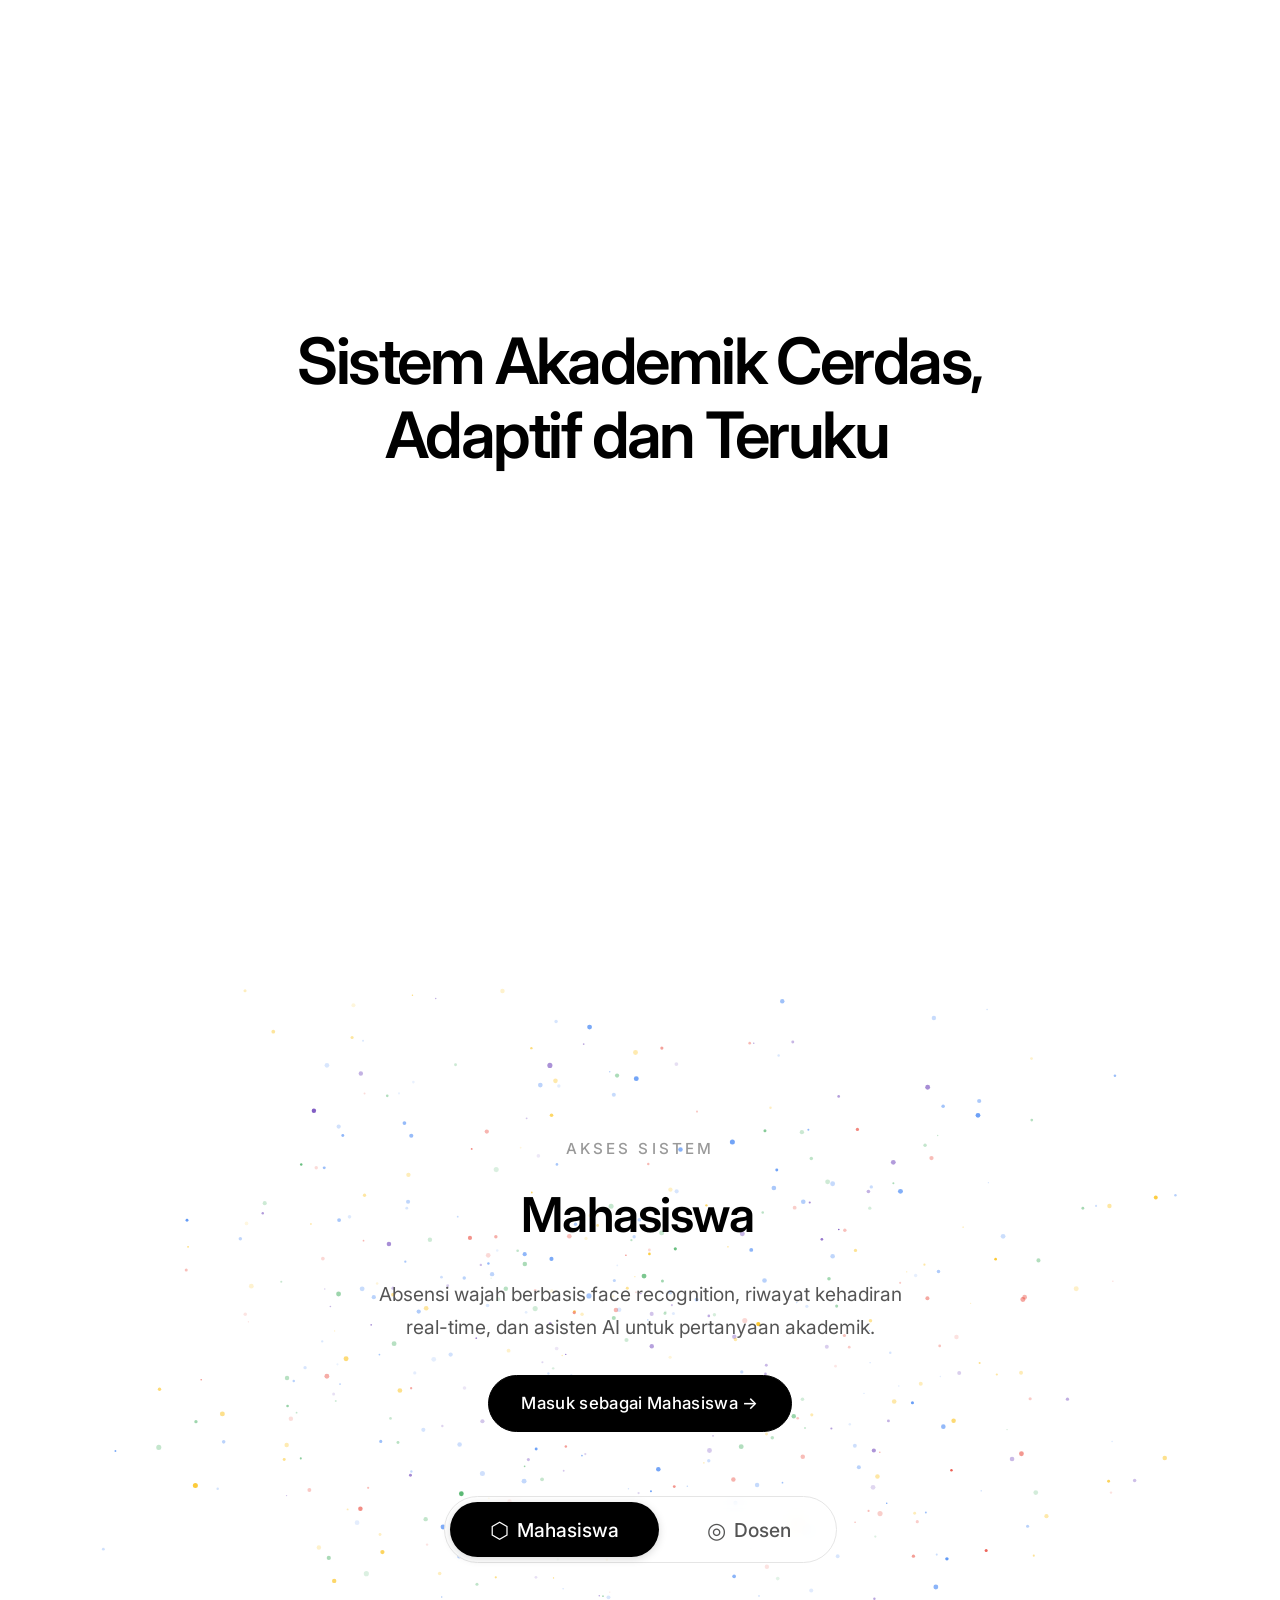
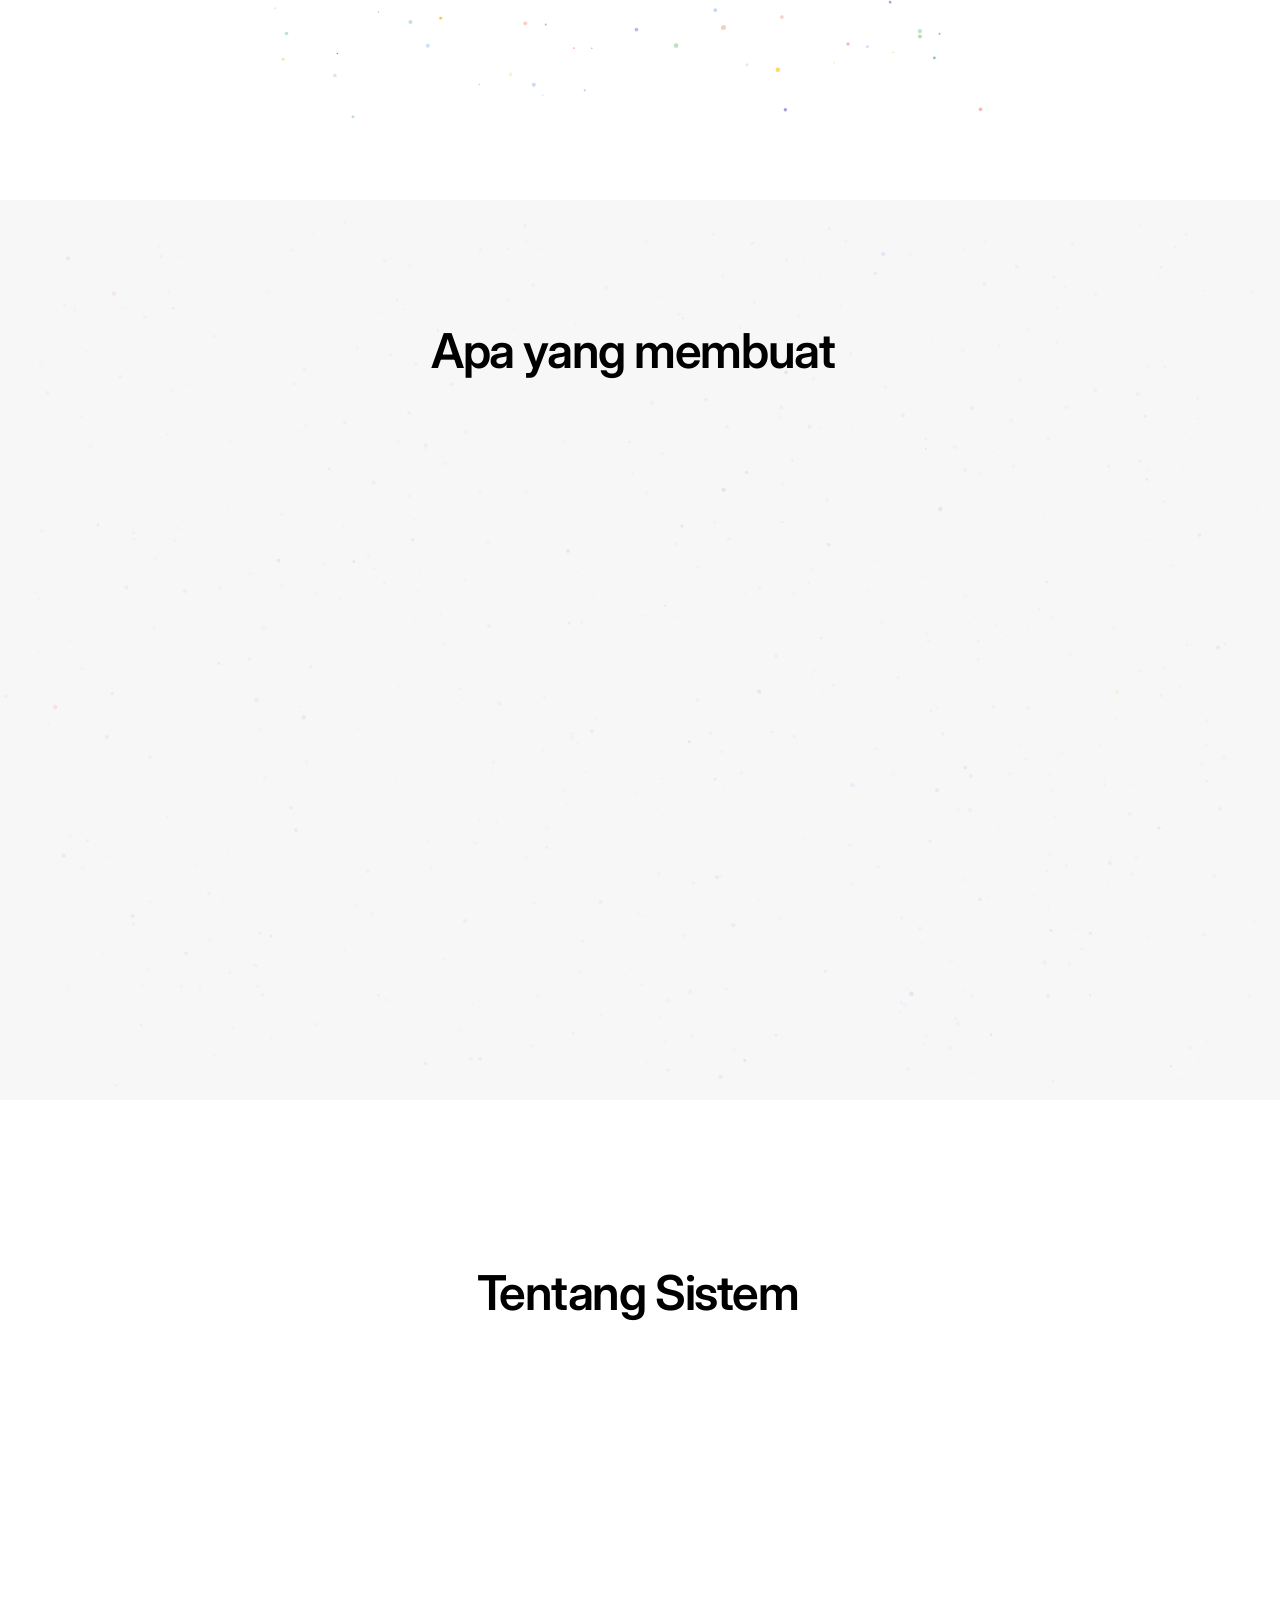
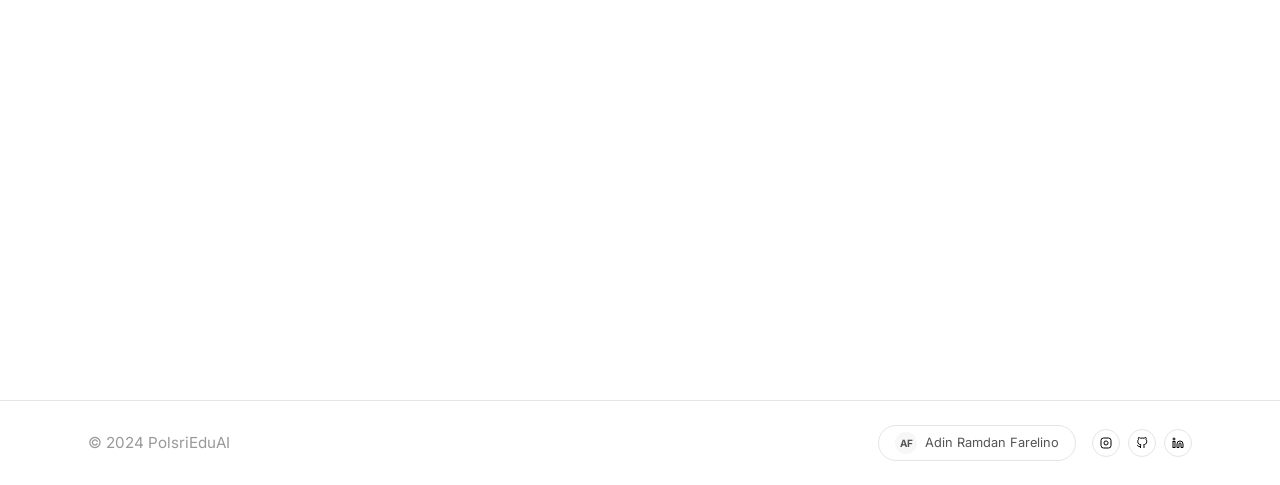
==== frontend/pages/index.html @ f80e90a0 "massive(frontend): add all design front-end" ====
<!DOCTYPE html>
<html lang="id">

<head>
  <meta charset="UTF-8">
  <meta name="viewport" content="width=device-width, initial-scale=1.0">
  <meta name="description" content="PolsriEduAI — Sistem Akademik Terintegrasi berbasis Computer Vision & AI Agent">
  <title>Sistem Akademik Cerdas</title>
  <link rel="stylesheet" href="../assets/css/base.css">
  <link rel="stylesheet" href="../assets/css/components.css">
  <link rel="stylesheet" href="../assets/css/layout.css">

  <style>
    /* ── SMOOTH SCROLL SNAP (proximity = soft magnet) ── */
    html {
      scroll-snap-type: y proximity;
      scroll-behavior: smooth;
    }

    .snap-section {
      scroll-snap-align: start;
      min-height: 100vh;
      position: relative;
      overflow: hidden;
      display: flex;
      flex-direction: column;
      align-items: center;
      justify-content: center;
    }

    .snap-section canvas {
      position: absolute;
      top: 0;
      left: 0;
      width: 100%;
      height: 100%;
      z-index: 0;
    }

    .snap-section .section-inner {
      position: relative;
      z-index: 2;
      text-align: center;
      max-width: 900px;
      padding: 0 var(--space-2xl);
      width: 100%;
    }

    /* ── Typing shared ── */
    .type-title {
      font-size: clamp(2.8rem, 6vw, var(--text-5xl));
      font-weight: 600;
      line-height: 1.15;
      letter-spacing: -0.04em;
      min-height: 2.5em;
      display: inline;
      white-space: pre-wrap;
    }

    .type-cursor {
      display: inline-block;
      width: 4px;
      height: 1em;
      margin-left: 3px;
      vertical-align: text-bottom;
      border-radius: 2px;
      animation: blink 0.75s step-end infinite, cursorColor 2s linear infinite;
    }

    .type-cursor.done {
      animation: none;
      background: transparent;
    }

    .section-type-title {
      font-size: clamp(2rem, 4.5vw, var(--text-4xl));
      font-weight: 600;
      letter-spacing: -0.03em;
      min-height: 1.2em;
      display: inline;
    }

    .section-type-cursor {
      display: inline-block;
      width: 3px;
      height: 1em;
      margin-left: 2px;
      vertical-align: text-bottom;
      border-radius: 2px;
      animation: blink 0.75s step-end infinite, cursorColor 2s linear infinite;
    }

    .section-type-cursor.done {
      animation: none;
      background: transparent;
    }

    /* ── Navbar ── */
    .navbar {
      position: fixed;
      top: 0;
      left: 0;
      right: 0;
      z-index: 100;
      padding: var(--space-md) var(--space-2xl);
      display: flex;
      align-items: center;
      justify-content: space-between;
      opacity: 0;
      transform: translateY(-20px);
      transition: all 0.8s cubic-bezier(0.16, 1, 0.3, 1);
    }

    .navbar.enter {
      opacity: 1;
      transform: translateY(0);
    }

    .navbar.scrolled {
      background: rgba(255, 255, 255, 0.92);
      backdrop-filter: blur(16px);
      border-bottom: 1px solid var(--border-color);
    }

    .navbar-brand {
      font-size: var(--text-xl);
      font-weight: 600;
      letter-spacing: -0.02em;
    }

    .navbar-center {
      display: flex;
      gap: var(--space-lg);
      align-items: center;
    }

    .navbar-link {
      font-size: var(--text-base);
      font-weight: 500;
      color: var(--fg-secondary);
      cursor: pointer;
      transition: color 0.2s;
    }

    .navbar-link:hover {
      color: var(--fg-primary);
      opacity: 1;
    }

    /* Navbar role pills (like Google reference) */
    .navbar-pills {
      display: flex;
      gap: var(--space-xs);
      background: var(--bg-secondary);
      border-radius: var(--radius-full);
      padding: 3px;
      border: 1px solid var(--border-color);
    }

    .navbar-pill {
      display: flex;
      align-items: center;
      gap: 6px;
      padding: 0.5rem 1.25rem;
      border-radius: var(--radius-full);
      font-size: var(--text-sm);
      font-weight: 500;
      color: var(--fg-secondary);
      text-decoration: none;
      transition: all 0.25s ease;
    }

    .navbar-pill:hover {
      color: var(--fg-primary);
      background: rgba(0, 0, 0, 0.04);
      opacity: 1;
    }

    .navbar-pill .pill-icon {
      font-size: var(--text-sm);
    }

    /* ── Hero ── */
    .hero-actions {
      margin-top: var(--space-2xl);
      display: flex;
      gap: var(--space-md);
      justify-content: center;
      opacity: 0;
      transform: translateY(20px);
      transition: all 0.8s cubic-bezier(0.16, 1, 0.3, 1);
    }

    .hero-actions.enter {
      opacity: 1;
      transform: translateY(0);
    }

    .hero-scroll {
      position: absolute;
      bottom: var(--space-2xl);
      left: 50%;
      transform: translateX(-50%);
      z-index: 2;
      font-size: var(--text-xs);
      color: var(--fg-muted);
      display: flex;
      flex-direction: column;
      align-items: center;
      gap: var(--space-sm);
      opacity: 0;
      transition: opacity 0.6s ease;
      letter-spacing: 0.2em;
      text-transform: uppercase;
      cursor: pointer;
    }

    .hero-scroll.enter {
      opacity: 1;
    }

    .hero-scroll .arrow {
      font-size: var(--text-lg);
      animation: bounceDown 2s infinite;
    }

    /* ── Role Section ── */
    .section-eyebrow {
      font-size: var(--text-sm);
      text-transform: uppercase;
      letter-spacing: 0.2em;
      color: var(--fg-muted);
      margin-bottom: var(--space-md);
      font-weight: 500;
    }

    .role-slide-desc {
      font-size: var(--text-lg);
      color: var(--fg-secondary);
      line-height: 1.7;
      max-width: 550px;
      margin: var(--space-lg) auto var(--space-xl);
      opacity: 0;
      transition: all 0.5s ease;
    }

    .role-slide-desc.show {
      opacity: 1;
    }

    .role-slide-btn {
      opacity: 0;
      transition: opacity 0.5s ease;
    }

    .role-slide-btn.show {
      opacity: 1;
    }

    /* Role tabs — big pills like Google Antigravity */
    .role-tabs-bar {
      position: relative;
      z-index: 3;
      display: flex;
      gap: var(--space-sm);
      justify-content: center;
      margin-top: var(--space-3xl);
      background: rgba(255, 255, 255, 0.6);
      backdrop-filter: blur(8px);
      border-radius: var(--radius-full);
      padding: 5px;
      border: 1px solid var(--border-color);
      display: inline-flex;
    }

    .role-tabs-wrap {
      display: flex;
      justify-content: center;
    }

    .role-tab {
      display: flex;
      align-items: center;
      gap: var(--space-sm);
      padding: 0.875rem 2.5rem;
      border-radius: var(--radius-full);
      font-size: var(--text-lg);
      font-weight: 500;
      color: var(--fg-secondary);
      cursor: pointer;
      transition: all 0.3s ease;
      background: transparent;
      border: none;
    }

    .role-tab:hover {
      color: var(--fg-primary);
    }

    .role-tab.active {
      background: var(--fg-primary);
      color: #fff;
      box-shadow: 0 2px 8px rgba(0, 0, 0, 0.15);
    }

    .role-tab .tab-icon {
      font-size: var(--text-xl);
    }

    /* ── Features ── */
    .features-grid {
      display: grid;
      grid-template-columns: repeat(3, 1fr);
      gap: var(--space-xl);
      margin-top: var(--space-2xl);
      text-align: left;
    }

    .feature-card {
      padding: var(--space-xl);
      border: 1px solid transparent;
      border-radius: var(--radius-lg);
      transition: all 0.4s ease;
      text-decoration: none;
      color: inherit;
      display: block;
      opacity: 0;
      transform: translateY(20px);
    }

    .feature-card.show {
      opacity: 1;
      transform: translateY(0);
    }

    .feature-card:hover {
      border-color: var(--border-color);
      background: rgba(255, 255, 255, 0.7);
      opacity: 1;
      transform: translateY(-2px);
      backdrop-filter: blur(4px);
    }

    .feature-num {
      font-size: var(--text-sm);
      color: var(--fg-muted);
      margin-bottom: var(--space-lg);
      letter-spacing: 0.08em;
      font-weight: 600;
    }

    .feature-title {
      font-size: var(--text-xl);
      font-weight: 600;
      margin-bottom: var(--space-md);
    }

    .feature-desc {
      font-size: var(--text-sm);
      color: var(--fg-secondary);
      line-height: 1.7;
    }

    .feature-link {
      font-size: var(--text-xs);
      color: var(--fg-muted);
      margin-top: var(--space-md);
      display: inline-flex;
      align-items: center;
      gap: 4px;
    }

    .feature-card:hover .feature-link {
      color: var(--fg-primary);
    }

    /* ── Docs ── */
    .docs-wrap {
      display: grid;
      grid-template-columns: 1fr 1fr;
      gap: var(--space-2xl);
      text-align: left;
      align-items: center;
      margin-top: var(--space-2xl);
    }

    .docs-wrap h3 {
      font-size: var(--text-2xl);
      font-weight: 600;
      margin-bottom: var(--space-md);
    }

    .docs-wrap p {
      font-size: var(--text-base);
      color: var(--fg-secondary);
      line-height: 1.8;
      margin-bottom: var(--space-md);
    }

    .docs-map {
      border-radius: var(--radius-xl);
      overflow: hidden;
      border: 1px solid var(--border-color);
      aspect-ratio: 4/3;
      opacity: 0;
      transform: translateX(30px);
      transition: all 0.8s cubic-bezier(0.16, 1, 0.3, 1);
    }

    .docs-map.show {
      opacity: 1;
      transform: translateX(0);
    }

    .docs-map iframe {
      width: 100%;
      height: 100%;
      border: 0;
    }

    .docs-text {
      opacity: 0;
      transform: translateX(-30px);
      transition: all 0.8s cubic-bezier(0.16, 1, 0.3, 1);
    }

    .docs-text.show {
      opacity: 1;
      transform: translateX(0);
    }

    /* ── Footer ── */
    .footer {
      border-top: 1px solid var(--border-color);
      padding: var(--space-lg) 0;
      position: relative;
      z-index: 2;
      background: #fff;
    }

    .footer-inner {
      max-width: 1200px;
      margin: 0 auto;
      padding: 0 var(--space-2xl);
      display: flex;
      align-items: center;
      justify-content: space-between;
      flex-wrap: wrap;
      gap: var(--space-md);
    }

    .footer-copy {
      font-size: var(--text-sm);
      color: var(--fg-muted);
    }

    .footer-author-pill {
      display: inline-flex;
      align-items: center;
      gap: var(--space-sm);
      padding: 0.375rem 1rem;
      border: 1px solid var(--border-color);
      border-radius: var(--radius-full);
      font-size: var(--text-xs);
      color: var(--fg-secondary);
      transition: all 0.3s ease;
      text-decoration: none;
    }

    .footer-author-pill:hover {
      border-color: var(--fg-primary);
      color: var(--fg-primary);
      opacity: 1;
    }

    .footer-author-pill .pill-avatar {
      width: 22px;
      height: 22px;
      border-radius: 50%;
      background: var(--bg-secondary);
      display: flex;
      align-items: center;
      justify-content: center;
      font-size: 10px;
      font-weight: 700;
    }

    .footer-socials {
      display: flex;
      gap: var(--space-sm);
    }

    .footer-social-link {
      width: 28px;
      height: 28px;
      border-radius: 50%;
      border: 1px solid var(--border-color);
      display: flex;
      align-items: center;
      justify-content: center;
      transition: all 0.2s;
    }

    .footer-social-link:hover {
      border-color: #000;
      background: #000;
      color: #fff;
      opacity: 1;
    }

    @media (max-width: 768px) {
      .features-grid {
        grid-template-columns: 1fr;
      }

      .docs-wrap {
        grid-template-columns: 1fr;
      }

      .navbar-center {
        display: none;
      }

      .navbar-pills {
        display: none;
      }

      .footer-inner {
        justify-content: center;
        text-align: center;
      }
    }
  </style>
</head>

<body>

  <!-- ═══ NAVBAR with pills like Google reference ═══ -->
  <nav class="navbar" id="navbar">
    <a href="#hero" class="navbar-brand">Adin Good Game >.<</a>
    <div class="navbar-center">
      <a class="navbar-link" onclick="goTo('roles')">Akses</a>
      <a class="navbar-link" onclick="goTo('features')">Fitur</a>
      <a class="navbar-link" onclick="goTo('docs')">Docs</a>
    </div>
    <!-- Pills like Google Professional/Frontend/Fullstack -->
    <div class="navbar-pills">
      <a href="login.html?role=mahasiswa" class="navbar-pill">
        <span class="pill-icon">⬡</span> Mahasiswa
      </a>
      <a href="login.html?role=dosen" class="navbar-pill">
        <span class="pill-icon">◎</span> Dosen
      </a>
    </div>
  </nav>

  <!-- ═══ 1. HERO ═══ -->
  <section class="snap-section" id="hero">
    <canvas id="c-hero"></canvas>
    <canvas id="c-hero-dna" style="position:absolute;top:0;left:0;width:18%;height:100%;z-index:1;"></canvas>
    <div class="section-inner">
      <div>
        <span class="type-title" id="hero-type"></span><span class="type-cursor" id="hero-cursor"></span>
      </div>
      <div class="hero-actions" id="hero-actions">
        <a href="#roles" class="btn btn-primary btn-lg" onclick="goTo('roles')">Mulai →</a>
        <a class="btn btn-lg" onclick="goTo('docs')">Pelajari</a>
      </div>
    </div>
    <div class="hero-scroll" id="hero-scroll" onclick="goTo('roles')">
      <span>scroll</span>
      <span class="arrow">↓</span>
    </div>
  </section>

  <!-- ═══ 2. ROLES (tab system) ═══ -->
  <section class="snap-section" id="roles">
    <canvas id="c-roles"></canvas>
    <div class="section-inner">
      <p class="section-eyebrow" style="opacity:0" id="roles-eyebrow">Akses Sistem</p>
      <div>
        <span class="section-type-title" id="roles-type"></span><span class="section-type-cursor"
          id="roles-cursor"></span>
      </div>
      <p class="role-slide-desc" id="role-desc">Absensi wajah berbasis face recognition, riwayat kehadiran real-time,
        dan asisten AI untuk pertanyaan akademik.</p>
      <a href="login.html?role=mahasiswa" class="btn btn-primary btn-lg role-slide-btn" id="role-btn">Masuk sebagai
        Mahasiswa →</a>
      <div class="role-tabs-wrap">
        <div class="role-tabs-bar">
          <button class="role-tab active" data-role="mahasiswa">
            <span class="tab-icon">⬡</span> Mahasiswa
          </button>
          <button class="role-tab" data-role="dosen">
            <span class="tab-icon">◎</span> Dosen
          </button>
        </div>
      </div>
    </div>
  </section>

  <!-- ═══ 3. FEATURES ═══ -->
  <section class="snap-section" id="features" style="background: var(--bg-secondary);">
    <canvas id="c-features"></canvas>
    <div class="section-inner" style="max-width: 1100px;">
      <div>
        <span class="section-type-title" id="feat-type"></span><span class="section-type-cursor"
          id="feat-cursor"></span>
      </div>
      <div class="features-grid" id="feat-grid">
        <a href="https://id.wikipedia.org/wiki/Pengenalan_wajah" target="_blank" class="feature-card"
          style="transition-delay:0.1s">
          <div class="feature-num">01</div>
          <h4 class="feature-title">Face Recognition</h4>
          <p class="feature-desc">Absensi otomatis menggunakan pengenalan wajah berbasis ArcFace dalam hitungan detik.
          </p>
          <span class="feature-link">Wikipedia →</span>
        </a>
        <a href="https://en.wikipedia.org/wiki/Presentation_attack_detection" target="_blank" class="feature-card"
          style="transition-delay:0.2s">
          <div class="feature-num">02</div>
          <h4 class="feature-title">Liveness Detection</h4>
          <p class="feature-desc">Anti-spoofing memastikan wajah asli — bukan foto atau video.</p>
          <span class="feature-link">Wikipedia →</span>
        </a>
        <a href="https://en.wikipedia.org/wiki/Retrieval-augmented_generation" target="_blank" class="feature-card"
          style="transition-delay:0.3s">
          <div class="feature-num">03</div>
          <h4 class="feature-title">AI Academic Agent</h4>
          <p class="feature-desc">Asisten cerdas berbasis RAG untuk menjawab pertanyaan akademik.</p>
          <span class="feature-link">Wikipedia →</span>
        </a>
        <a href="https://id.wikipedia.org/wiki/Sistem_Pemosisian_Global" target="_blank" class="feature-card"
          style="transition-delay:0.4s">
          <div class="feature-num">04</div>
          <h4 class="feature-title">GPS Validation</h4>
          <p class="feature-desc">Validasi radius kampus saat absensi lewat koordinat GPS.</p>
          <span class="feature-link">Wikipedia →</span>
        </a>
        <a href="https://en.wikipedia.org/wiki/Role-based_access_control" target="_blank" class="feature-card"
          style="transition-delay:0.5s">
          <div class="feature-num">05</div>
          <h4 class="feature-title">Role-based Dashboard</h4>
          <p class="feature-desc">Satu platform untuk mahasiswa, dosen, dan admin.</p>
          <span class="feature-link">Wikipedia →</span>
        </a>
        <a href="https://en.wikipedia.org/wiki/JSON_Web_Token" target="_blank" class="feature-card"
          style="transition-delay:0.6s">
          <div class="feature-num">06</div>
          <h4 class="feature-title">JWT Authentication</h4>
          <p class="feature-desc">Autentikasi token dengan role-based access control.</p>
          <span class="feature-link">Wikipedia →</span>
        </a>
      </div>
    </div>
  </section>

  <!-- ═══ 4. DOCS ═══ -->
  <section class="snap-section" id="docs">
    <canvas id="c-docs"></canvas>
    <div class="section-inner" style="max-width: 1100px;">
      <div>
        <span class="section-type-title" id="docs-type"></span><span class="section-type-cursor"
          id="docs-cursor"></span>
      </div>
      <div class="docs-wrap">
        <div class="docs-text" id="docs-text">
          <h3>Platform Akademik Generasi Baru</h3>
          <p>PolsriEduAI adalah sistem akademik terintegrasi untuk Politeknik Negeri Sriwijaya. Menggabungkan computer
            vision untuk absensi otomatis, AI agent berbasis RAG, dan dashboard role-based untuk mahasiswa, dosen, dan
            administrator.</p>
          <p>Dibangun dengan FastAPI, ArcFace, dan teknologi NLP terkini — dirancang mendigitalisasi proses akademik
            secara menyeluruh dengan fokus pada keamanan, kecepatan, dan kemudahan penggunaan.</p>
          <div style="display:flex; gap:var(--space-sm); flex-wrap:wrap; margin: var(--space-lg) 0;">
            <a href="https://www.polsri.ac.id" target="_blank" class="btn btn-sm">🌐 Website Polsri</a>
            <a href="https://www.instagram.com/polsri_official/" target="_blank" class="btn btn-sm">📸 Instagram
              Polsri</a>
            <a href="https://maps.app.goo.gl/1ucZ8hzvk6rn5vR67" target="_blank" class="btn btn-sm">📍 Lokasi Kampus</a>
          </div>
          <a href="#roles" class="btn btn-primary" onclick="goTo('roles')">Mulai Sekarang →</a>
        </div>
        <div class="docs-map" id="docs-map">
          <iframe
            src="https://www.google.com/maps/embed?pb=!1m18!1m12!1m3!1d3984.358!2d104.7278!3d-2.9839!2m3!1f0!2f0!3f0!3m2!1i1024!2i768!4f13.1!3m3!1m2!1s0x2e3b75e8e8075091%3A0x3039d80b220d0c0!2sPoliteknik%20Negeri%20Sriwijaya!5e0!3m2!1sid!2sid!4v1700000000000!5m2!1sid!2sid"
            allowfullscreen loading="lazy" referrerpolicy="no-referrer-when-downgrade"></iframe>
        </div>
      </div>
    </div>
  </section>

  <!-- ═══ FOOTER ═══ -->
  <footer class="footer">
    <div class="footer-inner">
      <span class="footer-copy">© 2024 PolsriEduAI</span>
      <div style="display:flex;align-items:center;gap:var(--space-md);">
        <a href="https://github.com/adinfarel" target="_blank" class="footer-author-pill">
          <span class="pill-avatar">AF</span> Adin Ramdan Farelino
        </a>
        <div class="footer-socials">
          <a href="https://instagram.com/adinfarel" target="_blank" class="footer-social-link" title="IG"><svg
              width="12" height="12" viewBox="0 0 24 24" fill="none" stroke="currentColor" stroke-width="2">
              <rect x="2" y="2" width="20" height="20" rx="5" />
              <path d="M16 11.37A4 4 0 1 1 12.63 8 4 4 0 0 1 16 11.37z" />
            </svg></a>
          <a href="https://github.com/adinfarel" target="_blank" class="footer-social-link" title="GH"><svg width="12"
              height="12" viewBox="0 0 24 24" fill="none" stroke="currentColor" stroke-width="2">
              <path
                d="M9 19c-5 1.5-5-2.5-7-3m14 6v-3.87a3.37 3.37 0 0 0-.94-2.61c3.14-.35 6.44-1.54 6.44-7A5.44 5.44 0 0 0 20 4.77 5.07 5.07 0 0 0 19.91 1S18.73.65 16 2.48a13.38 13.38 0 0 0-7 0C6.27.65 5.09 1 5.09 1A5.07 5.07 0 0 0 5 4.77a5.44 5.44 0 0 0-1.5 3.78c0 5.42 3.3 6.61 6.44 7A3.37 3.37 0 0 0 9 18.13V22" />
            </svg></a>
          <a href="https://linkedin.com/in/adinfarel" target="_blank" class="footer-social-link" title="LI"><svg
              width="12" height="12" viewBox="0 0 24 24" fill="none" stroke="currentColor" stroke-width="2">
              <path d="M16 8a6 6 0 0 1 6 6v7h-4v-7a2 2 0 0 0-4 0v7h-4v-7a6 6 0 0 1 6-6z" />
              <rect x="2" y="9" width="4" height="12" />
              <circle cx="4" cy="4" r="2" />
            </svg></a>
        </div>
      </div>
    </div>
  </footer>

  <script src="../assets/js/particles.js"></script>
  <script src="../assets/js/utils.js"></script>
  <script src="../assets/js/api.js"></script>
  <script src="../assets/js/auth.js"></script>
  <script>
    const GC = [
      'rgba(66, 133, 244, 0.7)',
      'rgba(234, 67, 53, 0.45)',
      'rgba(251, 188, 4, 0.45)',
      'rgba(52, 168, 83, 0.45)',
      'rgba(103, 58, 183, 0.35)',
      'rgba(66, 133, 244, 0.5)',
    ];

    function goTo(id) {
      document.getElementById(id).scrollIntoView({ behavior: 'smooth' });
    }

    // Reusable typing function with pipe cursor
    function typeText(targetId, cursorId, text, onDone) {
      const el = document.getElementById(targetId);
      const cur = document.getElementById(cursorId);
      if (!el || !cur) return;
      el.textContent = '';
      cur.classList.remove('done');
      let i = 0;
      function next() {
        if (i < text.length) {
          el.textContent += text[i]; i++;
          setTimeout(next, 35 + Math.random() * 20);
        } else {
          setTimeout(() => { cur.classList.add('done'); if (onDone) onDone(); }, 200);
        }
      }
      next();
    }

    // Role data
    const ROLES = {
      mahasiswa: { title: 'Mahasiswa', desc: 'Absensi wajah berbasis face recognition, riwayat kehadiran real-time, dan asisten AI untuk pertanyaan akademik.', btn: 'Masuk sebagai Mahasiswa →', href: 'login.html?role=mahasiswa', shape: 'circles-double' },
      dosen: { title: 'Dosen', desc: 'Kelola rekap kehadiran kelas, pantau sesi pertemuan, dan lihat statistik akademik mahasiswa Anda.', btn: 'Masuk sebagai Dosen →', href: 'login.html?role=dosen', shape: 'infinity' },
    };

    document.addEventListener('DOMContentLoaded', () => {
      // ══════════ 1. HERO TYPING (2 lines phrase) ══════════
      typeText('hero-type', 'hero-cursor', 'Sistem Akademik Cerdas,\nAdaptif dan Terukur.', () => {
        setTimeout(() => document.getElementById('navbar').classList.add('enter'), 200);
        setTimeout(() => document.getElementById('hero-actions').classList.add('enter'), 500);
        setTimeout(() => document.getElementById('hero-scroll').classList.add('enter'), 800);
        // Hero particles — form the creator's name diagonally!
        setTimeout(() => initParticles('c-hero', {
          count: 2000, size: 3, speed: 0.02,
          shape: 'text', shapeText: 'ADIN\nRAMDAN\nFARELINO',
          shapeRotation: -25, shapeOffsetY: -35,
          mouseRadius: 200, mouseRepelForce: 0.06, mouseMode: 'attract',
          colors: GC, returnSpeed: 0.025, drift: false,
        }), 100);

        // Left-side DNA helix decoration
        setTimeout(() => initParticles('c-hero-dna', {
          count: 500, size: 2.5, speed: 0.008,
          shape: 'dna', shapeScale: 0.45,
          mouseRadius: 120, mouseRepelForce: 0.04, mouseMode: 'attract',
          colors: GC, returnSpeed: 0.012,
        }), 200);
      });

      // ══════════ PARTICLES ON ALL SECTIONS (big, dense, fill page) ══════════
      // Roles — circles-double, spring-back
      setTimeout(() => {
        initParticles('c-roles', {
          count: 500, size: 1.6, speed: 0.02,
          shape: 'circles-double', shapeScale: 0.42,
          colors: GC, mouseRadius: 200, mouseRepelForce: 0.07, mouseMode: 'attract',
          opacity: 0.85, returnSpeed: 0.02,
        });
      }, 1500);

      // Features — DNA double helix
      setTimeout(() => {
        initParticles('c-features', {
          count: 800, size: 1.4, speed: 0.02,
          shape: 'dna', shapeScale: 0.4,
          colors: GC, mouseRadius: 180, mouseRepelForce: 0.06, mouseMode: 'attract',
          opacity: 0.7, returnSpeed: 0.015,
        });
      }, 2000);

      // Docs — shield shape
      setTimeout(() => {
        initParticles('c-docs', {
          count: 500, size: 1.5, speed: 0.02,
          shape: 'shield', shapeScale: 0.38,
          colors: GC, mouseRadius: 180, mouseRepelForce: 0.07, mouseMode: 'attract',
          opacity: 0.75, returnSpeed: 0.02,
        });
      }, 2500);

      // ══════════ SECTION TYPING ON SCROLL ══════════
      const sectionTypes = [
        {
          id: 'roles', target: 'roles-type', cursor: 'roles-cursor', text: 'Mahasiswa', extra: () => {
            document.getElementById('roles-eyebrow').style.opacity = '1';
            document.getElementById('role-desc').classList.add('show');
            document.getElementById('role-btn').classList.add('show');
          }
        },
        {
          id: 'features', target: 'feat-type', cursor: 'feat-cursor', text: 'Apa yang membuat ini berbeda', extra: () => {
            document.querySelectorAll('.feature-card').forEach(c => c.classList.add('show'));
          }
        },
        {
          id: 'docs', target: 'docs-type', cursor: 'docs-cursor', text: 'Tentang Sistem Ini', extra: () => {
            document.getElementById('docs-text').classList.add('show');
            document.getElementById('docs-map').classList.add('show');
          }
        },
      ];

      const typed = {};
      const obs = new IntersectionObserver((entries) => {
        entries.forEach(e => {
          if (e.isIntersecting && !typed[e.target.id]) {
            typed[e.target.id] = true;
            const cfg = sectionTypes.find(s => s.id === e.target.id);
            if (cfg) typeText(cfg.target, cfg.cursor, cfg.text, () => { if (cfg.extra) setTimeout(cfg.extra, 150); });
          }
        });
      }, { threshold: 0.3 });
      sectionTypes.forEach(s => { const el = document.getElementById(s.id); if (el) obs.observe(el); });

      // ══════════ TAB SYSTEM ══════════
      document.querySelectorAll('.role-tab').forEach(tab => {
        tab.addEventListener('click', () => {
          const role = tab.dataset.role;
          const data = ROLES[role];
          document.querySelectorAll('.role-tab').forEach(t => t.classList.remove('active'));
          tab.classList.add('active');

          const descEl = document.getElementById('role-desc');
          const btnEl = document.getElementById('role-btn');
          descEl.classList.remove('show');
          btnEl.classList.remove('show');

          // Re-type the role title
          typeText('roles-type', 'roles-cursor', data.title, () => {
            descEl.textContent = data.desc;
            descEl.classList.add('show');
            btnEl.textContent = data.btn;
            btnEl.href = data.href;
            btnEl.classList.add('show');
          });

          // Change particle formation
          initParticles('c-roles', {
            count: 500, size: 1.6, speed: 0.02,
            shape: data.shape, shapeScale: 0.42,
            colors: GC, mouseRadius: 200, mouseRepelForce: 0.07, mouseMode: 'attract',
            opacity: 0.85, returnSpeed: 0.02,
          });
        });
      });

      // Navbar scroll effect
      initNavbarScroll();
    });
  </script>
</body>

</html>
---- frontend/assets/css/base.css ----
/* ============================================================
   base.css — Design System PolsriEduAI
   Google Antigravity-Inspired | Font: Inter | LIGHT MODE ONLY
   ============================================================ */
@import url('https://fonts.googleapis.com/css2?family=Inter:wght@300;400;500;600;700&display=swap');

*, *::before, *::after { margin: 0; padding: 0; box-sizing: border-box; }
html { scroll-behavior: smooth; font-size: 16px; }

body {
  font-family: 'Inter', -apple-system, BlinkMacSystemFont, 'Segoe UI', sans-serif;
  line-height: 1.6;
  -webkit-font-smoothing: antialiased;
  -moz-osx-font-smoothing: grayscale;
  background: #ffffff;
  color: #000000;
}

/* ── Design Tokens (Light Only) ────────────────────────────── */
:root {
  --bg-primary: #ffffff;
  --bg-secondary: #f7f7f8;
  --bg-card: #ffffff;
  --bg-card-hover: #f5f5f5;
  --bg-input: #f5f5f5;
  --bg-sidebar: #fafafa;

  --fg-primary: #000000;
  --fg-secondary: #555555;
  --fg-muted: #999999;
  --fg-accent: #333333;

  --border-color: #e5e5e5;
  --border-hover: #ccc;
  --border-focus: #000000;

  --particle-color: 0, 0, 0;

  --success: #22c55e;
  --warning: #eab308;
  --danger: #ef4444;
  --info: #3b82f6;

  --space-xs: 0.25rem;
  --space-sm: 0.5rem;
  --space-md: 1rem;
  --space-lg: 1.5rem;
  --space-xl: 2rem;
  --space-2xl: 3rem;
  --space-3xl: 4rem;

  --radius-sm: 4px;
  --radius-md: 8px;
  --radius-lg: 12px;
  --radius-xl: 16px;
  --radius-full: 9999px;

  --shadow-sm: 0 1px 2px rgba(0,0,0,0.06);
  --shadow-md: 0 4px 12px rgba(0,0,0,0.08);
  --shadow-lg: 0 8px 32px rgba(0,0,0,0.1);

  --font-primary: 'Inter', -apple-system, BlinkMacSystemFont, sans-serif;

  --text-xs: 0.8rem;
  --text-sm: 0.95rem;
  --text-base: 1.05rem;
  --text-lg: 1.2rem;
  --text-xl: 1.4rem;
  --text-2xl: 1.75rem;
  --text-3xl: 2.25rem;
  --text-4xl: 3rem;
  --text-5xl: 4rem;
  --text-6xl: 5rem;
  --text-hero: clamp(3rem, 7vw, 5.5rem);

  --transition-fast: 150ms ease;
  --transition-base: 300ms ease;
  --transition-slow: 500ms ease;
  --transition-slower: 800ms cubic-bezier(0.16, 1, 0.3, 1);

  --z-sidebar: 100;
  --z-topbar: 90;
  --z-modal: 200;
  --z-toast: 300;
}

a { color: var(--fg-primary); text-decoration: none; transition: opacity var(--transition-fast); }
a:hover { opacity: 0.7; }
img { max-width: 100%; height: auto; display: block; }
ul, ol { list-style: none; }
button { cursor: pointer; font-family: inherit; border: none; background: none; color: inherit; }
input, textarea, select { font-family: inherit; font-size: inherit; color: inherit; }

h1, h2, h3, h4, h5, h6 {
  font-family: var(--font-primary);
  font-weight: 500;
  line-height: 1.15;
  letter-spacing: -0.025em;
}
h1 { font-size: var(--text-5xl); font-weight: 600; }
h2 { font-size: var(--text-4xl); font-weight: 600; }
h3 { font-size: var(--text-2xl); font-weight: 500; }
h4 { font-size: var(--text-xl); font-weight: 500; }

.text-muted { color: var(--fg-muted); }
.text-secondary { color: var(--fg-secondary); }
.text-center { text-align: center; }
.text-sm { font-size: var(--text-sm); }
.text-xs { font-size: var(--text-xs); }

::-webkit-scrollbar { width: 6px; height: 6px; }
::-webkit-scrollbar-track { background: #fff; }
::-webkit-scrollbar-thumb { background: #ddd; border-radius: var(--radius-full); }
::-webkit-scrollbar-thumb:hover { background: #bbb; }
::selection { background: #000; color: #fff; }

/* ── Keyframes ─────────────────────────────────────────────── */
@keyframes fadeIn { from { opacity: 0; } to { opacity: 1; } }
@keyframes fadeInUp { from { opacity: 0; transform: translateY(30px); } to { opacity: 1; transform: translateY(0); } }
@keyframes fadeInDown { from { opacity: 0; transform: translateY(-20px); } to { opacity: 1; transform: translateY(0); } }
@keyframes revealUp { from { opacity: 0; transform: translateY(40px); } to { opacity: 1; transform: translateY(0); } }
@keyframes scaleIn { from { opacity: 0; transform: scale(0.92); } to { opacity: 1; transform: scale(1); } }
@keyframes blink { 0%, 100% { opacity: 1; } 50% { opacity: 0; } }
@keyframes bounceDown { 0%, 100% { transform: translateY(0); } 50% { transform: translateY(8px); } }
@keyframes shake { 0%, 100% { transform: translateX(0); } 20%, 60% { transform: translateX(-6px); } 40%, 80% { transform: translateX(6px); } }
@keyframes spin { from { transform: rotate(0deg); } to { transform: rotate(360deg); } }
@keyframes pulse { 0%, 100% { opacity: 1; } 50% { opacity: 0.5; } }
@keyframes cursorColor {
  0%   { background: #4285f4; }
  25%  { background: #ea4335; }
  50%  { background: #fbbc04; }
  75%  { background: #34a853; }
  100% { background: #4285f4; }
}

.reveal {
  opacity: 0;
  transform: translateY(40px);
  transition: opacity 0.8s cubic-bezier(0.16, 1, 0.3, 1),
              transform 0.8s cubic-bezier(0.16, 1, 0.3, 1);
}
.reveal.visible { opacity: 1; transform: translateY(0); }
.reveal-delay-1 { transition-delay: 0.1s; }
.reveal-delay-2 { transition-delay: 0.2s; }
.reveal-delay-3 { transition-delay: 0.3s; }
.reveal-delay-4 { transition-delay: 0.4s; }
.reveal-delay-5 { transition-delay: 0.5s; }
.reveal-delay-6 { transition-delay: 0.6s; }

.hidden { display: none !important; }
.w-full { width: 100%; }
.h-screen { min-height: 100vh; }
.relative { position: relative; }
.mt-sm { margin-top: var(--space-sm); }
.mt-md { margin-top: var(--space-md); }
.mt-lg { margin-top: var(--space-lg); }
.mb-md { margin-bottom: var(--space-md); }
.mb-lg { margin-bottom: var(--space-lg); }

.animate-fadeIn { animation: fadeIn 0.6s ease both; }
.animate-fadeInUp { animation: fadeInUp 0.6s ease both; }
.animate-shake { animation: shake 0.4s ease; }
.animate-spin { animation: spin 1s linear infinite; }
---- frontend/assets/css/components.css ----
/* ============================================================
   components.css — Reusable UI Components
   PolsriEduAI — Futuristic B&W
   ============================================================ */

/* ── Buttons ───────────────────────────────────────────────── */
.btn {
  display: inline-flex;
  align-items: center;
  justify-content: center;
  gap: var(--space-sm);
  padding: 0.625rem 1.25rem;
  font-size: var(--text-sm);
  font-weight: 500;
  letter-spacing: 0.02em;
  border: 1px solid var(--border-color);
  border-radius: var(--radius-full);
  background: transparent;
  color: var(--fg-primary);
  cursor: pointer;
  transition: all var(--transition-base);
  white-space: nowrap;
  user-select: none;
}

.btn:hover {
  border-color: var(--fg-primary);
  background: var(--fg-primary);
  color: var(--bg-primary);
}

.btn:active {
  transform: scale(0.97);
}

.btn:disabled {
  opacity: 0.4;
  cursor: not-allowed;
  pointer-events: none;
}

.btn-primary {
  background: var(--fg-primary);
  color: var(--bg-primary);
  border-color: var(--fg-primary);
}

.btn-primary:hover {
  background: transparent;
  color: var(--fg-primary);
}

.btn-danger {
  border-color: var(--danger);
  color: var(--danger);
}

.btn-danger:hover {
  background: var(--danger);
  color: #fff;
  border-color: var(--danger);
}

.btn-ghost {
  border-color: transparent;
}

.btn-ghost:hover {
  border-color: var(--border-color);
  background: var(--bg-card);
  color: var(--fg-primary);
}

.btn-sm {
  padding: 0.375rem 0.75rem;
  font-size: var(--text-xs);
}

.btn-lg {
  padding: 0.875rem 2rem;
  font-size: var(--text-base);
}

.btn-icon {
  width: 36px;
  height: 36px;
  padding: 0;
  border-radius: var(--radius-full);
}

/* ── Cards ─────────────────────────────────────────────────── */
.card {
  background: var(--bg-card);
  border: 1px solid var(--border-color);
  border-radius: var(--radius-lg);
  padding: var(--space-xl);
  transition: all var(--transition-base);
}

.card:hover {
  border-color: var(--border-hover);
  box-shadow: var(--shadow-glow);
}

.card-interactive {
  cursor: pointer;
}

.card-interactive:hover {
  transform: translateY(-2px);
  border-color: var(--fg-primary);
}

.card-particle {
  position: relative;
  overflow: hidden;
  background: var(--bg-secondary);
  border: 1px solid var(--border-color);
  border-radius: var(--radius-xl);
  padding: var(--space-3xl) var(--space-xl);
  cursor: pointer;
  transition: all var(--transition-slow);
}

.card-particle:hover {
  border-color: var(--fg-primary);
  box-shadow: 0 0 40px rgba(var(--particle-color), 0.08);
}

.card-particle canvas {
  position: absolute;
  top: 0;
  left: 0;
  width: 100%;
  height: 100%;
  pointer-events: none;
}

.card-particle .card-content {
  position: relative;
  z-index: 2;
  text-align: center;
}

.card-particle .card-icon {
  font-size: var(--text-4xl);
  margin-bottom: var(--space-md);
  font-family: var(--font-primary);
}

.card-particle .card-title {
  font-size: var(--text-xl);
  font-weight: 600;
  margin-bottom: var(--space-sm);
}

.card-particle .card-desc {
  font-size: var(--text-sm);
  color: var(--fg-secondary);
}

/* ── Stat Cards ────────────────────────────────────────────── */
.stat-card {
  background: var(--bg-card);
  border: 1px solid var(--border-color);
  border-radius: var(--radius-lg);
  padding: var(--space-lg);
  transition: all var(--transition-base);
}

.stat-card:hover {
  border-color: var(--border-hover);
}

.stat-card .stat-label {
  font-size: var(--text-xs);
  color: var(--fg-muted);
  text-transform: uppercase;
  letter-spacing: 0.08em;
  font-weight: 500;
}

.stat-card .stat-value {
  font-size: var(--text-2xl);
  font-weight: 700;
  font-family: var(--font-primary);
  margin-top: var(--space-xs);
}

.stat-card .stat-sub {
  font-size: var(--text-xs);
  color: var(--fg-secondary);
  margin-top: var(--space-xs);
}

/* ── Forms ──────────────────────────────────────────────────── */
.form-group {
  margin-bottom: var(--space-lg);
}

.form-label {
  display: block;
  font-size: var(--text-sm);
  font-weight: 500;
  color: var(--fg-secondary);
  margin-bottom: var(--space-sm);
  letter-spacing: 0.01em;
}

.form-input {
  width: 100%;
  padding: 0.75rem 1rem;
  font-size: var(--text-sm);
  background: var(--bg-input);
  border: 1px solid var(--border-color);
  border-radius: var(--radius-md);
  color: var(--fg-primary);
  transition: all var(--transition-fast);
  outline: none;
}

.form-input::placeholder {
  color: var(--fg-muted);
}

.form-input:focus {
  border-color: var(--border-focus);
  box-shadow: 0 0 0 2px rgba(var(--particle-color), 0.1);
}

.form-input:disabled {
  opacity: 0.5;
  cursor: not-allowed;
}

.form-input-error {
  border-color: var(--danger);
}

.form-error {
  font-size: var(--text-xs);
  color: var(--danger);
  margin-top: var(--space-xs);
}

.form-select {
  appearance: none;
  background-image: url("data:image/svg+xml,%3Csvg xmlns='http://www.w3.org/2000/svg' width='12' height='12' fill='%23999' viewBox='0 0 16 16'%3E%3Cpath d='M8 11L3 6h10z'/%3E%3C/svg%3E");
  background-repeat: no-repeat;
  background-position: right 1rem center;
  padding-right: 2.5rem;
}

/* ── Tables ─────────────────────────────────────────────────── */
.table-wrapper {
  overflow-x: auto;
  border: 1px solid var(--border-color);
  border-radius: var(--radius-lg);
}

.table {
  width: 100%;
  border-collapse: collapse;
  font-size: var(--text-sm);
}

.table th {
  text-align: left;
  padding: 0.875rem 1rem;
  font-weight: 600;
  font-size: var(--text-xs);
  text-transform: uppercase;
  letter-spacing: 0.06em;
  color: var(--fg-muted);
  background: var(--bg-secondary);
  border-bottom: 1px solid var(--border-color);
}

.table td {
  padding: 0.875rem 1rem;
  border-bottom: 1px solid var(--border-color);
  color: var(--fg-secondary);
}

.table tr:last-child td {
  border-bottom: none;
}

.table tr:hover td {
  background: var(--bg-card-hover);
}

.table-clickable tr {
  cursor: pointer;
}

/* ── Badges ────────────────────────────────────────────────── */
.badge {
  display: inline-flex;
  align-items: center;
  gap: 4px;
  padding: 0.2rem 0.6rem;
  font-size: var(--text-xs);
  font-weight: 600;
  border-radius: var(--radius-full);
  letter-spacing: 0.02em;
}

.badge-success {
  background: rgba(34, 197, 94, 0.15);
  color: var(--success);
}

.badge-warning {
  background: rgba(234, 179, 8, 0.15);
  color: var(--warning);
}

.badge-danger {
  background: rgba(239, 68, 68, 0.15);
  color: var(--danger);
}

.badge-info {
  background: rgba(59, 130, 246, 0.15);
  color: var(--info);
}

.badge-neutral {
  background: var(--bg-secondary);
  color: var(--fg-secondary);
  border: 1px solid var(--border-color);
}

/* ── Modal ──────────────────────────────────────────────────── */
.modal-overlay {
  position: fixed;
  top: 0;
  left: 0;
  width: 100%;
  height: 100%;
  background: rgba(0, 0, 0, 0.7);
  backdrop-filter: blur(4px);
  display: flex;
  align-items: center;
  justify-content: center;
  z-index: var(--z-modal);
  opacity: 0;
  visibility: hidden;
  transition: all var(--transition-base);
}

.modal-overlay.active {
  opacity: 1;
  visibility: visible;
}

.modal {
  background: var(--bg-card);
  border: 1px solid var(--border-color);
  border-radius: var(--radius-xl);
  padding: var(--space-xl);
  width: 90%;
  max-width: 540px;
  max-height: 85vh;
  overflow-y: auto;
  transform: translateY(20px) scale(0.95);
  transition: transform var(--transition-base);
}

.modal-overlay.active .modal {
  transform: translateY(0) scale(1);
}

.modal-header {
  display: flex;
  align-items: center;
  justify-content: space-between;
  margin-bottom: var(--space-lg);
}

.modal-header h3 {
  font-size: var(--text-lg);
}

.modal-close {
  font-size: var(--text-xl);
  cursor: pointer;
  color: var(--fg-muted);
  transition: color var(--transition-fast);
  background: none;
  border: none;
}

.modal-close:hover {
  color: var(--fg-primary);
}

/* ── Toast Notifications ───────────────────────────────────── */
.toast-container {
  position: fixed;
  top: var(--space-xl);
  right: var(--space-xl);
  z-index: var(--z-toast);
  display: flex;
  flex-direction: column;
  gap: var(--space-sm);
}

.toast {
  display: flex;
  align-items: center;
  gap: var(--space-sm);
  padding: 0.875rem 1.25rem;
  background: var(--bg-card);
  border: 1px solid var(--border-color);
  border-radius: var(--radius-md);
  font-size: var(--text-sm);
  min-width: 280px;
  max-width: 420px;
  animation: slideInRight 0.3s ease, fadeIn 0.3s ease;
  box-shadow: var(--shadow-lg);
}

.toast-success {
  border-left: 3px solid var(--success);
}

.toast-error {
  border-left: 3px solid var(--danger);
}

.toast-warning {
  border-left: 3px solid var(--warning);
}

.toast-info {
  border-left: 3px solid var(--info);
}

.toast-exit {
  animation: fadeOut 0.3s ease forwards;
}

@keyframes fadeOut {
  to { opacity: 0; transform: translateX(30px); }
}

/* ── Chat Bubbles ──────────────────────────────────────────── */
.chat-container {
  display: flex;
  flex-direction: column;
  gap: var(--space-md);
  padding: var(--space-lg);
  overflow-y: auto;
  flex: 1;
}

.chat-bubble {
  max-width: 75%;
  padding: 0.875rem 1.125rem;
  border-radius: var(--radius-lg);
  font-size: var(--text-sm);
  line-height: 1.6;
  animation: fadeInUp 0.3s ease;
}

.chat-bubble-ai {
  align-self: flex-start;
  background: var(--bg-card);
  border: 1px solid var(--border-color);
  border-bottom-left-radius: var(--radius-sm);
}

.chat-bubble-user {
  align-self: flex-end;
  background: var(--fg-primary);
  color: var(--bg-primary);
  border-bottom-right-radius: var(--radius-sm);
}

.chat-meta {
  display: flex;
  align-items: center;
  gap: var(--space-sm);
  margin-top: var(--space-xs);
  font-size: var(--text-xs);
  color: var(--fg-muted);
}

.chat-input-bar {
  display: flex;
  gap: var(--space-sm);
  padding: var(--space-lg);
  border-top: 1px solid var(--border-color);
  background: var(--bg-secondary);
}

.chat-input-bar input {
  flex: 1;
}

.typing-indicator {
  display: flex;
  gap: 4px;
  padding: 0.875rem 1.125rem;
  align-self: flex-start;
}

.typing-dot {
  width: 6px;
  height: 6px;
  border-radius: 50%;
  background: var(--fg-muted);
  animation: pulse 1.2s infinite;
}

.typing-dot:nth-child(2) { animation-delay: 0.2s; }
.typing-dot:nth-child(3) { animation-delay: 0.4s; }

/* ── Chips / Quick Actions ─────────────────────────────────── */
.chip {
  display: inline-flex;
  align-items: center;
  padding: 0.375rem 0.875rem;
  font-size: var(--text-xs);
  border: 1px solid var(--border-color);
  border-radius: var(--radius-full);
  color: var(--fg-secondary);
  cursor: pointer;
  transition: all var(--transition-fast);
}

.chip:hover {
  border-color: var(--fg-primary);
  color: var(--fg-primary);
}

/* ── Spinner ───────────────────────────────────────────────── */
.spinner {
  width: 24px;
  height: 24px;
  border: 2px solid var(--border-color);
  border-top-color: var(--fg-primary);
  border-radius: 50%;
  animation: spin 0.8s linear infinite;
}

.spinner-lg {
  width: 40px;
  height: 40px;
  border-width: 3px;
}

.loading-overlay {
  position: fixed;
  top: 0;
  left: 0;
  width: 100%;
  height: 100%;
  display: flex;
  align-items: center;
  justify-content: center;
  background: rgba(0, 0, 0, 0.5);
  backdrop-filter: blur(2px);
  z-index: var(--z-modal);
}

/* ── Author Card ───────────────────────────────────────────── */
.author-card {
  position: relative;
  border: 1px solid var(--border-color);
  border-radius: var(--radius-xl);
  padding: var(--space-xl);
  text-align: center;
  overflow: hidden;
  transition: all var(--transition-slow);
  max-width: 360px;
  margin: 0 auto;
}

.author-card:hover {
  border-color: var(--fg-primary);
}

.author-avatar {
  width: 80px;
  height: 80px;
  border-radius: 50%;
  border: 2px solid var(--border-color);
  margin: 0 auto var(--space-md);
  display: flex;
  align-items: center;
  justify-content: center;
  font-size: var(--text-2xl);
  font-weight: 700;
  font-family: var(--font-primary);
  background: var(--bg-secondary);
}

.author-name {
  font-size: var(--text-lg);
  font-weight: 600;
  margin-bottom: var(--space-xs);
}

.author-title {
  font-size: var(--text-sm);
  color: var(--fg-muted);
  margin-bottom: var(--space-lg);
}

.author-socials {
  display: flex;
  justify-content: center;
  gap: var(--space-md);
  max-height: 0;
  overflow: hidden;
  opacity: 0;
  transition: all var(--transition-slow);
}

.author-card:hover .author-socials {
  max-height: 60px;
  opacity: 1;
  margin-top: var(--space-md);
}

.author-social-link {
  display: flex;
  align-items: center;
  justify-content: center;
  width: 40px;
  height: 40px;
  border: 1px solid var(--border-color);
  border-radius: 50%;
  font-size: var(--text-sm);
  transition: all var(--transition-fast);
}

.author-social-link:hover {
  border-color: var(--fg-primary);
  background: var(--fg-primary);
  color: var(--bg-primary);
  transform: translateY(-2px);
}

/* ── Theme Toggle ──────────────────────────────────────────── */
.theme-toggle {
  width: 36px;
  height: 36px;
  border-radius: 50%;
  border: 1px solid var(--border-color);
  display: flex;
  align-items: center;
  justify-content: center;
  cursor: pointer;
  font-size: var(--text-base);
  transition: all var(--transition-fast);
  background: transparent;
  color: var(--fg-primary);
}

.theme-toggle:hover {
  border-color: var(--fg-primary);
  background: var(--fg-primary);
  color: var(--bg-primary);
}

/* ── Tabs ───────────────────────────────────────────────────── */
.tabs {
  display: flex;
  border-bottom: 1px solid var(--border-color);
  margin-bottom: var(--space-xl);
}

.tab {
  padding: var(--space-md) var(--space-lg);
  font-size: var(--text-sm);
  font-weight: 500;
  color: var(--fg-muted);
  cursor: pointer;
  border-bottom: 2px solid transparent;
  transition: all var(--transition-fast);
  background: none;
  border-top: none;
  border-left: none;
  border-right: none;
}

.tab:hover {
  color: var(--fg-primary);
}

.tab.active {
  color: var(--fg-primary);
  border-bottom-color: var(--fg-primary);
}

/* ── Camera Preview ────────────────────────────────────────── */
.camera-container {
  position: relative;
  width: 100%;
  max-width: 480px;
  aspect-ratio: 4/3;
  border: 1px solid var(--border-color);
  border-radius: var(--radius-lg);
  overflow: hidden;
  background: var(--bg-secondary);
}

.camera-container video {
  width: 100%;
  height: 100%;
  object-fit: cover;
}

.camera-controls {
  position: absolute;
  bottom: var(--space-md);
  left: 50%;
  transform: translateX(-50%);
  display: flex;
  gap: var(--space-md);
}

.camera-btn {
  width: 56px;
  height: 56px;
  border-radius: 50%;
  border: 3px solid var(--fg-primary);
  background: transparent;
  cursor: pointer;
  transition: all var(--transition-fast);
  position: relative;
}

.camera-btn::after {
  content: '';
  position: absolute;
  top: 50%;
  left: 50%;
  transform: translate(-50%, -50%);
  width: 42px;
  height: 42px;
  border-radius: 50%;
  background: var(--fg-primary);
  transition: all var(--transition-fast);
}

.camera-btn:hover::after {
  background: var(--fg-secondary);
}

/* ── Empty State ───────────────────────────────────────────── */
.empty-state {
  text-align: center;
  padding: var(--space-3xl);
  color: var(--fg-muted);
}

.empty-state .empty-icon {
  font-size: var(--text-4xl);
  margin-bottom: var(--space-md);
  opacity: 0.3;
}

.empty-state p {
  font-size: var(--text-sm);
}

/* ── Pagination ────────────────────────────────────────────── */
.pagination {
  display: flex;
  align-items: center;
  justify-content: center;
  gap: var(--space-sm);
  padding: var(--space-lg) 0;
}

.pagination .btn {
  min-width: 36px;
}

.pagination .page-info {
  font-size: var(--text-sm);
  color: var(--fg-muted);
  padding: 0 var(--space-md);
}
---- frontend/assets/css/layout.css ----
/* ============================================================
   layout.css — Layout System
   Sidebar, Grid, Responsive Breakpoints
   ============================================================ */

/* ── Container ─────────────────────────────────────────────── */
.container {
  width: 100%;
  max-width: 1200px;
  margin: 0 auto;
  padding: 0 var(--space-xl);
}

.container-sm {
  max-width: 480px;
}

.container-md {
  max-width: 720px;
}

/* ── Navbar (Landing Page) ─────────────────────────────────── */
.navbar {
  position: fixed;
  top: 0;
  left: 0;
  right: 0;
  z-index: var(--z-topbar);
  padding: var(--space-lg) var(--space-xl);
  display: flex;
  align-items: center;
  justify-content: space-between;
  transition: background var(--transition-base);
}

.navbar.scrolled {
  background: rgba(var(--particle-color), 0.03);
  backdrop-filter: blur(12px);
  border-bottom: 1px solid var(--border-color);
}

.navbar-brand {
  font-family: var(--font-primary);
  font-size: var(--text-xl);
  font-weight: 600;
  letter-spacing: -0.03em;
}

.navbar-menu {
  display: flex;
  align-items: center;
  gap: var(--space-xl);
}

.navbar-link {
  font-size: var(--text-lg);
  font-weight: 500;
  color: var(--fg-secondary);
  transition: color var(--transition-fast);
  position: relative;
}

.navbar-link:hover {
  color: var(--fg-primary);
  opacity: 1;
}

.navbar-link::after {
  content: '';
  position: absolute;
  bottom: -4px;
  left: 0;
  width: 0;
  height: 1px;
  background: var(--fg-primary);
  transition: width var(--transition-base);
}

.navbar-link:hover::after {
  width: 100%;
}

.navbar-actions {
  display: flex;
  align-items: center;
  gap: var(--space-md);
}

/* ── Dashboard Layout ──────────────────────────────────────── */
.dashboard-layout {
  display: flex;
  min-height: 100vh;
}

/* ── Sidebar ───────────────────────────────────────────────── */
.sidebar {
  position: fixed;
  top: 0;
  left: 0;
  bottom: 0;
  width: 240px;
  background: var(--bg-sidebar);
  border-right: 1px solid var(--border-color);
  display: flex;
  flex-direction: column;
  z-index: var(--z-sidebar);
  transition: transform var(--transition-base);
}

.sidebar-header {
  padding: var(--space-xl);
  border-bottom: 1px solid var(--border-color);
}

.sidebar-logo {
  font-family: var(--font-primary);
  font-size: var(--text-lg);
  font-weight: 600;
  letter-spacing: -0.03em;
}

.sidebar-role {
  font-size: var(--text-xs);
  color: var(--fg-muted);
  margin-top: var(--space-xs);
  text-transform: uppercase;
  letter-spacing: 0.1em;
}

.sidebar-nav {
  flex: 1;
  padding: var(--space-md);
  display: flex;
  flex-direction: column;
  gap: 2px;
}

.sidebar-link {
  display: flex;
  align-items: center;
  gap: var(--space-md);
  padding: 0.625rem var(--space-md);
  font-size: var(--text-sm);
  color: var(--fg-secondary);
  border-radius: var(--radius-md);
  transition: all var(--transition-fast);
  text-decoration: none;
}

.sidebar-link:hover {
  color: var(--fg-primary);
  background: var(--bg-card);
  opacity: 1;
}

.sidebar-link.active {
  color: var(--fg-primary);
  background: var(--bg-card-hover);
  font-weight: 500;
}

.sidebar-link .link-icon {
  width: 18px;
  text-align: center;
  font-style: normal;
  font-family: var(--font-primary);
  font-size: var(--text-sm);
}

.sidebar-footer {
  padding: var(--space-md);
  border-top: 1px solid var(--border-color);
}

.sidebar-user {
  display: flex;
  align-items: center;
  gap: var(--space-md);
  padding: var(--space-sm) var(--space-md);
}

.sidebar-user-avatar {
  width: 32px;
  height: 32px;
  border-radius: 50%;
  background: var(--bg-card);
  border: 1px solid var(--border-color);
  display: flex;
  align-items: center;
  justify-content: center;
  font-size: var(--text-xs);
  font-weight: 600;
  font-family: var(--font-primary);
}

.sidebar-user-info {
  flex: 1;
  min-width: 0;
}

.sidebar-user-name {
  font-size: var(--text-sm);
  font-weight: 500;
  white-space: nowrap;
  overflow: hidden;
  text-overflow: ellipsis;
}

.sidebar-user-role {
  font-size: var(--text-xs);
  color: var(--fg-muted);
}

/* ── Main Content ──────────────────────────────────────────── */
.main-content {
  flex: 1;
  margin-left: 240px;
  min-height: 100vh;
}

.topbar {
  position: sticky;
  top: 0;
  z-index: var(--z-topbar);
  display: flex;
  align-items: center;
  justify-content: space-between;
  padding: var(--space-lg) var(--space-xl);
  border-bottom: 1px solid var(--border-color);
  background: var(--bg-primary);
  backdrop-filter: blur(8px);
}

.topbar-title {
  font-size: var(--text-lg);
  font-weight: 600;
}

.topbar-subtitle {
  font-size: var(--text-sm);
  color: var(--fg-muted);
}

.topbar-actions {
  display: flex;
  align-items: center;
  gap: var(--space-md);
}

.page-content {
  padding: var(--space-xl);
}

/* ── Page Grids ────────────────────────────────────────────── */
.stats-grid {
  display: grid;
  grid-template-columns: repeat(auto-fit, minmax(200px, 1fr));
  gap: var(--space-md);
  margin-bottom: var(--space-xl);
}

.grid-2 {
  display: grid;
  grid-template-columns: repeat(2, 1fr);
  gap: var(--space-xl);
}

.grid-3 {
  display: grid;
  grid-template-columns: repeat(3, 1fr);
  gap: var(--space-xl);
}

/* ── Section (Landing Page) ────────────────────────────────── */
.section {
  padding: var(--space-3xl) 0;
}

.section-title {
  font-size: var(--text-3xl);
  font-weight: 700;
  margin-bottom: var(--space-md);
  letter-spacing: -0.03em;
}

.section-subtitle {
  font-size: var(--text-base);
  color: var(--fg-secondary);
  max-width: 560px;
}

/* ── Hero Section ──────────────────────────────────────────── */
.hero {
  position: relative;
  height: 100vh;
  display: flex;
  align-items: center;
  justify-content: center;
  overflow: hidden;
}

.hero-canvas {
  position: absolute;
  top: 0;
  left: 0;
  width: 100%;
  height: 100%;
  z-index: 0;
}

.hero-content {
  position: relative;
  z-index: 2;
  text-align: center;
  padding: var(--space-xl);
}

.hero-title {
  font-size: clamp(2.5rem, 7vw, var(--text-6xl));
  font-weight: 700;
  font-family: var(--font-primary);
  letter-spacing: -0.04em;
  line-height: 1.1;
  margin-bottom: var(--space-lg);
}

.hero-subtitle {
  font-size: clamp(1rem, 2vw, var(--text-lg));
  color: var(--fg-secondary);
  max-width: 540px;
  margin: 0 auto var(--space-xl);
  line-height: 1.6;
}

.hero-scroll {
  position: absolute;
  bottom: var(--space-2xl);
  left: 50%;
  transform: translateX(-50%);
  z-index: 2;
  font-size: var(--text-sm);
  color: var(--fg-muted);
  display: flex;
  flex-direction: column;
  align-items: center;
  gap: var(--space-sm);
  animation: bounceDown 2s infinite;
  cursor: pointer;
}

.hero-scroll-icon {
  font-size: var(--text-xl);
}

/* ── Login Cards Section ───────────────────────────────────── */
.login-section {
  padding: var(--space-3xl) 0;
}

.login-cards {
  display: grid;
  grid-template-columns: repeat(2, 1fr);
  gap: var(--space-xl);
  max-width: 800px;
  margin: 0 auto;
}

/* ── Features Grid ─────────────────────────────────────────── */
.features-grid {
  display: grid;
  grid-template-columns: repeat(auto-fit, minmax(280px, 1fr));
  gap: var(--space-xl);
  margin-top: var(--space-2xl);
}

.feature-card {
  padding: var(--space-xl);
  border: 1px solid var(--border-color);
  border-radius: var(--radius-lg);
  transition: all var(--transition-base);
}

.feature-card:hover {
  border-color: var(--border-hover);
  transform: translateY(-2px);
}

.feature-icon {
  font-size: var(--text-2xl);
  margin-bottom: var(--space-md);
  font-family: var(--font-primary);
}

.feature-title {
  font-size: var(--text-base);
  font-weight: 600;
  margin-bottom: var(--space-sm);
}

.feature-desc {
  font-size: var(--text-sm);
  color: var(--fg-secondary);
  line-height: 1.6;
}

/* ── Footer ────────────────────────────────────────────────── */
.footer {
  border-top: 1px solid var(--border-color);
  padding: var(--space-xl) 0;
  text-align: center;
}

.footer p {
  font-size: var(--text-sm);
  color: var(--fg-muted);
}

/* ── Mobile Sidebar Toggle ─────────────────────────────────── */
.sidebar-toggle {
  display: none;
  position: fixed;
  top: var(--space-md);
  left: var(--space-md);
  z-index: calc(var(--z-sidebar) + 1);
  width: 40px;
  height: 40px;
  border-radius: var(--radius-md);
  border: 1px solid var(--border-color);
  background: var(--bg-primary);
  align-items: center;
  justify-content: center;
  cursor: pointer;
  font-size: var(--text-lg);
}

.mobile-overlay {
  display: none;
  position: fixed;
  top: 0;
  left: 0;
  right: 0;
  bottom: 0;
  background: rgba(0, 0, 0, 0.5);
  z-index: calc(var(--z-sidebar) - 1);
}

.mobile-overlay.active {
  display: block;
}

/* ── Chat Layout ───────────────────────────────────────────── */
.chat-layout {
  display: flex;
  flex-direction: column;
  height: calc(100vh - 65px);
}

.chat-suggestions {
  display: flex;
  flex-wrap: wrap;
  gap: var(--space-sm);
  padding: var(--space-md) var(--space-lg);
  border-bottom: 1px solid var(--border-color);
}

/* ── Responsive ────────────────────────────────────────────── */
@media (max-width: 1024px) {
  .grid-3 {
    grid-template-columns: repeat(2, 1fr);
  }
}

@media (max-width: 768px) {
  .sidebar {
    transform: translateX(-100%);
  }

  .sidebar.open {
    transform: translateX(0);
  }

  .sidebar-toggle {
    display: flex;
  }

  .main-content {
    margin-left: 0;
  }

  .topbar {
    padding-left: 60px;
  }

  .login-cards {
    grid-template-columns: 1fr;
  }

  .grid-2,
  .grid-3 {
    grid-template-columns: 1fr;
  }

  .stats-grid {
    grid-template-columns: repeat(2, 1fr);
  }

  .hero-title {
    font-size: 2rem;
  }

  .navbar-menu {
    display: none;
  }

  .container {
    padding: 0 var(--space-md);
  }

  .page-content {
    padding: var(--space-md);
  }
}

@media (max-width: 480px) {
  .stats-grid {
    grid-template-columns: 1fr;
  }

  .features-grid {
    grid-template-columns: 1fr;
  }
}
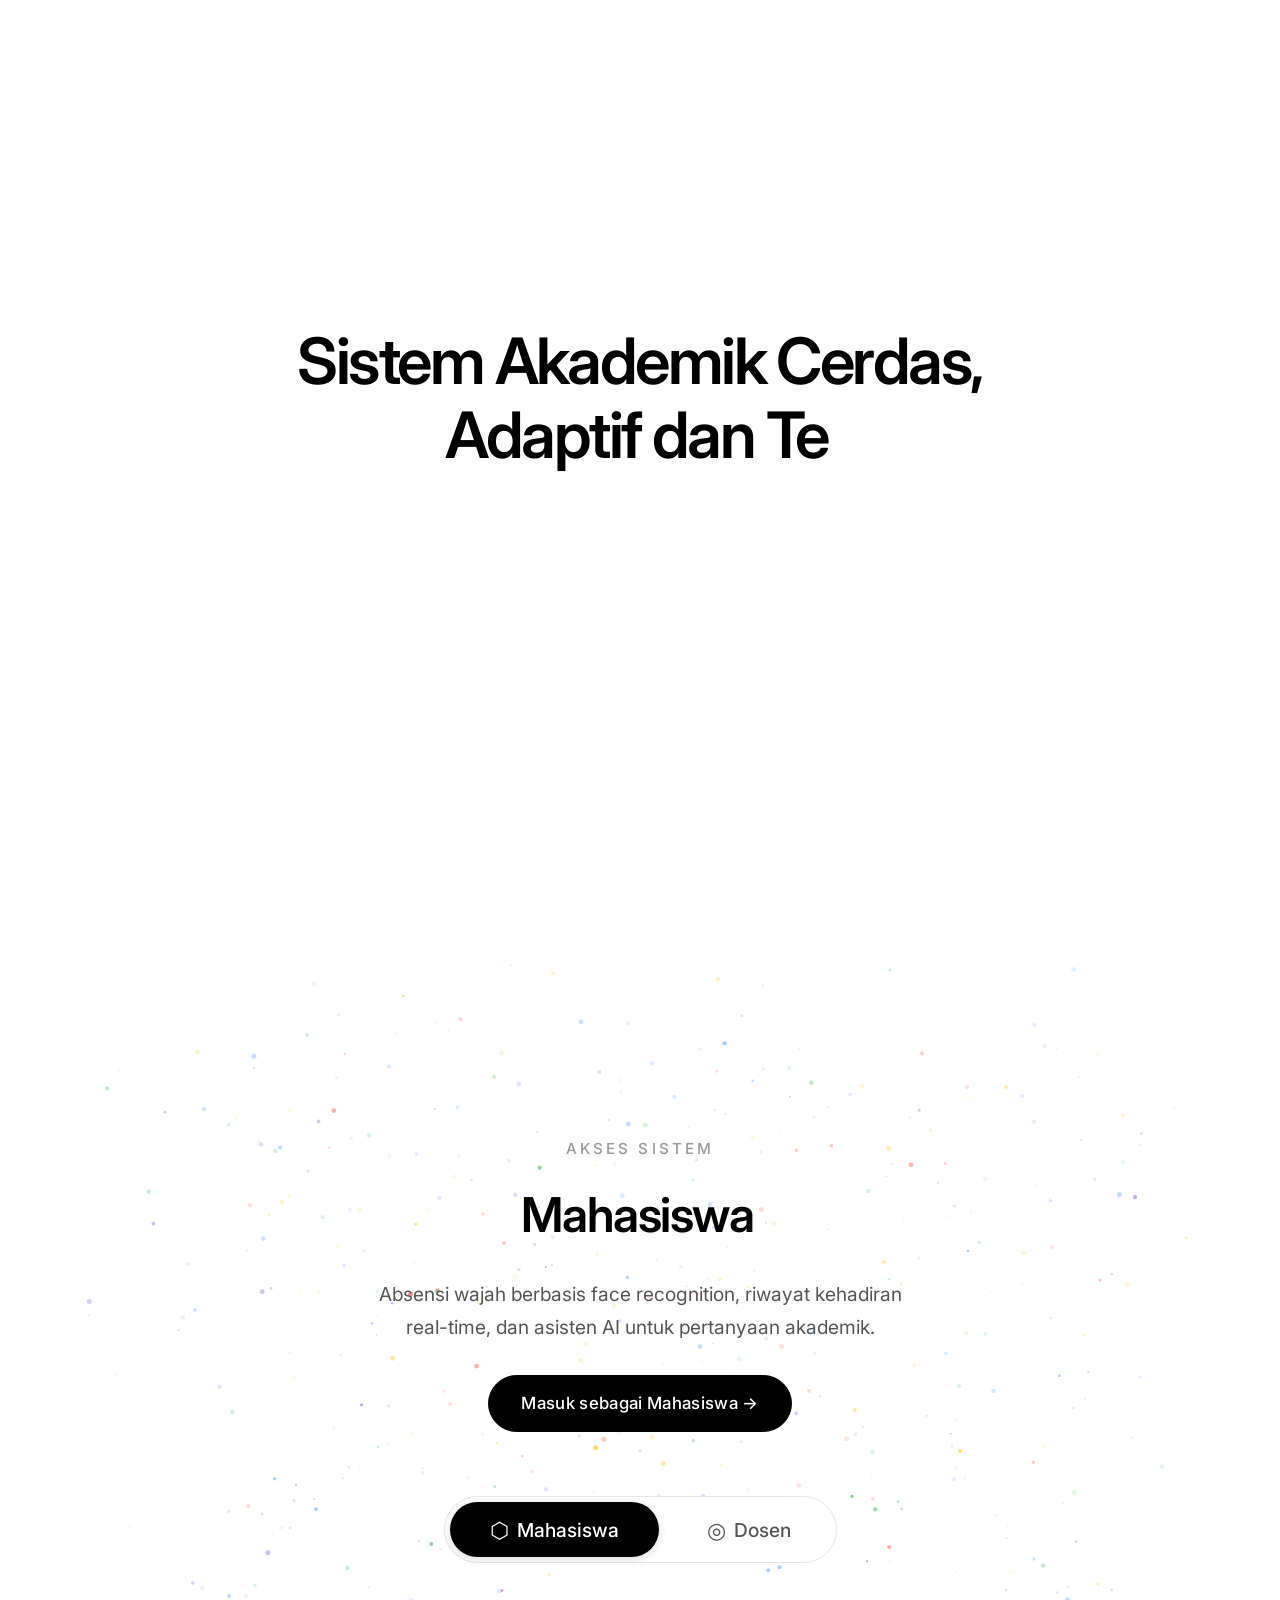
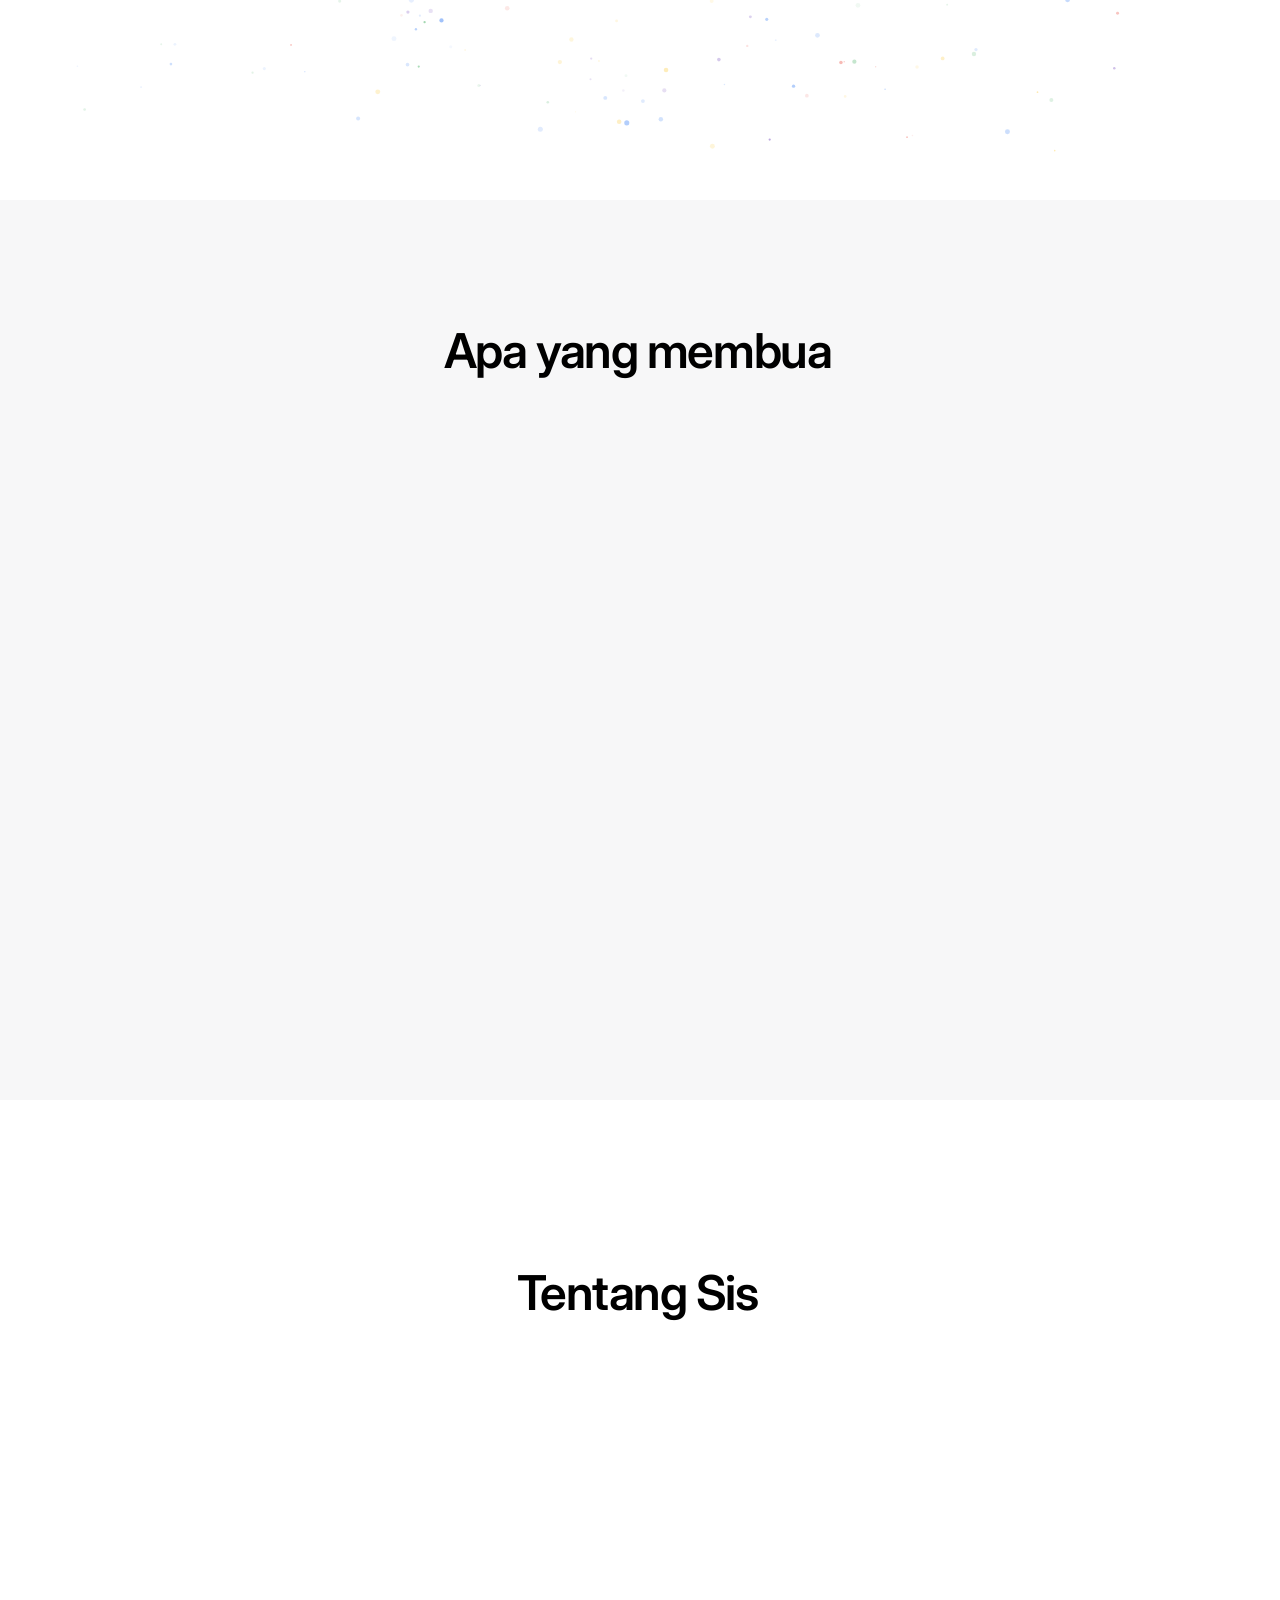
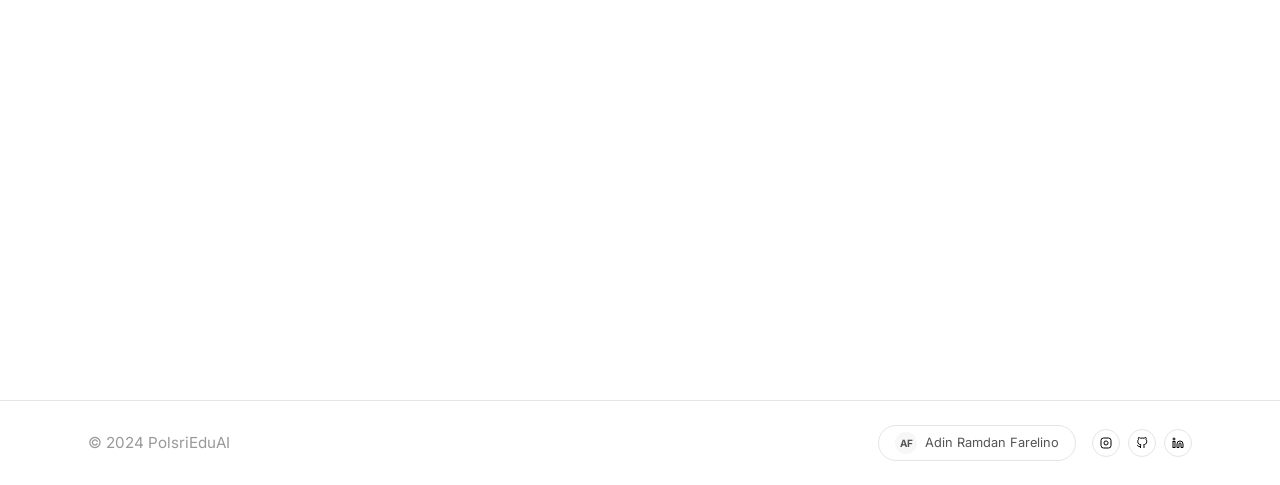
==== commit 02fd3337: "massive: add all update file, add new file, and some fix bug" ====
--- a/frontend/pages/index.html
+++ b/frontend/pages/index.html
@@ -537,21 +537,21 @@
 
   <!-- ═══ NAVBAR with pills like Google reference ═══ -->
   <nav class="navbar" id="navbar">
-    <a href="#hero" class="navbar-brand">Adin Good Game >.<</a>
-    <div class="navbar-center">
-      <a class="navbar-link" onclick="goTo('roles')">Akses</a>
-      <a class="navbar-link" onclick="goTo('features')">Fitur</a>
-      <a class="navbar-link" onclick="goTo('docs')">Docs</a>
-    </div>
-    <!-- Pills like Google Professional/Frontend/Fullstack -->
-    <div class="navbar-pills">
-      <a href="login.html?role=mahasiswa" class="navbar-pill">
-        <span class="pill-icon">⬡</span> Mahasiswa
-      </a>
-      <a href="login.html?role=dosen" class="navbar-pill">
-        <span class="pill-icon">◎</span> Dosen
-      </a>
-    </div>
+    <a href="#hero" class="navbar-brand">Adin Good Game >.<
+        <div class="navbar-center">
+          <a class="navbar-link" onclick="goTo('roles')">Akses</a>
+          <a class="navbar-link" onclick="goTo('features')">Fitur</a>
+          <a class="navbar-link" onclick="goTo('docs')">Docs</a>
+        </div>
+        <!-- Pills like Google Professional/Frontend/Fullstack -->
+        <div class="navbar-pills">
+          <a href="login.html?role=mahasiswa" class="navbar-pill">
+            <span class="pill-icon">⬡</span> Mahasiswa
+          </a>
+          <a href="login.html?role=dosen" class="navbar-pill">
+            <span class="pill-icon">◎</span> Dosen
+          </a>
+        </div>
   </nav>
 
   <!-- ═══ 1. HERO ═══ -->
@@ -672,10 +672,10 @@
           <p>Dibangun dengan FastAPI, ArcFace, dan teknologi NLP terkini — dirancang mendigitalisasi proses akademik
             secara menyeluruh dengan fokus pada keamanan, kecepatan, dan kemudahan penggunaan.</p>
           <div style="display:flex; gap:var(--space-sm); flex-wrap:wrap; margin: var(--space-lg) 0;">
-            <a href="https://www.polsri.ac.id" target="_blank" class="btn btn-sm">🌐 Website Polsri</a>
-            <a href="https://www.instagram.com/polsri_official/" target="_blank" class="btn btn-sm">📸 Instagram
+            <a href="https://www.polsri.ac.id" target="_blank" class="btn btn-sm">Website Polsri</a>
+            <a href="https://www.instagram.com/polsri_official/" target="_blank" class="btn btn-sm">Instagram
               Polsri</a>
-            <a href="https://maps.app.goo.gl/1ucZ8hzvk6rn5vR67" target="_blank" class="btn btn-sm">📍 Lokasi Kampus</a>
+            <a href="https://maps.app.goo.gl/1ucZ8hzvk6rn5vR67" target="_blank" class="btn btn-sm">Lokasi Kampus</a>
           </div>
           <a href="#roles" class="btn btn-primary" onclick="goTo('roles')">Mulai Sekarang →</a>
         </div>
@@ -826,7 +826,7 @@
           }
         },
         {
-          id: 'features', target: 'feat-type', cursor: 'feat-cursor', text: 'Apa yang membuat ini berbeda', extra: () => {
+          id: 'features', target: 'feat-type', cursor: 'feat-cursor', text: 'Apa yang membuat ini berbeda?', extra: () => {
             document.querySelectorAll('.feature-card').forEach(c => c.classList.add('show'));
           }
         },
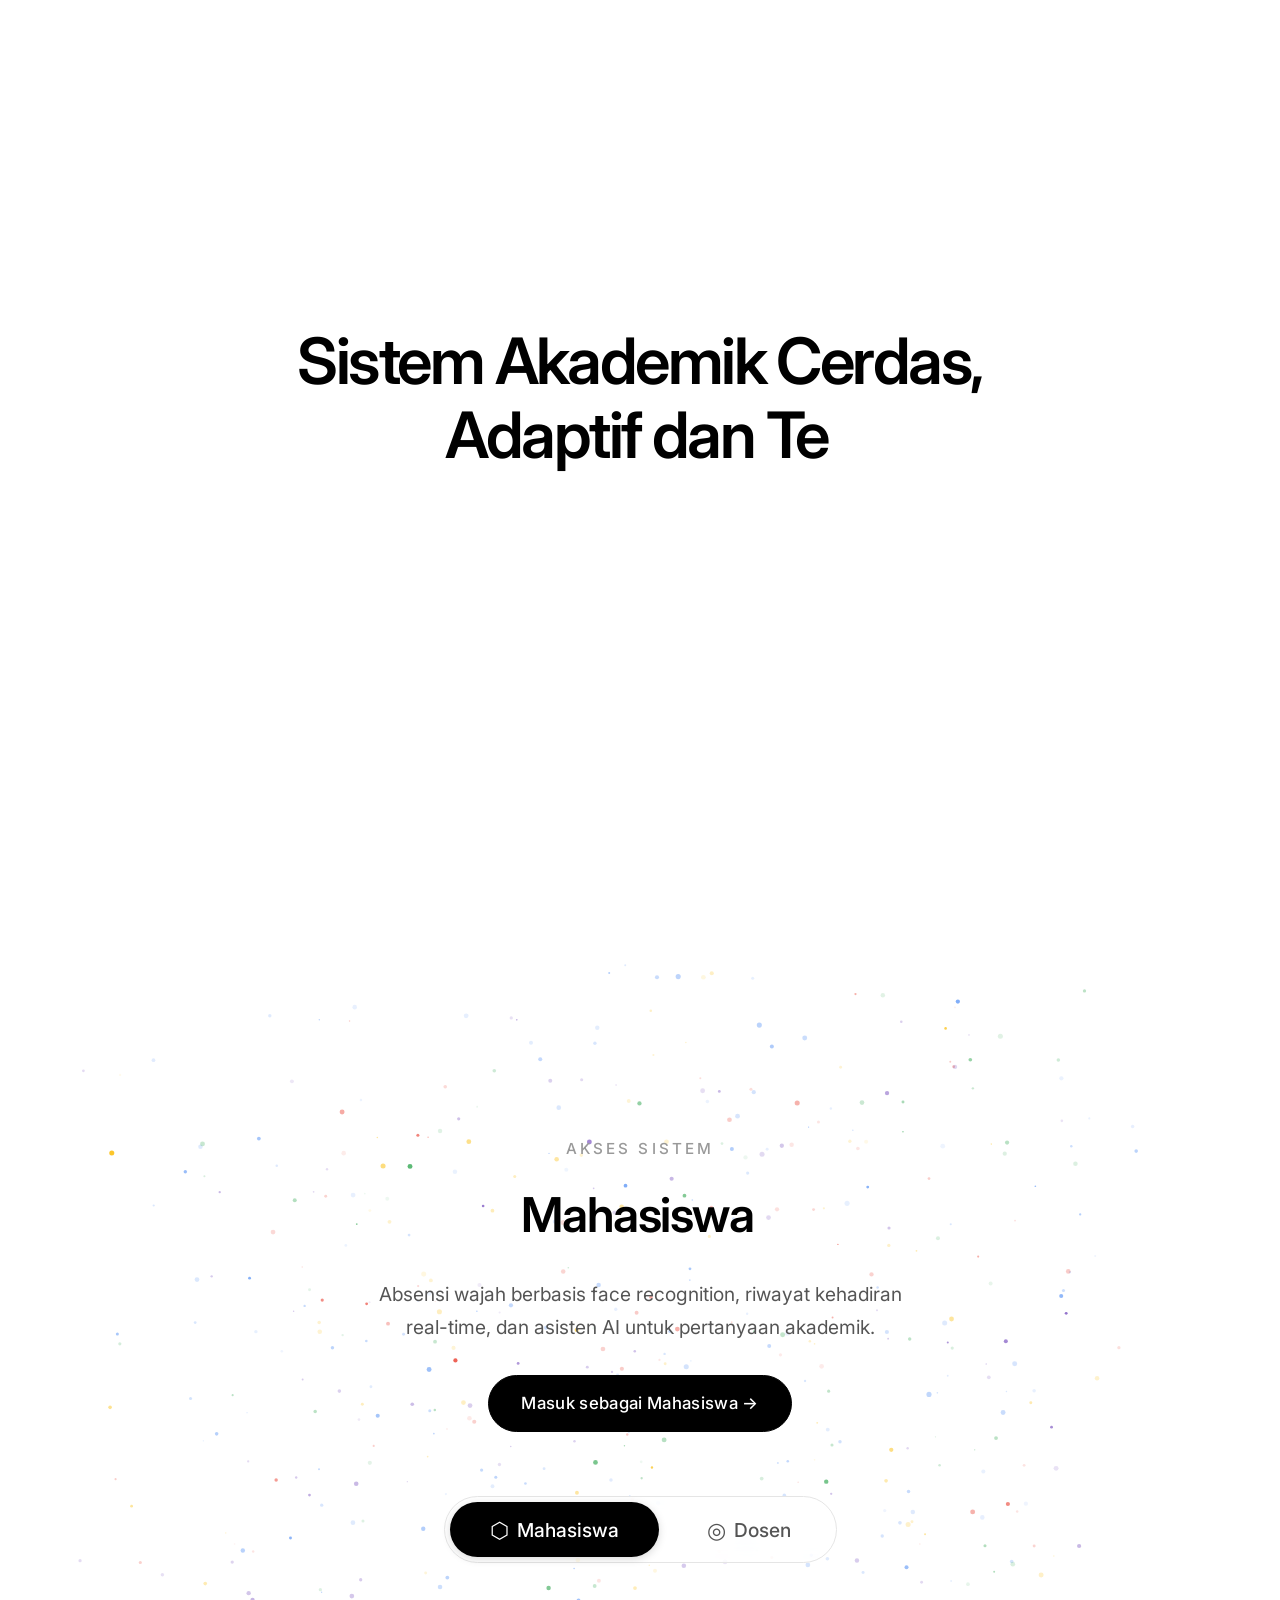
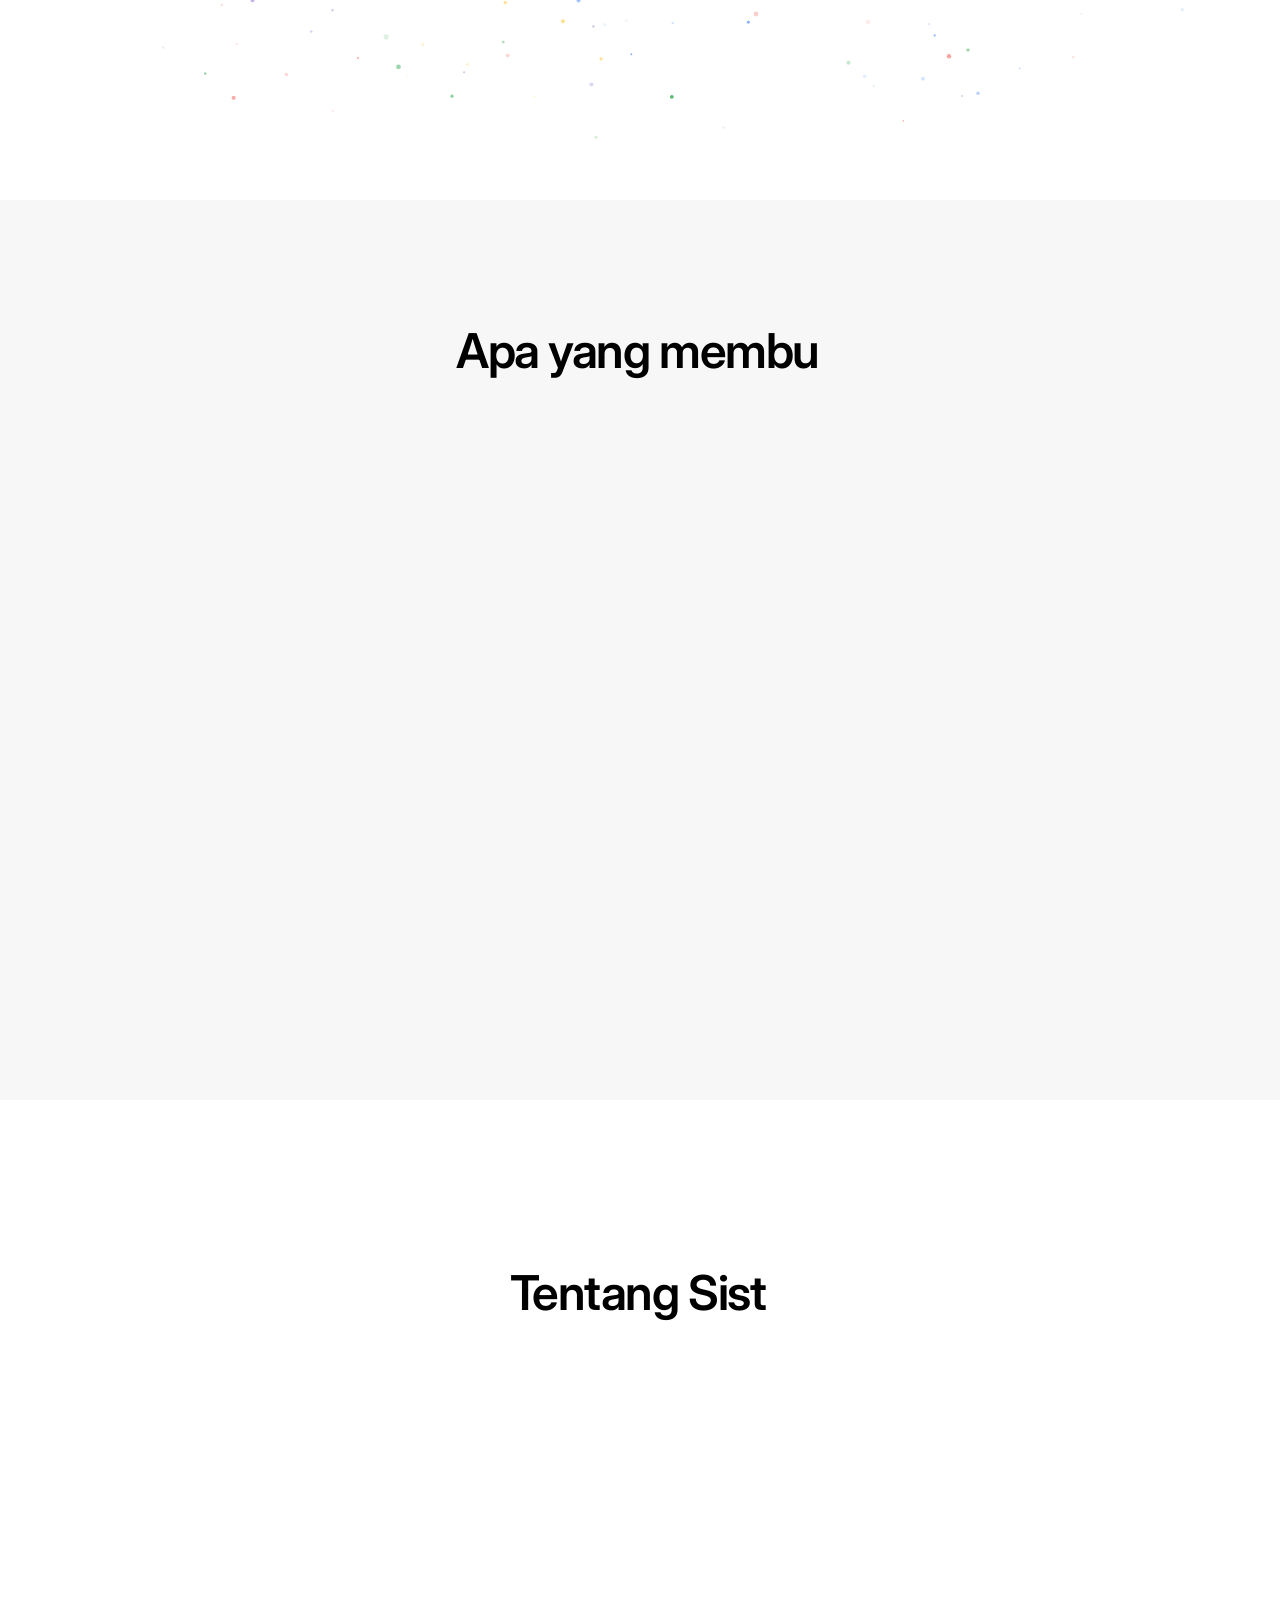
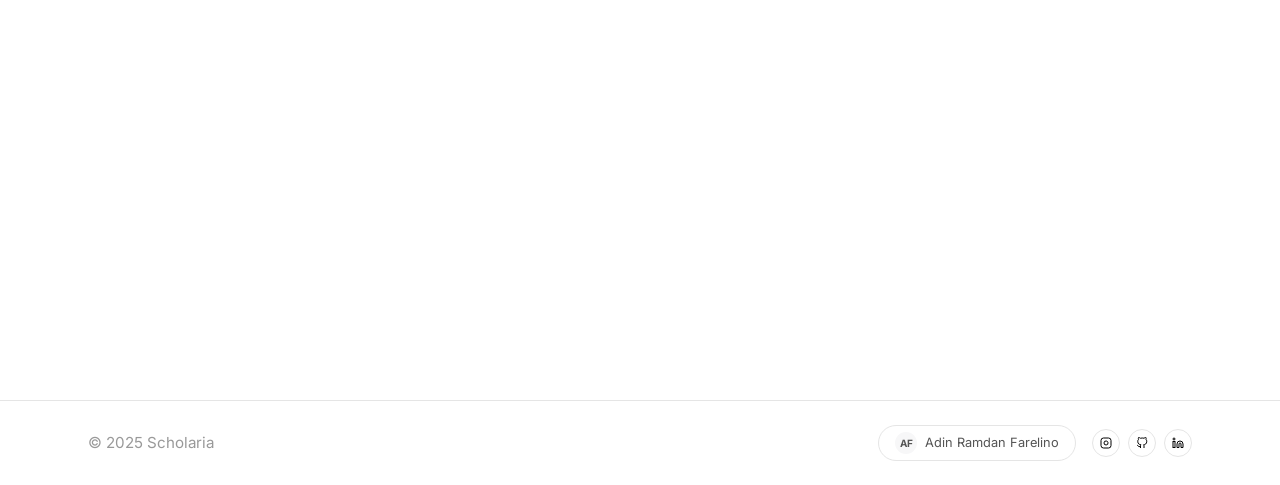
==== commit 9448e3bd: "updated(frontend): add some new design especially at lecturer dashboard, and student dashboard" ====
--- a/frontend/pages/index.html
+++ b/frontend/pages/index.html
@@ -4,8 +4,8 @@
 <head>
   <meta charset="UTF-8">
   <meta name="viewport" content="width=device-width, initial-scale=1.0">
-  <meta name="description" content="PolsriEduAI — Sistem Akademik Terintegrasi berbasis Computer Vision & AI Agent">
-  <title>Sistem Akademik Cerdas</title>
+  <meta name="description" content="Scholaria — Sistem Akademik Terintegrasi berbasis Computer Vision & AI Agent">
+  <title>Scholaria — Sistem Akademik Cerdas</title>
   <link rel="stylesheet" href="../assets/css/base.css">
   <link rel="stylesheet" href="../assets/css/components.css">
   <link rel="stylesheet" href="../assets/css/layout.css">
@@ -537,7 +537,7 @@
 
   <!-- ═══ NAVBAR with pills like Google reference ═══ -->
   <nav class="navbar" id="navbar">
-    <a href="#hero" class="navbar-brand">Adin Good Game >.<
+    <a href="#hero" class="navbar-brand">Scholaria
         <div class="navbar-center">
           <a class="navbar-link" onclick="goTo('roles')">Akses</a>
           <a class="navbar-link" onclick="goTo('features')">Fitur</a>
@@ -666,7 +666,7 @@
       <div class="docs-wrap">
         <div class="docs-text" id="docs-text">
           <h3>Platform Akademik Generasi Baru</h3>
-          <p>PolsriEduAI adalah sistem akademik terintegrasi untuk Politeknik Negeri Sriwijaya. Menggabungkan computer
+          <p>Scholaria adalah sistem manajemen akademik terintegrasi yang dapat digunakan oleh institusi pendidikan manapun. Menggabungkan computer
             vision untuk absensi otomatis, AI agent berbasis RAG, dan dashboard role-based untuk mahasiswa, dosen, dan
             administrator.</p>
           <p>Dibangun dengan FastAPI, ArcFace, dan teknologi NLP terkini — dirancang mendigitalisasi proses akademik
@@ -691,7 +691,7 @@
   <!-- ═══ FOOTER ═══ -->
   <footer class="footer">
     <div class="footer-inner">
-      <span class="footer-copy">© 2024 PolsriEduAI</span>
+      <span class="footer-copy">© 2025 Scholaria</span>
       <div style="display:flex;align-items:center;gap:var(--space-md);">
         <a href="https://github.com/adinfarel" target="_blank" class="footer-author-pill">
           <span class="pill-avatar">AF</span> Adin Ramdan Farelino
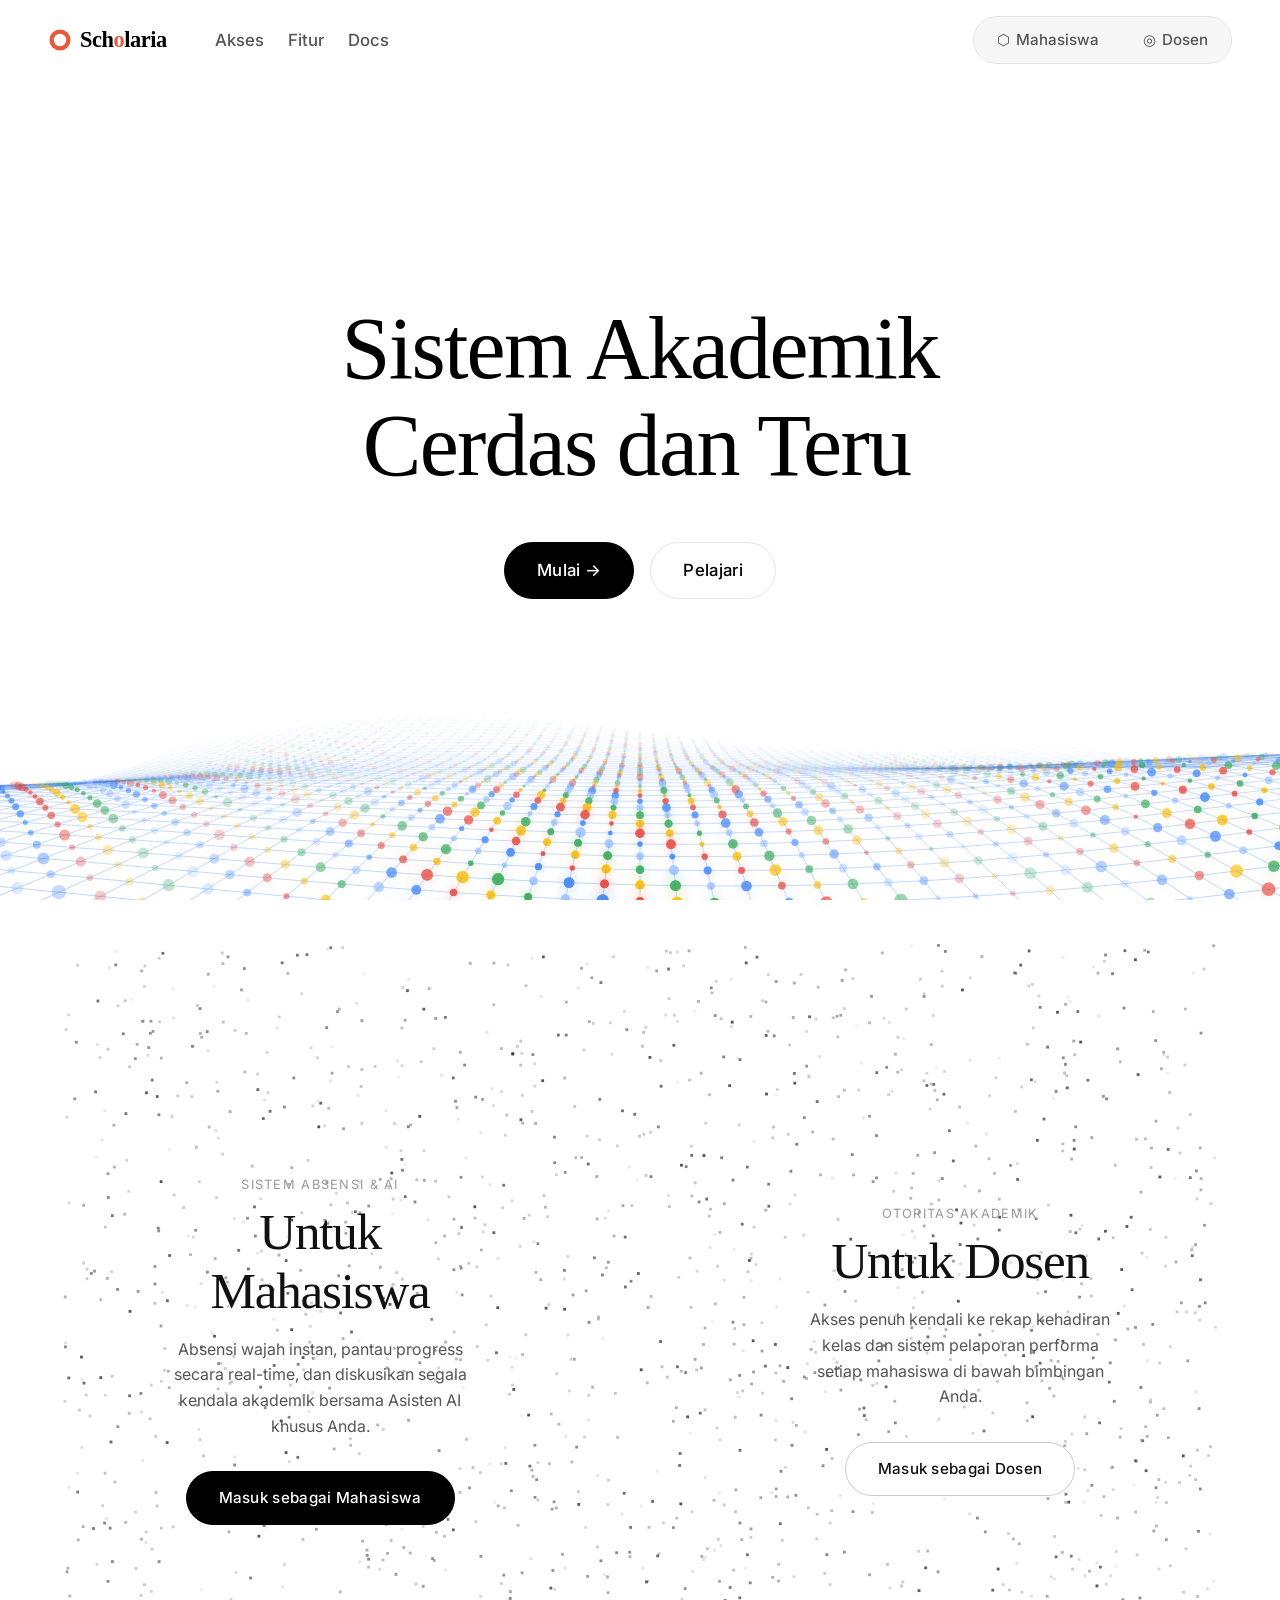
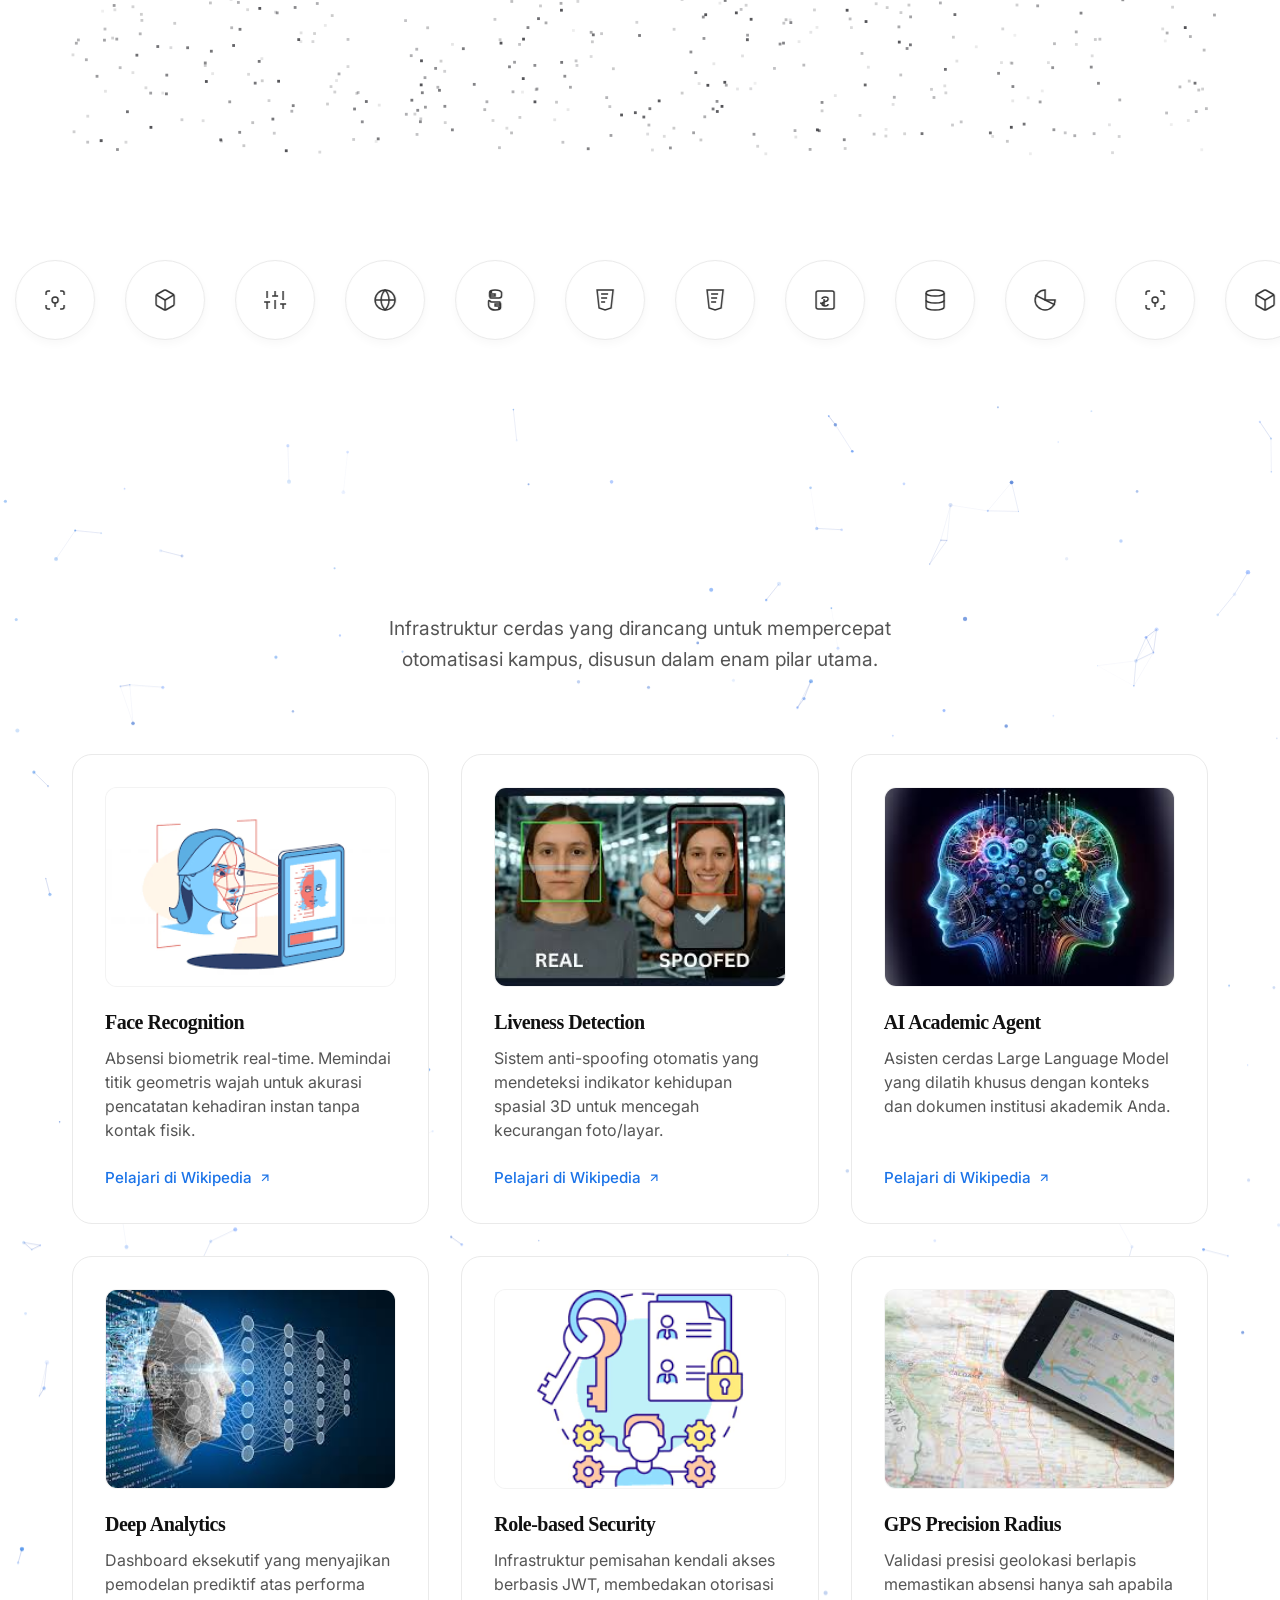
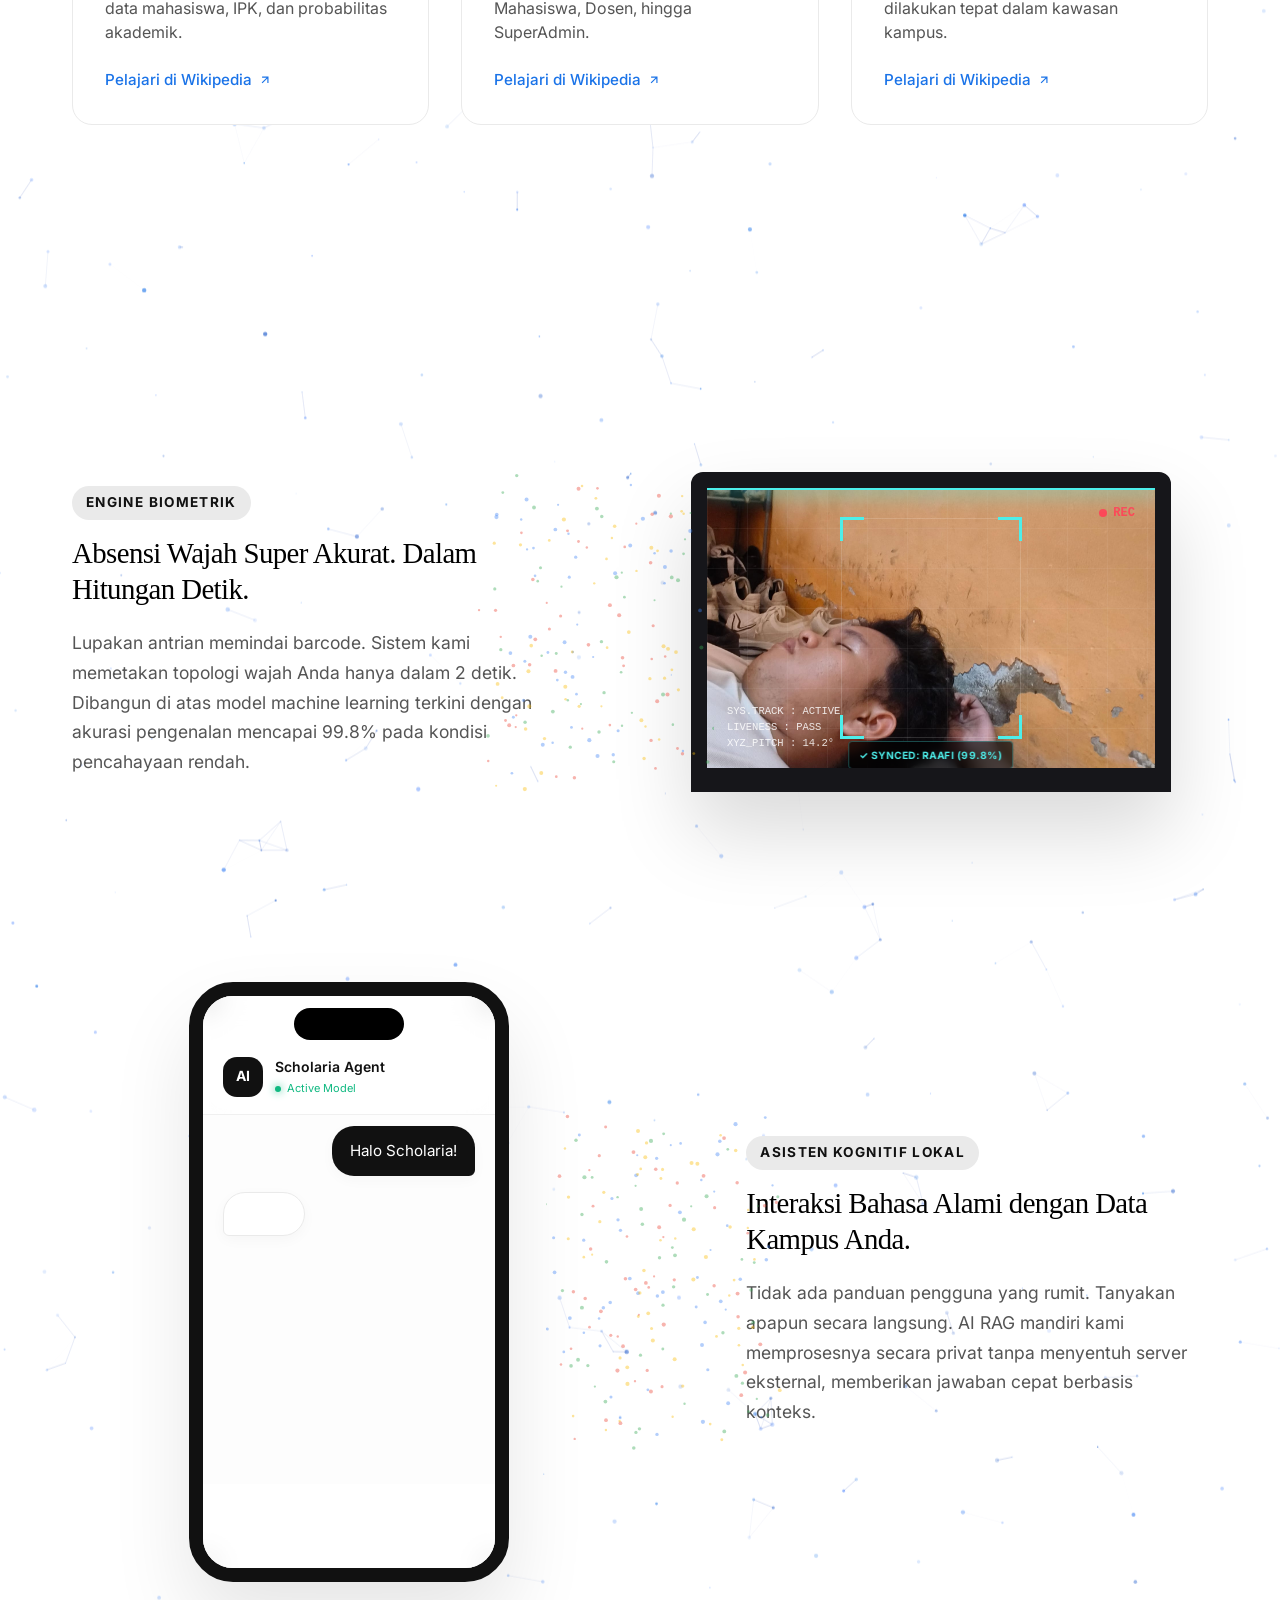
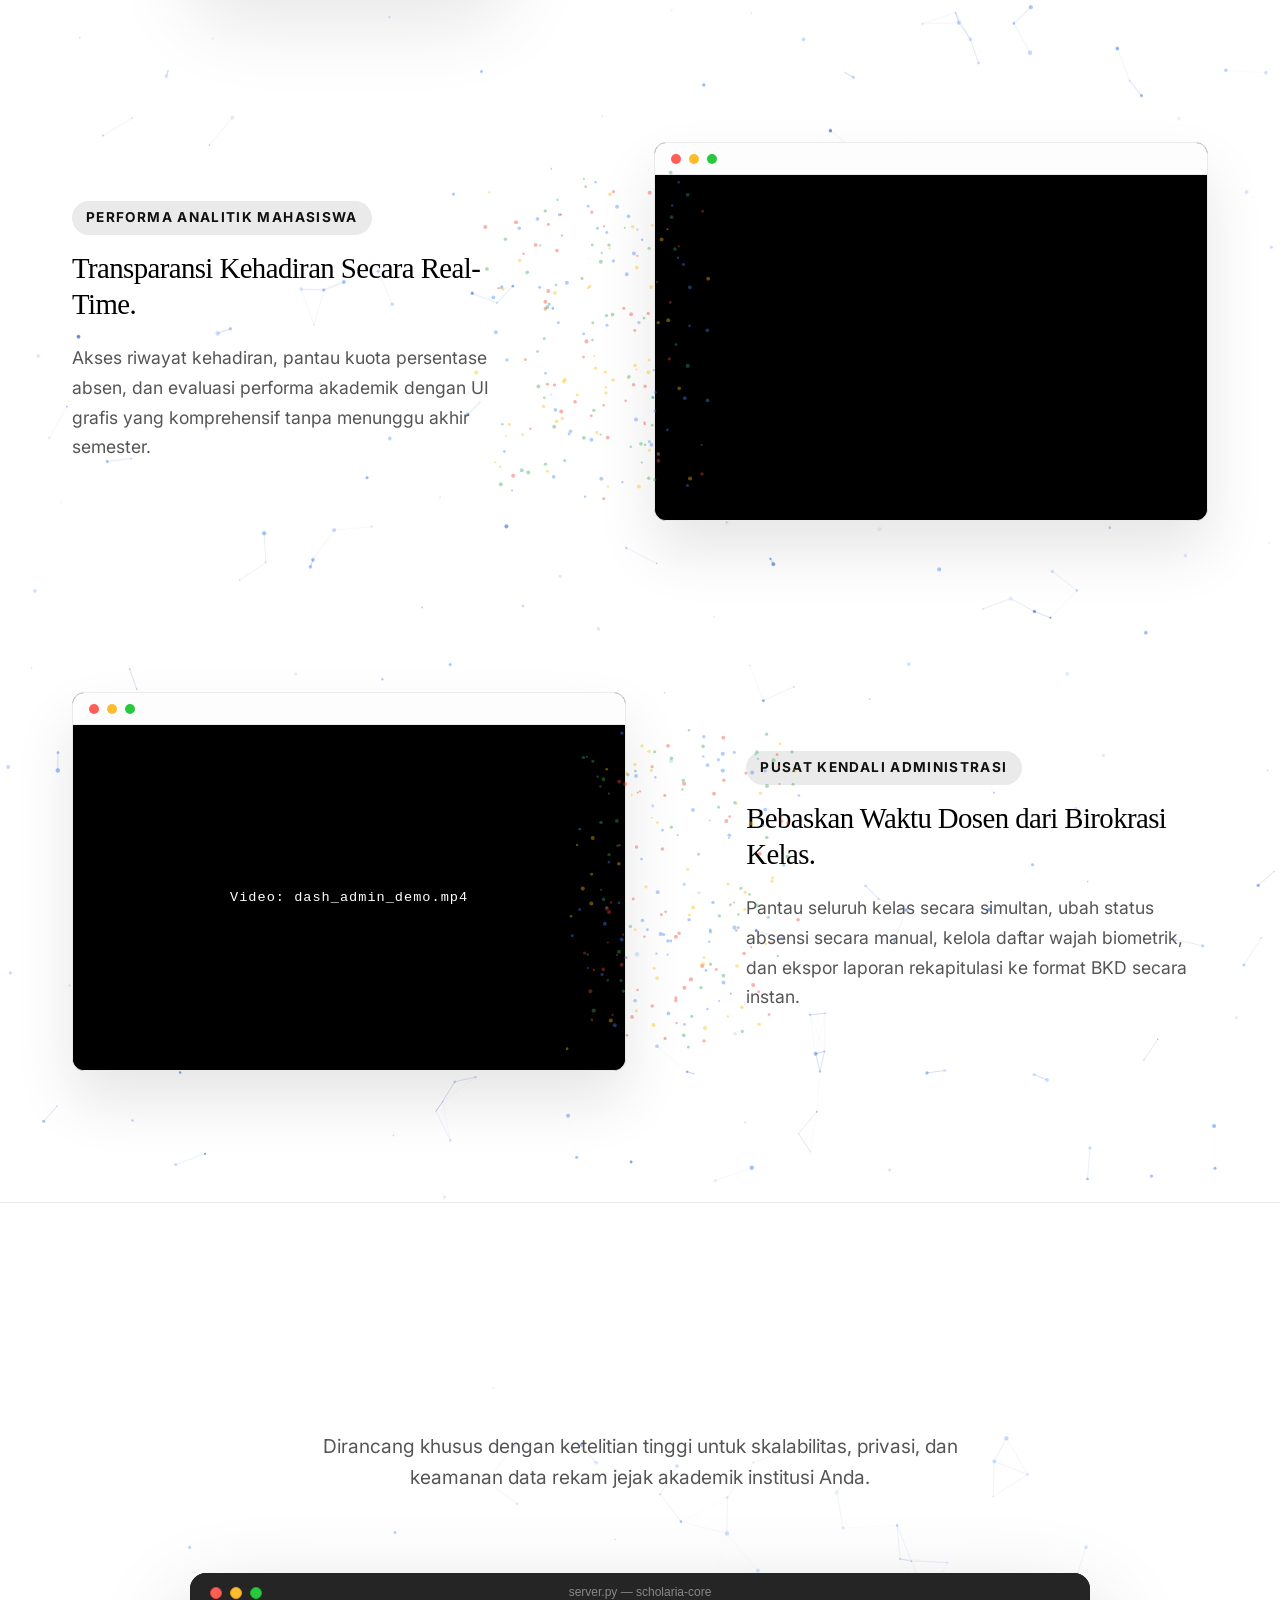
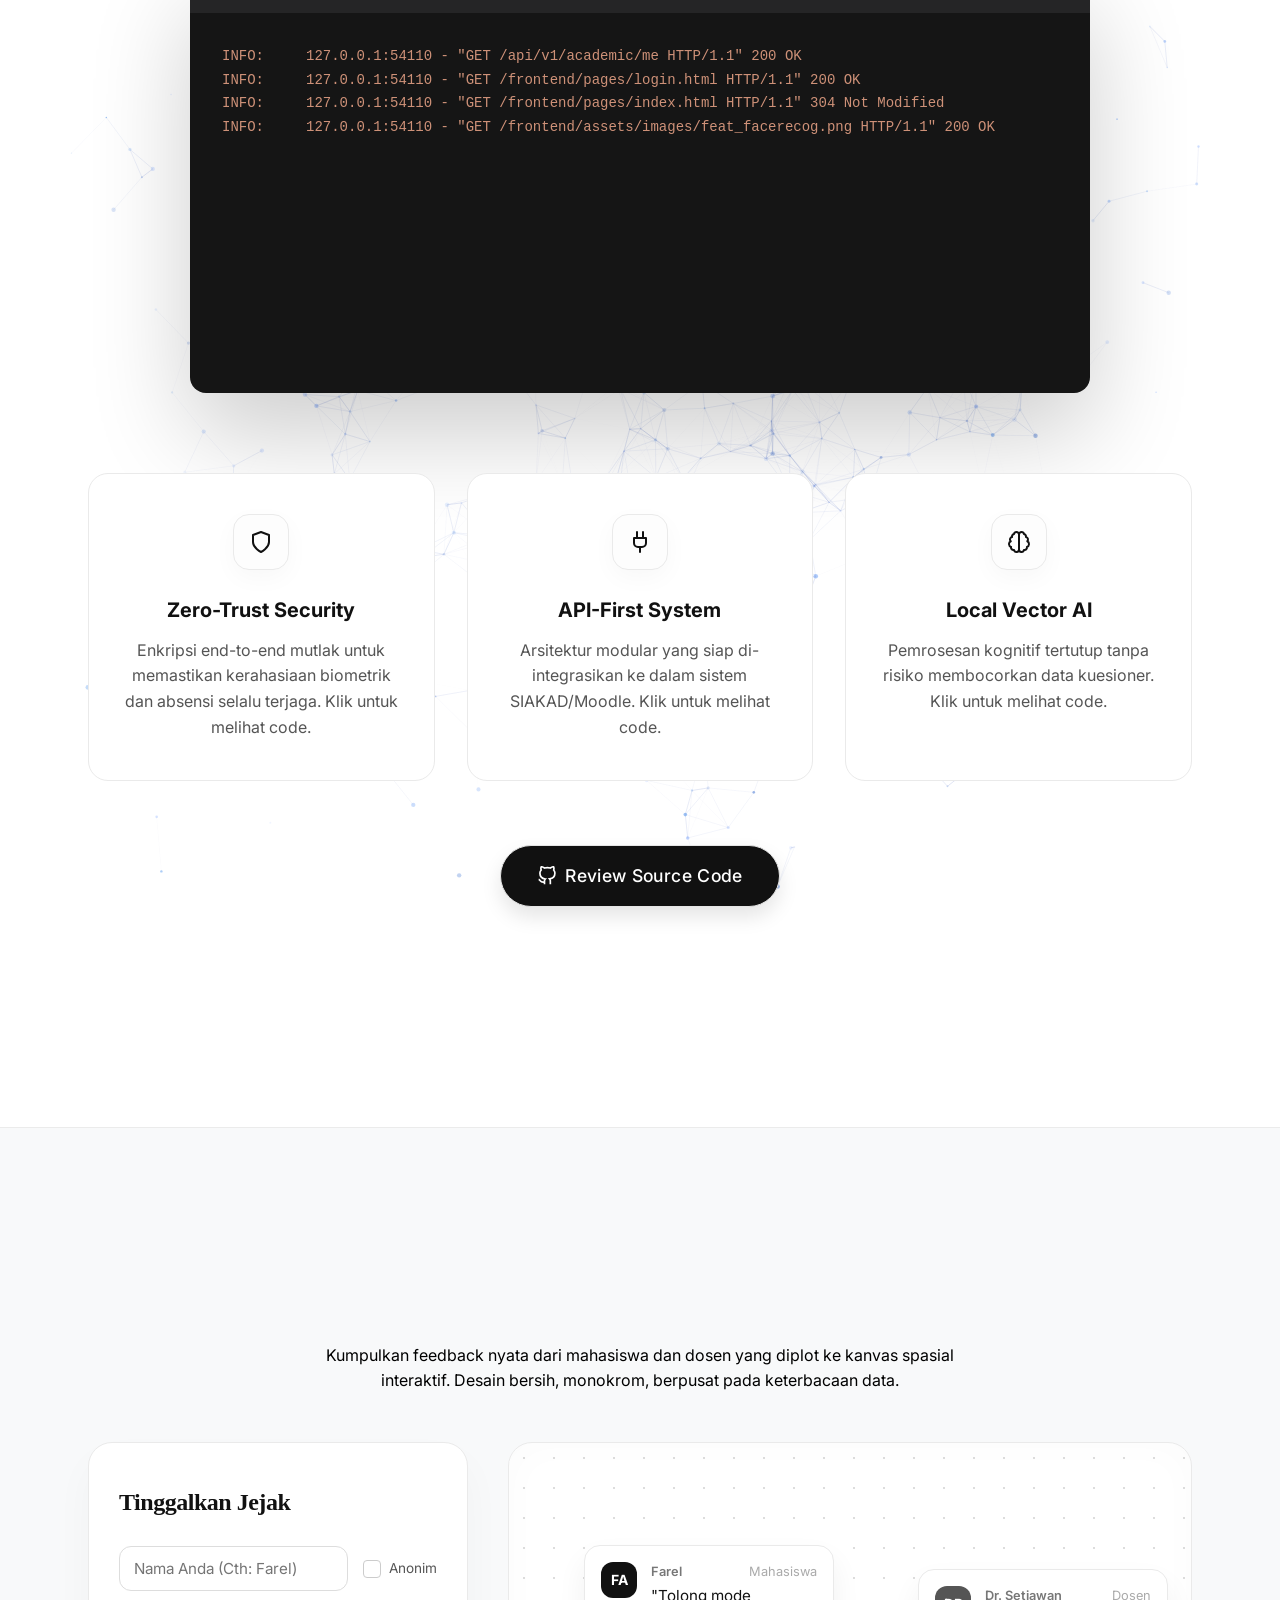
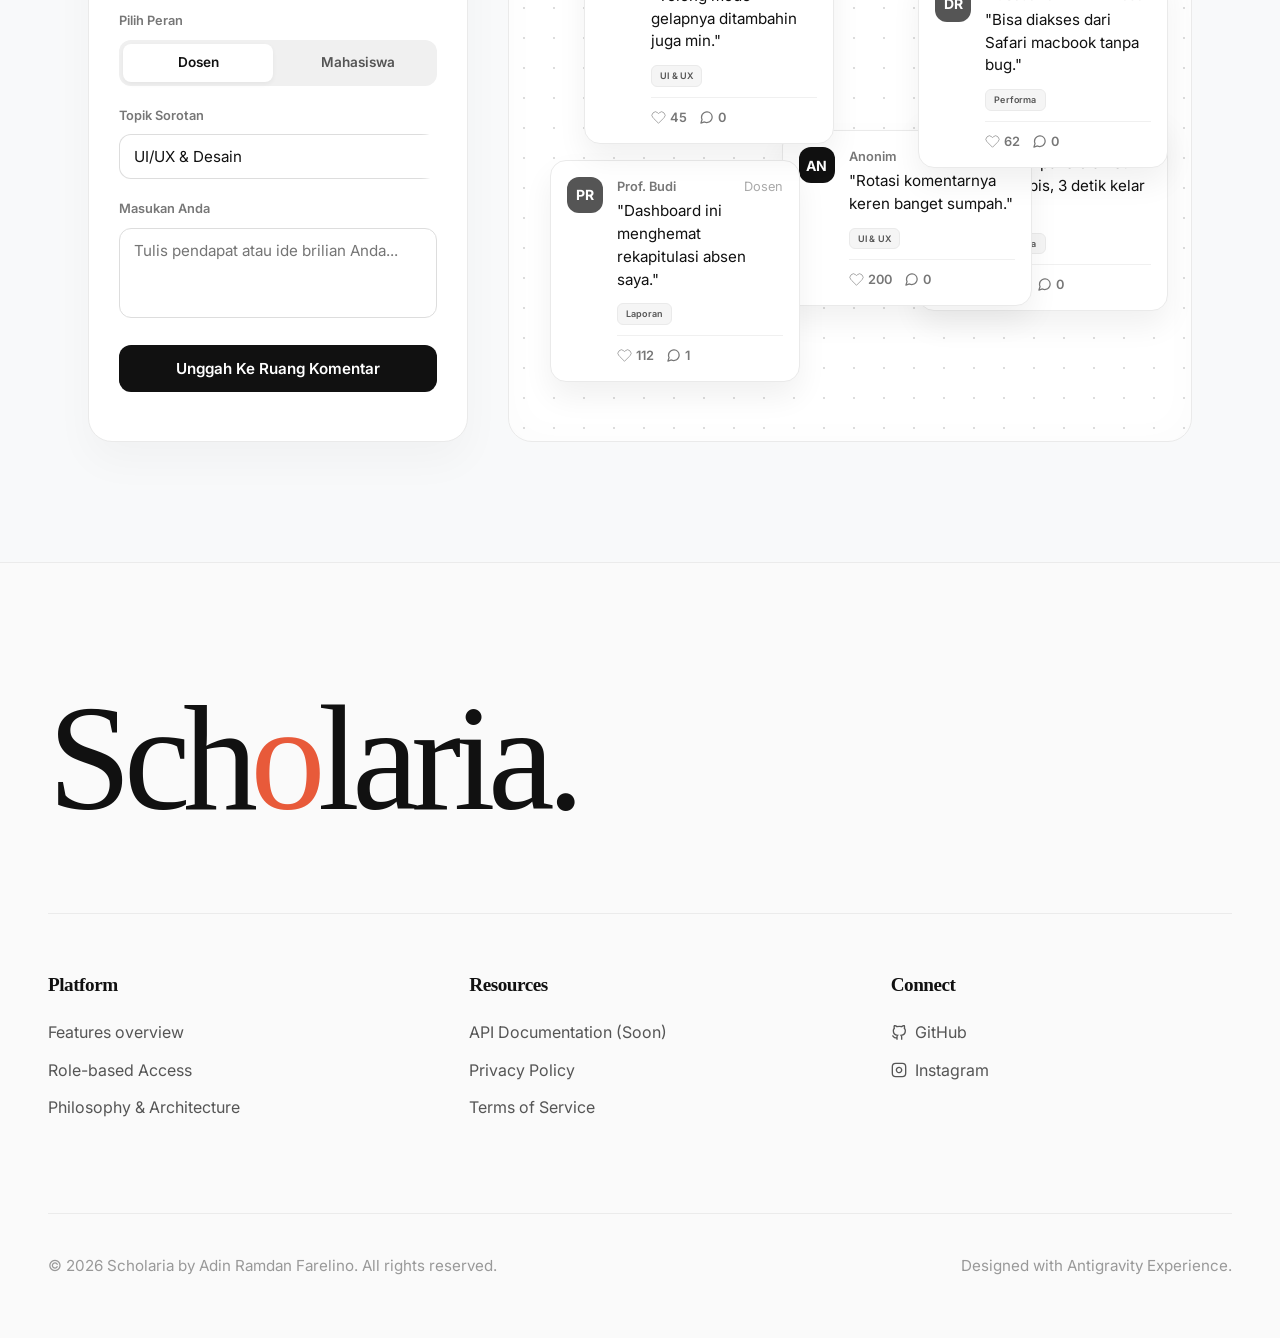
==== commit 25e0543f: "feat(frontend): add some new design, DAMN" ====
--- a/frontend/pages/index.html
+++ b/frontend/pages/index.html
@@ -9,16 +9,22 @@
   <link rel="stylesheet" href="../assets/css/base.css">
   <link rel="stylesheet" href="../assets/css/components.css">
   <link rel="stylesheet" href="../assets/css/layout.css">
+  <link href="https://fonts.googleapis.com/css2?family=Cinzel:wght@600;800&display=swap" rel="stylesheet">
 
   <style>
-    /* ── SMOOTH SCROLL SNAP (proximity = soft magnet) ── */
+    .container {
+      width: 100%;
+      max-width: 1200px;
+      margin: 0 auto;
+      padding: 0 var(--space-2xl, 40px);
+    }
+
+    /* ── SMOOTH SCROLL ── */
     html {
-      scroll-snap-type: y proximity;
       scroll-behavior: smooth;
     }
 
     .snap-section {
-      scroll-snap-align: start;
       min-height: 100vh;
       position: relative;
       overflow: hidden;
@@ -46,12 +52,23 @@
       width: 100%;
     }
 
+    /* ── Typography Override ── */
+    h1,
+    h2,
+    h3,
+    h4,
+    .navbar-brand,
+    .type-title,
+    .section-type-title {
+      font-family: 'Times New Roman', Times, serif;
+      font-weight: normal;
+    }
+
     /* ── Typing shared ── */
     .type-title {
-      font-size: clamp(2.8rem, 6vw, var(--text-5xl));
-      font-weight: 600;
-      line-height: 1.15;
-      letter-spacing: -0.04em;
+      font-size: clamp(3.5rem, 7vw, 5.5rem);
+      line-height: 1.1;
+      letter-spacing: -0.02em;
       min-height: 2.5em;
       display: inline;
       white-space: pre-wrap;
@@ -73,9 +90,8 @@
     }
 
     .section-type-title {
-      font-size: clamp(2rem, 4.5vw, var(--text-4xl));
-      font-weight: 600;
-      letter-spacing: -0.03em;
+      font-size: clamp(2.5rem, 5vw, 4rem);
+      letter-spacing: -0.01em;
       min-height: 1.2em;
       display: inline;
     }
@@ -106,14 +122,7 @@
       display: flex;
       align-items: center;
       justify-content: space-between;
-      opacity: 0;
-      transform: translateY(-20px);
       transition: all 0.8s cubic-bezier(0.16, 1, 0.3, 1);
-    }
-
-    .navbar.enter {
-      opacity: 1;
-      transform: translateY(0);
     }
 
     .navbar.scrolled {
@@ -186,14 +195,37 @@
       display: flex;
       gap: var(--space-md);
       justify-content: center;
-      opacity: 0;
-      transform: translateY(20px);
-      transition: all 0.8s cubic-bezier(0.16, 1, 0.3, 1);
-    }
-
-    .hero-actions.enter {
-      opacity: 1;
-      transform: translateY(0);
+    }
+
+    /* ── Tech Strip ── */
+    .tech-strip {
+      display: flex;
+      justify-content: center;
+      gap: var(--space-sm);
+      margin-top: var(--space-2xl);
+      flex-wrap: wrap;
+    }
+
+    .tech-icon {
+      width: 44px;
+      height: 44px;
+      border-radius: 50%;
+      background: #ffffff;
+      border: 1px solid var(--border-color);
+      display: flex;
+      align-items: center;
+      justify-content: center;
+      color: var(--fg-secondary);
+      font-size: var(--text-base);
+      box-shadow: var(--shadow-sm);
+      transition: all 0.3s ease;
+    }
+
+    .tech-icon:hover {
+      transform: translateY(-4px);
+      color: var(--fg-primary);
+      border-color: var(--fg-primary);
+      box-shadow: var(--shadow-md);
     }
 
     .hero-scroll {
@@ -530,33 +562,239 @@
         text-align: center;
       }
     }
+
+/* ========================================================
+       1. SHOWCASE Z-PATTERN (SaaS Style)
+       ======================================================== */
+    .saas-row { display: flex; align-items: center; gap: 80px; margin-bottom: 150px; min-height: 400px; }
+    .saas-row.reverse { flex-direction: row-reverse; }
+    .saas-text { flex: 1; margin-right: 40px; text-align: left; }
+    .saas-row.reverse .saas-text { margin-right: 0; margin-left: 40px; }
+    
+    .saas-badge { display: inline-flex; align-items: center; gap: 8px; font-size: 0.85rem; font-weight: 700; text-transform: uppercase; letter-spacing: 0.1em; color: #111; background: #eaeaea; padding: 6px 14px; border-radius: 20px; margin-bottom: 16px; }
+    .saas-text h3 { font-size: 1.8rem; font-family: 'Times New Roman', serif; margin: 0 0 20px 0; letter-spacing: -0.02em; line-height: 1.25; }
+    .saas-text p { font-size: 1.1rem; line-height: 1.7; color: var(--fg-secondary); }
+    .saas-visual { flex: 1.2; position: relative; }
+
+    /* V1: Advanced Camera UI / Facerecog Mockup */
+    .macbook-mockup { width: 480px; height: 320px; border-radius: 12px 12px 0 0; background: url('../assets/images/dummy_student.jpeg') center/cover no-repeat; border: 16px solid #16161a; border-bottom-width: 24px; position: relative; overflow: hidden; box-shadow: 0 40px 80px rgba(0,0,0,0.15); margin: 0 auto; display: flex; align-items: center; justify-content: center; }
+    .macbook-cam-dot { position: absolute; top: -20px; left: 50%; transform: translateX(-50%); width: 6px; height: 6px; background: #fff; border-radius: 50%; box-shadow: inset 0 2px 4px rgba(0,0,0,0.8); z-index: 10; }
+    
+    .camera-ui-layer { position: absolute; inset: 0; z-index: 2; pointer-events: none; }
+    .mockup-scanline { position: absolute; top: 0; left: 0; width: 100%; height: 2px; background: #4deeea; box-shadow: 0 0 20px 4px rgba(77, 238, 234, 0.6); z-index: 5; animation: scanAnim 3s cubic-bezier(0.4, 0, 0.2, 1) infinite alternate; }
+    @keyframes scanAnim { 0% { top: 5%; opacity: 0.5; } 50% { opacity: 1; } 100% { top: 95%; opacity: 0.5; } }
+    
+    .mockup-face-box { width: 180px; height: 220px; border: 1px solid rgba(255,255,255,0.15); position: relative; animation: pulseBox 2s infinite ease-in-out; z-index: 3;}
+    .mockup-face-box::before { content: ''; position: absolute; inset: -4px; border: 2px solid #4deeea; opacity: 0; animation: crosshairs 4s infinite; }
+    @keyframes crosshairs { 0%, 100% { opacity: 0; transform: scale(1.05); } 50% { opacity: 1; transform: scale(1); } }
+    
+    /* Focus Corners */
+    .focus-corner { position: absolute; width: 24px; height: 24px; border-color: #4deeea; border-style: solid; border-width: 0; }
+    .fc-tl { top: -2px; left: -2px; border-top-width: 3px; border-left-width: 3px; }
+    .fc-tr { top: -2px; right: -2px; border-top-width: 3px; border-right-width: 3px; }
+    .fc-bl { bottom: -2px; left: -2px; border-bottom-width: 3px; border-left-width: 3px; }
+    .fc-br { bottom: -2px; right: -2px; border-bottom-width: 3px; border-right-width: 3px; }
+    
+    .mockup-face-box::after { content: '✓ SYNCED: RAAFI (99.8%)'; position: absolute; bottom: -32px; left: 50%; transform: translateX(-50%); background: rgba(0,0,0,0.6); backdrop-filter: blur(4px); color: #4deeea; font-size: 10px; padding: 5px 10px; border-radius: 4px; white-space: nowrap; font-weight: bold; letter-spacing: 0.05em; border: 1px solid rgba(77,238,234,0.3); }
+
+    /* UI Overlays inside Camera */
+    .cam-rec { position: absolute; top: 16px; right: 20px; font-family: monospace; color: #ff4757; font-size: 12px; font-weight: bold; display: flex; align-items: center; gap: 6px; }
+    .cam-rec span { width: 8px; height: 8px; background: #ff4757; border-radius: 50%; animation: blink 1s infinite; }
+    .cam-data { position: absolute; bottom: 16px; left: 20px; font-family: monospace; color: rgba(255,255,255,0.85); font-size: 10.5px; line-height: 1.5; text-align: left; }
+    .cam-grid { position: absolute; inset: 0; background-image: linear-gradient(rgba(255,255,255,0.05) 1px, transparent 1px), linear-gradient(90deg, rgba(255,255,255,0.05) 1px, transparent 1px); background-size: 40px 40px; pointer-events: none; z-index: 1;}
+
+    /* V2: Phone Chat Advanced iOS-style */
+    .phone-mockup { width: 320px; height: 600px; margin: 0 auto; border-radius: 44px; border: 14px solid #111; background: #fff; position: relative; overflow: hidden; box-shadow: 0 40px 80px rgba(0,0,0,0.1), inset 0 0 0 2px #fff; display: flex; flex-direction: column; }
+    .dynamic-island { position: absolute; top: 12px; left: 50%; transform: translateX(-50%); width: 110px; height: 32px; background: #000; border-radius: 24px; z-index: 20; transition: width 0.3s; }
+    .chat-header { padding: 60px 20px 16px; border-bottom: 1px solid rgba(0,0,0,0.06); display: flex; align-items: center; gap: 12px; background: rgba(255,255,255,0.75); backdrop-filter: blur(12px); z-index: 10; position: absolute; top: 0; width: 100%; box-sizing: border-box; }
+    .chat-body { flex: 1; padding: 130px 20px 90px; display: flex; flex-direction: column; gap: 16px; background: #fdfdfd; overflow: hidden; position: relative; }
+    .chat-bubble { max-width: 85%; padding: 14px 18px; border-radius: 22px; font-size: 0.95rem; line-height: 1.5; opacity: 0; transform: translateY(15px); animation: slideUpFade 0.4s cubic-bezier(0.16, 1, 0.3, 1) forwards; box-shadow: 0 4px 14px rgba(0,0,0,0.03); }
+    @keyframes slideUpFade { to { opacity: 1; transform: translateY(0); } }
+    .chat-ai { align-self: flex-start; background: #fff; color: #111; border-bottom-left-radius: 6px; border: 1px solid #eaeaea; }
+    .chat-user { align-self: flex-end; background: #111; color: #fff; border-bottom-right-radius: 6px; }
+    .chat-footer { padding: 16px 20px 28px; background: rgba(255,255,255,0.85); backdrop-filter: blur(12px); position: absolute; bottom: 0; width: 100%; box-sizing: border-box; border-top: 1px solid rgba(0,0,0,0.06); z-index: 10; display: flex; gap: 12px; align-items: center; }
+    .chat-input-fake { flex: 1; background: #f2f2f5; border-radius: 24px; padding: 12px 18px; color: #333; font-size: 0.9rem; min-height: 20px; display: flex; align-items: center; white-space: nowrap; overflow: hidden; }
+    .chat-send-btn { width: 38px; height: 38px; border-radius: 50%; fill: #aaa; background: #eaeaea; display: flex; align-items: center; justify-content: center; color: #aaa; transition: all 0.3s; flex-shrink: 0; }
+    .chat-send-btn.active { background: #111; color: #fff; transform: scale(1.05); }
+    .typing-text-ph::after { content: '|'; animation: blink 1s infinite; font-weight:bold; color:#111;}
+    .typing-indicator { display: flex; gap: 5px; padding: 4px 8px; }
+    .typing-indicator span { width: 6px; height: 6px; background: #ccc; border-radius: 50%; animation: bounceDot 1.4s infinite ease-in-out both; }
+    .typing-indicator span:nth-child(1) { animation-delay: -0.32s; }
+    .typing-indicator span:nth-child(2) { animation-delay: -0.16s; }
+    @keyframes bounceDot { 0%, 80%, 100% { transform: scale(0); } 40% { transform: scale(1); } }
+
+    /* V3 & V4: Dashboard Windows with Video Placeholders */
+    .dashboard-window { background: #111; border-radius: 12px; overflow: hidden; box-shadow: 0 30px 60px rgba(0,0,0,0.1); border: 1px solid #eaeaea; display: flex; flex-direction: column;}
+    .dash-win-head { height: 32px; background: #fdfdfd; border-bottom: 1px solid #eaeaea; display: flex; align-items: center; padding: 0 16px; gap: 8px;}
+    .dash-dot { width: 10px; height: 10px; border-radius: 50%; }
+    .dash-video-wrapper { flex: 1; background: #000; position: relative; aspect-ratio: 16/10;}
+    .dash-video-wrapper video { width: 100%; height: 100%; object-fit: cover; display: block; opacity: 0.8;}
+    .video-placeholder-text { position: absolute; inset: 0; display:flex; align-items:center; justify-content:center; color: #fff; font-family: monospace; font-size: 0.85rem; letter-spacing: 1px; z-index: 2; pointer-events:none;}
+
+
+    /* ========================================================
+       2. ASPIRASI MONOCHROME CLEAN (V8 - Persistent Interactive Canvas)
+       ======================================================== */
+    .aspirasi-wrapper {
+      margin-top: 100px; padding: 120px 0; background: #f8f9fa; border-top: 1px solid #ebebeb; position: relative;
+    }
+    
+    .clean-board-container {
+      display: grid; grid-template-columns: 380px 1fr; gap: 40px; height: 600px; position: relative; z-index: 2;
+    }
+
+    /* Kiri: Form Input Clean Minimalist */
+    .clean-form-card {
+      background: #fff; border: 1px solid #eaeaea; border-radius: 24px; padding: 40px 30px; box-shadow: 0 20px 40px rgba(0,0,0,0.03); display: flex; flex-direction: column;
+    }
+    .form-title { font-size: 1.5rem; font-weight: 600; font-family: 'Times New Roman', serif; margin-bottom: 25px; color:#111; letter-spacing: -0.02em;}
+    .clean-group { margin-bottom: 20px; position: relative;}
+    .clean-label { font-size: 0.8rem; font-weight: 600; color: #777; margin-bottom: 8px; display: block; }
+    .clean-input { width: 100%; background: #fff; border: 1px solid #ddd; border-radius: 12px; padding: 12px 14px; color: #111; font-family: inherit; font-size: 0.95rem; box-sizing: border-box; transition: all 0.3s; }
+    .clean-input:focus { border-color: #111; outline: none; }
+    textarea.clean-input { resize: none; height: 90px; }
+    .name-row { display: flex; gap: 15px; align-items: center;}
+    .name-row .clean-input { flex: 1; }
+    .anon-toggle-lbl { display: flex; align-items: center; gap: 8px; font-size: 0.85rem; color: #555; cursor: pointer; user-select: none; }
+    .anon-check { appearance: none; width: 18px; height: 18px; border: 1px solid #ccc; border-radius: 4px; background: #fff; cursor: pointer; position: relative; transition: 0.2s;}
+    .anon-check:checked { background: #111; border-color: #111; }
+    .anon-check:checked::after { content:'✔'; position:absolute; top:50%; left:50%; transform:translate(-50%, -50%); color:#fff; font-size:12px; }
+    .clean-toggles { display: flex; gap: 10px; background: #f0f0f0; padding: 4px; border-radius: 12px; }
+    .clean-toggle { flex: 1; text-align: center; padding: 8px; border-radius: 8px; cursor: pointer; font-size: 0.85rem; font-weight: 600; color:#555; transition: 0.3s; }
+    .clean-toggle.active { background: #fff; color: #111; box-shadow: 0 2px 5px rgba(0,0,0,0.05);}
+    .clean-btn { background: #111; color: #fff; border: none; border-radius: 12px; padding: 14px; font-weight: 600; cursor: pointer; font-size: 0.95rem; width: 100%; display: flex; align-items: center; justify-content: center; gap: 8px; transition: all 0.2s; margin-top: 10px; }
+    .clean-btn:hover { background: #333; transform: translateY(-2px); box-shadow: 0 10px 20px rgba(0,0,0,0.1); }
+
+    /* Kanan: Monochrome Node Canvas */
+    .spatial-canvas {
+      position: relative; border-radius: 24px; border: 1px solid #eaeaea; background: #fff; overflow: hidden;
+      background-image: radial-gradient(circle, #ddd 1px, transparent 1px);
+      background-size: 30px 30px; box-shadow: inset 0 0 40px rgba(0,0,0,0.02);
+      width: 100%; height: 100%;
+    }
+    #connection-lines { position: absolute; inset: 0; pointer-events: none; z-index:1; }
+    .conn-line { fill: none; stroke: #ccc; stroke-width: 1.5; stroke-dasharray: 6 6; animation: dashMove 20s linear infinite; }
+
+    /* Interactive Clean White Cards (No blur cover, readable on hover) */
+    .node-card {
+      position: absolute; border-radius: 16px; font-size: 13px; line-height: 1.5; color: #111;
+      width: 250px; z-index:2; background: #fff;
+      border: 1px solid #eaeaea; box-shadow: 0 15px 30px rgba(0,0,0,0.06);
+      transition: opacity 0.6s ease, transform 0.6s cubic-bezier(0.25, 1.5, 0.5, 1), box-shadow 0.3s;
+      opacity: 0; transform: scale(0.6) translateY(20px);
+      overflow: hidden; cursor: crosshair;
+    }
+    .node-card.visible { opacity: 1; transform: scale(1) translateY(0); }
+    .node-card:hover { z-index: 100 !important; cursor: default; border-color: #ccc; box-shadow: 0 20px 40px rgba(0,0,0,0.1); transform: translateY(-5px) scale(1.02) !important;}
+    
+    .node-inner { padding: 16px; display: flex; gap: 14px; position: relative;}
+    .node-avatar { width: 36px; height: 36px; border-radius: 12px; flex-shrink: 0; position: relative; overflow: hidden; display: flex; align-items: center; justify-content: center; font-weight: 700; color: #fff; font-size: 14px; }
+    .node-card.theme-mhs .node-avatar { background: #111; }
+    .node-card.theme-dsn .node-avatar { background: #555; }
+    .node-content { flex: 1; min-width: 0;}
+    .node-author { font-size: 0.8rem; font-weight: 600; color: #777; margin-bottom: 4px; display: flex; justify-content: space-between;}
+    .node-text { margin-bottom: 12px; font-style: normal; font-size: 0.95rem; color: #111;}
+    .node-pills { display: flex; gap: 6px; flex-wrap: wrap; margin-bottom: 4px;}
+    .nv-pill { font-size: 9px; font-weight: 600; padding: 3px 8px; border-radius: 6px; letter-spacing:0.02em; background: #f5f5f5; border: 1px solid #eaeaea; color:#555;}
+    
+    /* Stats Buttons Always Visible at the bottom */
+    .node-stats { margin-top: 10px; display: flex; gap: 12px; padding-top: 10px; border-top: 1px solid #f0f0f0; color: #777; font-size: 0.8rem; font-weight: 600;}
+    .stat-btn { display: flex; align-items: center; gap: 4px; cursor: pointer; transition: 0.2s;}
+    .stat-btn svg { width: 15px; height: 15px; stroke: currentColor; fill: none; transition: fill 0.2s;}
+    
+    /* Persistent Like State */
+    .stat-btn:hover { color: #111; }
+    .stat-btn:hover.stat-like svg { stroke: #ef4444; }
+    .stat-like.is-liked { color: #ef4444; }
+    .stat-like.is-liked svg { stroke: #ef4444; fill: #ef4444; }
+
+    .stat-reply:hover { color: #3b82f6;}
+    .stat-reply:hover svg { stroke: #3b82f6;}
+
+    #empty-state-canvas { position: absolute; inset:0; display:flex; align-items:center; justify-content:center; color:#999; font-style:italic;}
+
+    /* ========================================================
+       3. TIKTOK/IG STYLE COMMENT MODAL
+       ======================================================== */
+    .modal-backdrop {
+      position: fixed; inset: 0; background: rgba(0,0,0,0.6); backdrop-filter: blur(4px); z-index: 9999; display: none; align-items: center; justify-content: center; opacity: 0; transition: opacity 0.3s;
+    }
+    .modal-backdrop.show { display: flex; opacity: 1; }
+    
+    .comment-modal {
+      background: #fff; width: 100%; max-width: 450px; border-radius: 20px; box-shadow: 0 30px 60px rgba(0,0,0,0.2); overflow: hidden; display: flex; flex-direction: column; max-height: 80vh;
+      transform: translateY(20px); transition: transform 0.3s cubic-bezier(0.25, 1, 0.5, 1);
+    }
+    .modal-backdrop.show .comment-modal { transform: translateY(0); }
+    
+    .cm-header {
+      padding: 16px 20px; border-bottom: 1px solid #eaeaea; display: flex; justify-content: space-between; align-items: center; font-weight: 600; font-size: 1.1rem;
+    }
+    .cm-close { cursor: pointer; color: #999; transition: 0.2s; background: none; border:none; padding:4px;}
+    .cm-close:hover { color: #111;}
+    
+    .cm-body { flex: 1; overflow-y: auto; padding: 20px; background: #fdfdfd; display: flex; flex-direction: column; gap: 20px;}
+    
+    /* Original Post in Modal */
+    .cm-op { padding-bottom: 20px; border-bottom: 1px solid #eaeaea;}
+    .cm-op-author { font-weight: 700; font-size: 0.9rem; margin-bottom: 6px; display:flex; justify-content: space-between;}
+    .cm-op-text { font-size: 0.95rem; line-height: 1.5; color: #333;}
+    
+    /* Replies List */
+    .cm-replies-title { font-size: 0.8rem; text-transform: uppercase; letter-spacing: 0.05em; font-weight: 700; color: #999; margin-bottom: 5px;}
+    .cm-reply-item { display: flex; gap: 12px; margin-bottom: 15px;}
+    .cm-ri-avatar { width: 28px; height: 28px; border-radius: 50%; background: #eaeaea; flex-shrink:0; display:flex; align-items:center; justify-content:center; font-size:0.7rem; font-weight:bold; color:#777;}
+    .cm-ri-content { flex: 1; font-size: 0.9rem; line-height: 1.4; color: #444;}
+    .cm-ri-author { font-weight: 600; color: #111; margin-right: 6px;}
+
+    .cm-footer {
+      padding: 15px 20px; border-top: 1px solid #eaeaea; background: #fff; display: flex; gap: 10px; align-items: center;
+    }
+    .cm-input { flex: 1; background: #f0f0f0; border: none; border-radius: 20px; padding: 12px 16px; font-size: 0.9rem; outline: none; transition: 0.2s;}
+    .cm-input:focus { background: #e8e8e8;}
+    .cm-send-btn { background: #111; color: #fff; border: none; border-radius: 50%; width: 40px; height: 40px; display: flex; align-items: center; justify-content: center; cursor: pointer; transition: 0.2s; flex-shrink:0;}
+    .cm-send-btn:hover { background: #333; transform: scale(1.05);}
+    .cm-send-btn svg { width: 18px; height: 18px; fill: none; stroke: currentColor; stroke-width: 2;}
+
+    /* Animations */
+    @keyframes scanY { 0% { top: -10%; opacity: 0; } 10%, 90% { opacity: 1; } 100% { top: 110%; opacity: 0; } }
+    @keyframes pulseBox { 0%, 100% { transform: scale(1); border-color:#4285F4; } 50% { transform: scale(1.05); border-color:#27c93f; } }
+    @keyframes fadeInUp { 0% { opacity: 0; transform: translateY(10px); } 100% { opacity: 1; transform: translateY(0); } }
+    @keyframes dashMove { to { stroke-dashoffset: -100; } }
+  
   </style>
 </head>
 
 <body>
-
   <!-- ═══ NAVBAR with pills like Google reference ═══ -->
   <nav class="navbar" id="navbar">
-    <a href="#hero" class="navbar-brand">Scholaria
-        <div class="navbar-center">
-          <a class="navbar-link" onclick="goTo('roles')">Akses</a>
-          <a class="navbar-link" onclick="goTo('features')">Fitur</a>
-          <a class="navbar-link" onclick="goTo('docs')">Docs</a>
-        </div>
-        <!-- Pills like Google Professional/Frontend/Fullstack -->
-        <div class="navbar-pills">
-          <a href="login.html?role=mahasiswa" class="navbar-pill">
-            <span class="pill-icon">⬡</span> Mahasiswa
-          </a>
-          <a href="login.html?role=dosen" class="navbar-pill">
-            <span class="pill-icon">◎</span> Dosen
-          </a>
-        </div>
+    <div style="display:flex;align-items:center;gap:var(--space-2xl);">
+      <a href="#hero" class="navbar-brand" style="display:flex;align-items:center;gap:8px;">
+        <svg width="24" height="24" viewBox="0 0 100 100" fill="none">
+          <circle cx="50" cy="50" r="35" stroke="#E85A3A" stroke-width="18" />
+        </svg>
+        <span>Sch<span style="color:#E85A3A">o</span>laria</span>
+      </a>
+      <div class="navbar-center">
+        <a class="navbar-link" onclick="goTo('roles')">Akses</a>
+        <a class="navbar-link" onclick="goTo('features')">Fitur</a>
+        <a class="navbar-link" onclick="goTo('docs')">Docs</a>
+      </div>
+    </div>
+    <!-- Pills like Google Professional/Frontend/Fullstack -->
+    <div class="navbar-pills">
+      <a href="login.html?role=mahasiswa" class="navbar-pill">
+        <span class="pill-icon">⬡</span> Mahasiswa
+      </a>
+      <a href="login.html?role=dosen" class="navbar-pill">
+        <span class="pill-icon">◎</span> Dosen
+      </a>
+    </div>
   </nav>
 
   <!-- ═══ 1. HERO ═══ -->
-  <section class="snap-section" id="hero">
-    <canvas id="c-hero"></canvas>
+  <section class="snap-section" id="hero" style="background: #ffffff;">
+    <canvas id="c-hero" style="z-index:1; position:absolute; inset:0;"></canvas>
     <canvas id="c-hero-dna" style="position:absolute;top:0;left:0;width:18%;height:100%;z-index:1;"></canvas>
     <div class="section-inner">
       <div>
@@ -566,6 +804,7 @@
         <a href="#roles" class="btn btn-primary btn-lg" onclick="goTo('roles')">Mulai →</a>
         <a class="btn btn-lg" onclick="goTo('docs')">Pelajari</a>
       </div>
+
     </div>
     <div class="hero-scroll" id="hero-scroll" onclick="goTo('roles')">
       <span>scroll</span>
@@ -573,163 +812,1115 @@
     </div>
   </section>
 
-  <!-- ═══ 2. ROLES (tab system) ═══ -->
-  <section class="snap-section" id="roles">
-    <canvas id="c-roles"></canvas>
-    <div class="section-inner">
-      <p class="section-eyebrow" style="opacity:0" id="roles-eyebrow">Akses Sistem</p>
-      <div>
-        <span class="section-type-title" id="roles-type"></span><span class="section-type-cursor"
-          id="roles-cursor"></span>
-      </div>
-      <p class="role-slide-desc" id="role-desc">Absensi wajah berbasis face recognition, riwayat kehadiran real-time,
-        dan asisten AI untuk pertanyaan akademik.</p>
-      <a href="login.html?role=mahasiswa" class="btn btn-primary btn-lg role-slide-btn" id="role-btn">Masuk sebagai
-        Mahasiswa →</a>
-      <div class="role-tabs-wrap">
-        <div class="role-tabs-bar">
-          <button class="role-tab active" data-role="mahasiswa">
-            <span class="tab-icon">⬡</span> Mahasiswa
-          </button>
-          <button class="role-tab" data-role="dosen">
-            <span class="tab-icon">◎</span> Dosen
-          </button>
-        </div>
+  <!-- ═══ 2. ROLES (Split Layout — Single Canvas Particle System) ═══ -->
+  <section id="roles" style="min-height: 100vh; display: flex; width: 100%; position: relative; overflow: hidden;">
+    <!-- Single unified canvas for dual-zone particle system -->
+    <canvas id="c-roles" style="position: absolute; inset: 0; z-index: 1; width: 100%; height: 100%;"></canvas>
+
+    <!-- Kiri: Mahasiswa -->
+    <div id="roles-mhs-wrap"
+      style="flex: 1; position: relative; display: flex; align-items: center; justify-content: center; z-index: 2;">
+      <div style="text-align: center; max-width: 400px; padding: var(--space-2xl);">
+        <p
+          style="font-size: var(--text-xs); color: var(--fg-muted); letter-spacing: 0.1em; text-transform: uppercase; margin-bottom: var(--space-sm);">
+          Sistem Absensi & AI</p>
+        <h2 style="font-size: clamp(2.5rem, 4vw, 3.5rem); margin-bottom: var(--space-md); color:#111;">Untuk Mahasiswa
+        </h2>
+        <p style="color: var(--fg-secondary); margin-bottom: var(--space-xl); line-height: 1.6;">Absensi wajah instan,
+          pantau progress secara real-time, dan diskusikan segala kendala akademik bersama Asisten AI khusus Anda.</p>
+        <a href="login.html?role=mahasiswa" class="btn btn-primary"
+          style="padding: 14px 32px; border-radius: 30px;">Masuk sebagai Mahasiswa</a>
+      </div>
+    </div>
+
+    <!-- Kanan: Dosen -->
+    <div id="roles-dsn-wrap"
+      style="flex: 1; position: relative; display: flex; align-items: center; justify-content: center; z-index: 2;">
+      <div style="text-align: center; max-width: 400px; padding: var(--space-2xl);">
+        <p
+          style="font-size: var(--text-xs); color: var(--fg-muted); letter-spacing: 0.1em; text-transform: uppercase; margin-bottom: var(--space-sm);">
+          Otoritas Akademik</p>
+        <h2 style="font-size: clamp(2.5rem, 4vw, 3.5rem); margin-bottom: var(--space-md); color:#111;">Untuk Dosen</h2>
+        <p style="color: var(--fg-secondary); margin-bottom: var(--space-xl); line-height: 1.6;">Akses penuh kendali ke
+          rekap kehadiran kelas dan sistem pelaporan performa setiap mahasiswa di bawah bimbingan Anda.</p>
+        <a href="login.html?role=dosen" class="btn"
+          style="padding: 14px 32px; border-radius: 30px; background: #fff; color: #111; border: 1px solid #ccc;">Masuk
+          sebagai Dosen</a>
       </div>
     </div>
   </section>
 
+  <!-- ═══ Animated Marquee Tech Strip (Overlapping Chain) ═══ -->
+  <style>
+    .marquee-container {
+      width: 100%;
+      overflow: hidden;
+      white-space: nowrap;
+      background: transparent;
+      padding: 60px 0;
+      display: flex;
+      align-items: center;
+      position: relative;
+    }
+
+    .marquee-content {
+      display: inline-flex;
+      gap: 30px;
+      padding-right: 30px;
+      /* Animation handled by JS for scroll-direction tracking */
+      will-change: transform;
+    }
+
+    .marquee-icon-wrapper {
+      display: flex;
+      align-items: center;
+      justify-content: center;
+      width: 80px;
+      height: 80px;
+      min-width: 80px;
+      border-radius: 50%;
+      background: #ffffff;
+      border: 1px solid #eaeaea;
+      box-shadow: 0 4px 10px rgba(0, 0, 0, 0.03);
+      color: #333;
+      position: relative;
+      z-index: 1;
+      animation: floatItem 3s ease-in-out infinite;
+    }
+
+    .marquee-icon-wrapper:nth-child(even) {
+      animation-delay: 1.5s;
+    }
+
+    .marquee-icon-wrapper:hover {
+      transform: scale(1.1);
+      box-shadow: 0 8px 25px rgba(0, 0, 0, 0.1);
+      animation-play-state: paused;
+    }
+
+    /* Wave float effect remains CSS-driven */
+    @keyframes floatItem {
+
+      0%,
+      100% {
+        transform: translateY(0px);
+      }
+
+      50% {
+        transform: translateY(-8px);
+      }
+    }
+  </style>
+  <div class="marquee-container">
+    <div class="marquee-content" id="marquee-track">
+      <!-- SET 1 (Template) -->
+      <div class="marquee-icon-wrapper"><svg width="24" height="24" viewBox="0 0 24 24" fill="none"
+          stroke="currentColor" stroke-width="1.5">
+          <path
+            d="M12 2c-5.5 0-5.5 2.5-5.5 2.5v3.5h5.5V6H7.5s-.5 0-.5.5v3s0 .5.5.5h8.5s2.5 0 2.5-2.5V4.5S17.5 2 12 2z" />
+          <path
+            d="M12 22c5.5 0 5.5-2.5 5.5-2.5v-3.5h-5.5V18h4.5s.5 0 .5-.5v-3s0-.5-.5-.5H8S5.5 11 5.5 13.5v3.5S5.5 22 12 22z" />
+          <circle cx="8" cy="4" r=".5" fill="currentColor" />
+          <circle cx="16" cy="20" r=".5" fill="currentColor" />
+        </svg></div>
+      <div class="marquee-icon-wrapper"><svg width="24" height="24" viewBox="0 0 24 24" fill="none"
+          stroke="currentColor" stroke-width="1.5">
+          <path d="M4 2l2 18 6 2 6-2 2-18H4z" />
+          <path d="M8 6h7M8 10h6M8 14h4" />
+        </svg></div>
+      <div class="marquee-icon-wrapper"><svg width="24" height="24" viewBox="0 0 24 24" fill="none"
+          stroke="currentColor" stroke-width="1.5">
+          <path d="M4 2l2 18 6 2 6-2 2-18H4z" />
+          <path d="M15 6H8M14 10H8M13 14H8" />
+        </svg></div>
+      <div class="marquee-icon-wrapper"><svg width="24" height="24" viewBox="0 0 24 24" fill="none"
+          stroke="currentColor" stroke-width="1.5">
+          <rect x="3" y="3" width="18" height="18" rx="2" ry="2" />
+          <path d="M9 16c-1-1-2-1-2-1m8 1c0 1-1 2-3 2s-3-1-3-2 1-2 3-2.5 3-.5 3-2.5-1-2-3-2-3 1-3 2M11 11v7" />
+        </svg></div>
+      <div class="marquee-icon-wrapper"><svg width="24" height="24" viewBox="0 0 24 24" fill="none"
+          stroke="currentColor" stroke-width="1.5">
+          <ellipse cx="12" cy="5" rx="9" ry="3" />
+          <path d="M21 12c0 1.66-4 3-9 3s-9-1.34-9-3" />
+          <path d="M3 5v14c0 1.66 4 3 9 3s9-1.34 9-3V5" />
+        </svg></div>
+      <div class="marquee-icon-wrapper"><svg width="24" height="24" viewBox="0 0 24 24" fill="none"
+          stroke="currentColor" stroke-width="1.5">
+          <path d="M12 2a10 10 0 1 0 10 10H12V2z" />
+          <path d="M12 12L2.1 7.1" />
+          <path d="M12 12l9.9 4.9" />
+        </svg></div>
+      <div class="marquee-icon-wrapper"><svg width="24" height="24" viewBox="0 0 24 24" fill="none"
+          stroke="currentColor" stroke-width="1.5">
+          <path d="M3 7V5a2 2 0 0 1 2-2h2M3 17v2a2 2 0 0 0 2 2h2M21 7V5a2 2 0 0 0-2-2h-2M21 17v2a2 2 0 0 1-2 2h-2" />
+          <circle cx="12" cy="12" r="3" />
+          <path d="M12 19v-4" />
+        </svg></div>
+      <div class="marquee-icon-wrapper"><svg width="24" height="24" viewBox="0 0 24 24" fill="none"
+          stroke="currentColor" stroke-width="1.5">
+          <path
+            d="M21 16V8a2 2 0 0 0-1-1.73l-7-4a2 2 0 0 0-2 0l-7 4A2 2 0 0 0 3 8v8a2 2 0 0 0 1 1.73l7 4a2 2 0 0 0 2 0l7-4A2 2 0 0 0 21 16z" />
+          <polyline points="3.27 6.96 12 12.01 20.73 6.96" />
+          <line x1="12" y1="22.08" x2="12" y2="12" />
+        </svg></div>
+      <div class="marquee-icon-wrapper"><svg width="24" height="24" viewBox="0 0 24 24" fill="none"
+          stroke="currentColor" stroke-width="1.5">
+          <line x1="4" y1="21" x2="4" y2="14" />
+          <line x1="4" y1="10" x2="4" y2="3" />
+          <line x1="12" y1="21" x2="12" y2="12" />
+          <line x1="12" y1="8" x2="12" y2="3" />
+          <line x1="20" y1="21" x2="20" y2="16" />
+          <line x1="20" y1="12" x2="20" y2="3" />
+          <line x1="1" y1="14" x2="7" y2="14" />
+          <line x1="9" y1="8" x2="15" y2="8" />
+          <line x1="17" y1="16" x2="23" y2="16" />
+        </svg></div>
+      <div class="marquee-icon-wrapper"><svg width="24" height="24" viewBox="0 0 24 24" fill="none"
+          stroke="currentColor" stroke-width="1.5">
+          <circle cx="12" cy="12" r="10" />
+          <line x1="2" y1="12" x2="22" y2="12" />
+          <path d="M12 2a15.3 15.3 0 0 1 4 10 15.3 15.3 0 0 1-4 10 15.3 15.3 0 0 1-4-10 15.3 15.3 0 0 1 4-10z" />
+        </svg></div>
+    </div>
+  </div>
+
+  <script>
+    // JS to auto-clone the marquee icons multiple times so it's always seamless on any monitor length
+    // And to bind its speed/direction to scroll velocity
+    document.addEventListener("DOMContentLoaded", () => {
+      const track = document.getElementById("marquee-track");
+      if (track) {
+        // Clone elements
+        const originalIcons = Array.from(track.children);
+        for (let i = 0; i < 7; i++) {
+          originalIcons.forEach(icon => {
+            track.appendChild(icon.cloneNode(true));
+          });
+        }
+
+        // Scroll interactive logic
+        let mPos = 0;
+        let lastScroll = window.scrollY;
+        let currentSpeed = 0;
+        let targetSpeed = 0;
+
+        function animateMarquee() {
+          const currentScroll = window.scrollY;
+          const delta = currentScroll - lastScroll;
+          lastScroll = currentScroll;
+
+          // Target speed purely tied to scroll momentum (0 if not scrolling)
+          // Reduced multiplier drastically for slow, refined movement
+          targetSpeed = delta * 0.3;
+
+          // Friction / Lerp for smooth slide-to-stop
+          // Lower friction (0.05) makes it feel "heavier" and smoother
+          currentSpeed += (targetSpeed - currentSpeed) * 0.05;
+
+          mPos -= currentSpeed;
+
+          const halfWidth = track.scrollWidth / 2;
+
+          if (mPos <= -halfWidth) {
+            mPos += halfWidth;
+          } else if (mPos > 0) {
+            mPos -= halfWidth;
+          }
+
+          track.style.transform = `translate3d(${mPos}px, 0, 0)`;
+          requestAnimationFrame(animateMarquee);
+        }
+
+        // Wait till fonts/layouts stabilize before starting math
+        setTimeout(() => requestAnimationFrame(animateMarquee), 500);
+      }
+    });
+  </script>
+  </div>
+
   <!-- ═══ 3. FEATURES ═══ -->
-  <section class="snap-section" id="features" style="background: var(--bg-secondary);">
+  <style>
+    .features-bento {
+      display: grid;
+      grid-template-columns: repeat(3, 1fr);
+      gap: 32px;
+      text-align: left;
+      margin-top: var(--space-2xl);
+    }
+
+    .bento-card {
+      background: #ffffff;
+      border: 1px solid #eaeaea;
+      border-radius: 20px;
+      padding: 32px;
+      transition: all 0.4s cubic-bezier(0.16, 1, 0.3, 1);
+      display: flex;
+      flex-direction: column;
+    }
+
+    .bento-card:hover {
+      box-shadow: 0 20px 40px rgba(0, 0, 0, 0.08);
+      transform: translateY(-5px);
+      border-color: #d1d1d1;
+    }
+
+    .bento-img-wrap {
+      height: 200px;
+      background: #fdfdfd;
+      border-radius: 12px;
+      margin-bottom: 24px;
+      overflow: hidden;
+      border: 1px solid rgba(0, 0, 0, 0.04);
+      display: flex;
+      align-items: center;
+      justify-content: center;
+    }
+
+    .bento-img-wrap img {
+      width: 100%;
+      height: 100%;
+      object-fit: cover;
+      transition: transform 0.5s;
+    }
+
+    .bento-card:hover .bento-img-wrap img {
+      transform: scale(1.05);
+    }
+
+    .bento-wiki-link {
+      margin-top: auto;
+      padding-top: 24px;
+      display: inline-flex;
+      align-items: center;
+      gap: 6px;
+      color: #1a73e8;
+      font-weight: 500;
+      text-decoration: none;
+      font-size: 0.95rem;
+    }
+
+    .bento-wiki-link:hover {
+      text-decoration: underline;
+    }
+
+    @media (max-width: 900px) {
+      .features-bento {
+        grid-template-columns: repeat(2, 1fr);
+        gap: 24px;
+      }
+    }
+
+    @media (max-width: 600px) {
+      .features-bento {
+        grid-template-columns: 1fr;
+      }
+    }
+  </style>
+
+  <section class="snap-section" id="features" style="background: #ffffff; padding: 120px 0;">
     <canvas id="c-features"></canvas>
-    <div class="section-inner" style="max-width: 1100px;">
-      <div>
-        <span class="section-type-title" id="feat-type"></span><span class="section-type-cursor"
-          id="feat-cursor"></span>
-      </div>
-      <div class="features-grid" id="feat-grid">
-        <a href="https://id.wikipedia.org/wiki/Pengenalan_wajah" target="_blank" class="feature-card"
-          style="transition-delay:0.1s">
-          <div class="feature-num">01</div>
-          <h4 class="feature-title">Face Recognition</h4>
-          <p class="feature-desc">Absensi otomatis menggunakan pengenalan wajah berbasis ArcFace dalam hitungan detik.
-          </p>
-          <span class="feature-link">Wikipedia →</span>
-        </a>
-        <a href="https://en.wikipedia.org/wiki/Presentation_attack_detection" target="_blank" class="feature-card"
-          style="transition-delay:0.2s">
-          <div class="feature-num">02</div>
-          <h4 class="feature-title">Liveness Detection</h4>
-          <p class="feature-desc">Anti-spoofing memastikan wajah asli — bukan foto atau video.</p>
-          <span class="feature-link">Wikipedia →</span>
-        </a>
-        <a href="https://en.wikipedia.org/wiki/Retrieval-augmented_generation" target="_blank" class="feature-card"
-          style="transition-delay:0.3s">
-          <div class="feature-num">03</div>
-          <h4 class="feature-title">AI Academic Agent</h4>
-          <p class="feature-desc">Asisten cerdas berbasis RAG untuk menjawab pertanyaan akademik.</p>
-          <span class="feature-link">Wikipedia →</span>
-        </a>
-        <a href="https://id.wikipedia.org/wiki/Sistem_Pemosisian_Global" target="_blank" class="feature-card"
-          style="transition-delay:0.4s">
-          <div class="feature-num">04</div>
-          <h4 class="feature-title">GPS Validation</h4>
-          <p class="feature-desc">Validasi radius kampus saat absensi lewat koordinat GPS.</p>
-          <span class="feature-link">Wikipedia →</span>
-        </a>
-        <a href="https://en.wikipedia.org/wiki/Role-based_access_control" target="_blank" class="feature-card"
-          style="transition-delay:0.5s">
-          <div class="feature-num">05</div>
-          <h4 class="feature-title">Role-based Dashboard</h4>
-          <p class="feature-desc">Satu platform untuk mahasiswa, dosen, dan admin.</p>
-          <span class="feature-link">Wikipedia →</span>
-        </a>
-        <a href="https://en.wikipedia.org/wiki/JSON_Web_Token" target="_blank" class="feature-card"
-          style="transition-delay:0.6s">
-          <div class="feature-num">06</div>
-          <h4 class="feature-title">JWT Authentication</h4>
-          <p class="feature-desc">Autentikasi token dengan role-based access control.</p>
-          <span class="feature-link">Wikipedia →</span>
-        </a>
-      </div>
+    <div class="section-inner" style="max-width: 1200px; padding: 0 var(--space-xl);">
+      <div style="text-align: center; margin-bottom: 80px;">
+        <h2
+          style="font-family: 'Times New Roman', Times, serif; font-size: clamp(2.5rem, 5vw, 4rem); font-weight: normal; color: #111; line-height: 1.1; min-height: 1.2em;">
+          <span id="feat-type-title"></span><span id="feat-title-cursor" class="section-type-cursor"
+            style="margin-left: 2px;"></span>
+        </h2>
+        <p style="font-size: var(--text-lg); color: var(--fg-secondary); max-width: 600px; margin: 16px auto 0;">
+          Infrastruktur cerdas yang dirancang untuk mempercepat otomatisasi kampus, disusun dalam enam pilar utama.</p>
+      </div>
+
+      <div class="features-bento" id="feat-grid">
+        <!-- Card 1 -->
+        <div class="bento-card">
+          <div class="bento-img-wrap">
+            <img src="../assets/images/feat_facerecog.png" alt="Face Recognition">
+          </div>
+          <h4 style="font-size: 1.25rem; font-weight: 600; color: #111;">Face Recognition</h4>
+          <p style="color: var(--fg-secondary); margin-top: 12px; line-height: 1.5;">Absensi biometrik real-time.
+            Memindai titik geometris wajah untuk akurasi pencatatan kehadiran instan tanpa kontak fisik.</p>
+          <a href="https://en.wikipedia.org/wiki/Facial_recognition_system" target="_blank" class="bento-wiki-link">
+            Pelajari di Wikipedia <svg width="14" height="14" viewBox="0 0 24 24" fill="none" stroke="currentColor"
+              stroke-width="2">
+              <path d="M7 17l9.2-9.2M17 17V7H7" />
+            </svg>
+          </a>
+        </div>
+
+        <!-- Card 2 -->
+        <div class="bento-card">
+          <div class="bento-img-wrap">
+            <img src="../assets/images/feat_liveness.jpg" alt="Liveness Detection">
+          </div>
+          <h4 style="font-size: 1.25rem; font-weight: 600; color: #111;">Liveness Detection</h4>
+          <p style="color: var(--fg-secondary); margin-top: 12px; line-height: 1.5;">Sistem anti-spoofing otomatis yang
+            mendeteksi indikator kehidupan spasial 3D untuk mencegah kecurangan foto/layar.</p>
+          <a href="https://en.wikipedia.org/wiki/Biometric_spoofing" target="_blank" class="bento-wiki-link">
+            Pelajari di Wikipedia <svg width="14" height="14" viewBox="0 0 24 24" fill="none" stroke="currentColor"
+              stroke-width="2">
+              <path d="M7 17l9.2-9.2M17 17V7H7" />
+            </svg>
+          </a>
+        </div>
+
+        <!-- Card 3 -->
+        <div class="bento-card">
+          <div class="bento-img-wrap">
+            <img src="../assets/images/feat_ai.jpg" alt="AI Agent">
+          </div>
+          <h4 style="font-size: 1.25rem; font-weight: 600; color: #111;">AI Academic Agent</h4>
+          <p style="color: var(--fg-secondary); margin-top: 12px; line-height: 1.5;">Asisten cerdas Large Language Model
+            yang dilatih khusus dengan konteks dan dokumen institusi akademik Anda.</p>
+          <a href="https://en.wikipedia.org/wiki/Intelligent_agent" target="_blank" class="bento-wiki-link">
+            Pelajari di Wikipedia <svg width="14" height="14" viewBox="0 0 24 24" fill="none" stroke="currentColor"
+              stroke-width="2">
+              <path d="M7 17l9.2-9.2M17 17V7H7" />
+            </svg>
+          </a>
+        </div>
+
+        <!-- Card 4 -->
+        <div class="bento-card">
+          <div class="bento-img-wrap">
+            <img src="../assets/images/feat_analytics.jpg" alt="Analytics">
+          </div>
+          <h4 style="font-size: 1.25rem; font-weight: 600; color: #111;">Deep Analytics</h4>
+          <p style="color: var(--fg-secondary); margin-top: 12px; line-height: 1.5;">Dashboard eksekutif yang menyajikan
+            pemodelan prediktif atas performa data mahasiswa, IPK, dan probabilitas akademik.</p>
+          <a href="https://en.wikipedia.org/wiki/Visual_analytics" target="_blank" class="bento-wiki-link">
+            Pelajari di Wikipedia <svg width="14" height="14" viewBox="0 0 24 24" fill="none" stroke="currentColor"
+              stroke-width="2">
+              <path d="M7 17l9.2-9.2M17 17V7H7" />
+            </svg>
+          </a>
+        </div>
+
+        <!-- Card 5 -->
+        <div class="bento-card">
+          <div class="bento-img-wrap">
+            <img src="../assets/images/feat_roles.png" alt="Role-based Security">
+          </div>
+          <h4 style="font-size: 1.25rem; font-weight: 600; color: #111;">Role-based Security</h4>
+          <p style="color: var(--fg-secondary); margin-top: 12px; line-height: 1.5;">Infrastruktur pemisahan kendali
+            akses berbasis JWT, membedakan otorisasi Mahasiswa, Dosen, hingga SuperAdmin.</p>
+          <a href="https://en.wikipedia.org/wiki/Role-based_access_control" target="_blank" class="bento-wiki-link">
+            Pelajari di Wikipedia <svg width="14" height="14" viewBox="0 0 24 24" fill="none" stroke="currentColor"
+              stroke-width="2">
+              <path d="M7 17l9.2-9.2M17 17V7H7" />
+            </svg>
+          </a>
+        </div>
+
+        <!-- Card 6 -->
+        <div class="bento-card">
+          <div class="bento-img-wrap">
+            <img src="../assets/images/feat_gps.jpg" alt="GPS Setup">
+          </div>
+          <h4 style="font-size: 1.25rem; font-weight: 600; color: #111;">GPS Precision Radius</h4>
+          <p style="color: var(--fg-secondary); margin-top: 12px; line-height: 1.5;">Validasi presisi geolokasi berlapis
+            memastikan absensi hanya sah apabila dilakukan tepat dalam kawasan kampus.</p>
+          <a href="https://en.wikipedia.org/wiki/Geofencing" target="_blank" class="bento-wiki-link">
+            Pelajari di Wikipedia <svg width="14" height="14" viewBox="0 0 24 24" fill="none" stroke="currentColor"
+              stroke-width="2">
+              <path d="M7 17l9.2-9.2M17 17V7H7" />
+            </svg>
+          </a>
+        </div>
+      </div>
+
+      <!-- INSERT SHOWCASE -->
+      <div style="margin-top: 150px; position:relative; z-index:5;" id="showcase">
+        <h2 style="font-family: 'Times New Roman', Times, serif; font-size: clamp(2.5rem, 5vw, 4rem); font-weight: normal; color: #111; line-height: 1.1; min-height: 1.2em; text-align: center; margin-bottom: 80px;">
+          <span id="showcase-type-title"></span><span id="showcase-cursor" class="section-type-cursor" style="margin-left: 2px;"></span>
+        </h2>
+        <!-- 1. MACBOOK: FACE SCANNING -->
+    <div class="saas-row" id="saas-row-1">
+      <div class="saas-text" style="position:relative; z-index:1;">
+        <!-- Particle Number Canvas (Absolute to the right of text) -->
+        <canvas id="canvas-num-1" style="position:absolute; left:auto; right:-180px; top:50%; transform:translateY(-50%); width:240px; height:360px; z-index:0; pointer-events:none;"></canvas>
+        <div class="saas-badge">Engine Biometrik</div>
+        <h3>Absensi Wajah Super Akurat. Dalam Hitungan Detik.</h3>
+        <p>Lupakan antrian memindai barcode. Sistem kami memetakan topologi wajah Anda hanya dalam 2 detik. Dibangun di atas model machine learning terkini dengan akurasi pengenalan mencapai 99.8% pada kondisi pencahayaan rendah.</p>
+      </div>
+      <div class="saas-visual">
+        <div class="macbook-mockup">
+          <div class="macbook-cam-dot"></div>
+          <div class="camera-ui-layer">
+            <div class="cam-rec"><span></span> REC</div>
+            <div class="cam-grid"></div>
+            <div class="cam-data">
+              SYS.TRACK : ACTIVE<br>
+              LIVENESS : PASS<br>
+              XYZ_PITCH : 14.2°
+            </div>
+          </div>
+          <div class="mockup-scanline"></div>
+          <div class="mockup-face-box">
+            <div class="focus-corner fc-tl"></div>
+            <div class="focus-corner fc-tr"></div>
+            <div class="focus-corner fc-bl"></div>
+            <div class="focus-corner fc-br"></div>
+          </div>
+        </div>
+      </div>
+    </div>
+
+    <!-- 2. PHONE: AI CHAT -->
+    <div class="saas-row reverse" id="saas-row-2">
+      <div class="saas-text" style="position:relative; z-index:1;">
+        <!-- Particle Number Canvas (Absolute to the left of text) -->
+        <canvas id="canvas-num-2" style="position:absolute; left:-200px; top:50%; transform:translateY(-50%); width:240px; height:360px; z-index:0; pointer-events:none;"></canvas>
+        <div class="saas-badge">Asisten Kognitif Lokal</div>
+        <h3>Interaksi Bahasa Alami dengan Data Kampus Anda.</h3>
+        <p>Tidak ada panduan pengguna yang rumit. Tanyakan apapun secara langsung. AI RAG mandiri kami memprosesnya secara privat tanpa menyentuh server eksternal, memberikan jawaban cepat berbasis konteks.</p>
+      </div>
+      <div class="saas-visual">
+        <div class="phone-mockup">
+          <div class="dynamic-island"></div>
+          <div class="chat-header">
+            <div style="width:40px;height:40px;border-radius:14px;background:#111;display:flex;align-items:center;justify-content:center;color:#fff;font-weight:bold;font-size:14px;">AI</div>
+            <div>
+              <div style="font-weight:600; font-size:14px; color:#111; margin-bottom:2px;">Scholaria Agent</div>
+              <div style="font-size:11px; color:#10b981; display:flex; gap:6px; align-items:center;"><span style="width:6px;height:6px;border-radius:50%;background:#10b981;box-shadow: 0 0 8px #10b981;"></span>Active Model</div>
+            </div>
+          </div>
+          <div class="chat-body" id="anim-chat-body"></div>
+          <div class="chat-footer">
+            <div class="chat-input-fake" id="anim-input-box"><span id="anim-input-text"></span></div>
+            <div class="chat-send-btn" id="anim-send-btn">
+              <svg width="18" height="18" viewBox="0 0 24 24" fill="none" stroke="currentColor" stroke-width="2.5"><line x1="22" y1="2" x2="11" y2="13"></line><polygon points="22 2 15 22 11 13 2 9 22 2"></polygon></svg>
+            </div>
+          </div>
+        </div>
+      </div>
+    </div>
+
+    <!-- 3. DASHBOARD MAHASISWA -->
+    <div class="saas-row" id="saas-row-3">
+      <div class="saas-text" style="position:relative; z-index:1;">
+        <!-- Particle Number Canvas (Absolute to the right of text) -->
+        <canvas id="canvas-num-3" style="position:absolute; left:auto; right:-180px; top:50%; transform:translateY(-50%); width:240px; height:360px; z-index:0; pointer-events:none;"></canvas>
+        <div class="saas-badge">Performa Analitik Mahasiswa</div>
+        <h3>Transparansi Kehadiran Secara Real-Time.</h3>
+        <p>Akses riwayat kehadiran, pantau kuota persentase absen, dan evaluasi performa akademik dengan UI grafis yang komprehensif tanpa menunggu akhir semester.</p>
+      </div>
+      <div class="saas-visual">
+        <div class="dashboard-window">
+          <div class="dash-win-head">
+            <div class="dash-dot" style="background:#ff5f56;"></div>
+            <div class="dash-dot" style="background:#ffbd2e;"></div>
+            <div class="dash-dot" style="background:#27c93f;"></div>
+          </div>
+          <div class="dash-video-wrapper">
+            <video src="../assets/videos/dash_mahasiswa_demo.mp4" autoplay loop muted playsinline></video>
+          </div>
+        </div>
+      </div>
+    </div>
+
+    <!-- 4. DASHBOARD DOSEN & ADMIN -->
+    <div class="saas-row reverse" id="saas-row-4" style="margin-bottom: 0;">
+      <div class="saas-text" style="position:relative; z-index:1;">
+        <!-- Particle Number Canvas (Absolute to the left of text) -->
+        <canvas id="canvas-num-4" style="position:absolute; right:auto; left:-180px; top:50%; transform:translateY(-50%); width:240px; height:360px; z-index:0; pointer-events:none;"></canvas>
+        <div class="saas-badge">Pusat Kendali Administrasi</div>
+        <h3>Bebaskan Waktu Dosen dari Birokrasi Kelas.</h3>
+        <p>Pantau seluruh kelas secara simultan, ubah status absensi secara manual, kelola daftar wajah biometrik, dan ekspor laporan rekapitulasi ke format BKD secara instan.</p>
+      </div>
+      <div class="saas-visual">
+        <div class="dashboard-window">
+          <div class="dash-win-head">
+            <div class="dash-dot" style="background:#ff5f56;"></div>
+            <div class="dash-dot" style="background:#ffbd2e;"></div>
+            <div class="dash-dot" style="background:#27c93f;"></div>
+          </div>
+          <div class="dash-video-wrapper">
+            <div class="video-placeholder-text">Video: dash_admin_demo.mp4</div>
+            <video src="../assets/videos/dash_admin_demo.mp4" autoplay loop muted playsinline></video>
+          </div>
+        </div>
+      </div>
+    </div>
+  </div>
+      </div>
+
     </div>
   </section>
 
   <!-- ═══ 4. DOCS ═══ -->
-  <section class="snap-section" id="docs">
-    <canvas id="c-docs"></canvas>
-    <div class="section-inner" style="max-width: 1100px;">
-      <div>
-        <span class="section-type-title" id="docs-type"></span><span class="section-type-cursor"
-          id="docs-cursor"></span>
-      </div>
-      <div class="docs-wrap">
-        <div class="docs-text" id="docs-text">
-          <h3>Platform Akademik Generasi Baru</h3>
-          <p>Scholaria adalah sistem manajemen akademik terintegrasi yang dapat digunakan oleh institusi pendidikan manapun. Menggabungkan computer
-            vision untuk absensi otomatis, AI agent berbasis RAG, dan dashboard role-based untuk mahasiswa, dosen, dan
-            administrator.</p>
-          <p>Dibangun dengan FastAPI, ArcFace, dan teknologi NLP terkini — dirancang mendigitalisasi proses akademik
-            secara menyeluruh dengan fokus pada keamanan, kecepatan, dan kemudahan penggunaan.</p>
-          <div style="display:flex; gap:var(--space-sm); flex-wrap:wrap; margin: var(--space-lg) 0;">
-            <a href="https://www.polsri.ac.id" target="_blank" class="btn btn-sm">Website Polsri</a>
-            <a href="https://www.instagram.com/polsri_official/" target="_blank" class="btn btn-sm">Instagram
-              Polsri</a>
-            <a href="https://maps.app.goo.gl/1ucZ8hzvk6rn5vR67" target="_blank" class="btn btn-sm">Lokasi Kampus</a>
+  <style>
+    .pillar-card {
+      cursor: pointer;
+      padding: 40px 32px;
+      align-items: center;
+      text-align: center;
+      transition: all 0.3s cubic-bezier(0.16, 1, 0.3, 1);
+    }
+
+    .pillar-card:hover {
+      background: #fafafa;
+      transform: translateY(-5px);
+      box-shadow: 0 20px 40px rgba(0, 0, 0, 0.08);
+      border-color: #d1d1d1;
+    }
+
+    /* MODAL CSS */
+    .pillar-modal-overlay {
+      position: fixed;
+      top: 0;
+      left: 0;
+      right: 0;
+      bottom: 0;
+      background: rgba(0, 0, 0, 0.4);
+      backdrop-filter: blur(10px);
+      z-index: 9999;
+      display: flex;
+      align-items: center;
+      justify-content: center;
+      opacity: 0;
+      pointer-events: none;
+      transition: opacity 0.3s ease;
+    }
+
+    .pillar-modal-overlay.active {
+      opacity: 1;
+      pointer-events: auto;
+    }
+
+    .pillar-modal-box {
+      background: #ffffff;
+      border-radius: 20px;
+      width: 90%;
+      max-width: 1000px;
+      height: 80vh;
+      max-height: 600px;
+      display: grid;
+      grid-template-columns: 1fr 1.5fr;
+      overflow: hidden;
+      box-shadow: 0 40px 100px rgba(0, 0, 0, 0.3);
+      transform: translateY(20px) scale(0.95);
+      transition: transform 0.4s cubic-bezier(0.16, 1, 0.3, 1);
+      position: relative;
+    }
+
+    .pillar-modal-overlay.active .pillar-modal-box {
+      transform: translateY(0) scale(1);
+    }
+
+    .modal-left {
+      padding: 48px;
+      background: #fdfdfd;
+      border-right: 1px solid #eaeaea;
+      display: flex;
+      flex-direction: column;
+      justify-content: center;
+    }
+
+    .modal-right {
+      background: #1c1c1c;
+      padding: 40px;
+      color: #d4d4d4;
+      font-family: 'Courier New', Courier, monospace;
+      font-size: 14px;
+      line-height: 1.6;
+      overflow-y: auto;
+      position: relative;
+      text-align: left;
+    }
+
+    .modal-close {
+      position: absolute;
+      top: 24px;
+      right: 24px;
+      background: rgba(255, 255, 255, 0.1);
+      color: #fff;
+      border: none;
+      width: 32px;
+      height: 32px;
+      border-radius: 50%;
+      cursor: pointer;
+      display: flex;
+      align-items: center;
+      justify-content: center;
+      transition: background 0.2s;
+      z-index: 10;
+    }
+
+    .modal-close:hover {
+      background: rgba(255, 255, 255, 0.2);
+    }
+
+    @media(max-width: 800px) {
+      .pillar-modal-box {
+        grid-template-columns: 1fr;
+        grid-template-rows: auto 1fr;
+      }
+
+      .modal-left {
+        padding: 32px;
+      }
+
+      .modal-right {
+        padding: 24px;
+      }
+    }
+  </style>
+
+  <section class="snap-section" id="docs"
+    style="background: #ffffff; border-top: 1px solid #eaeaea; text-align: left; position: relative; overflow: hidden; padding: 120px 0;">
+    <canvas id="c-docs"
+      style="position: absolute; top:0; left:0; width:100%; height:100%; z-index:0; pointer-events:none; opacity: 0.6;"></canvas>
+
+    <div class="section-inner" style="max-width: 1200px; position: relative; z-index: 10;">
+
+      <!-- Centered Header -->
+      <div style="text-align: center; margin-bottom: 80px;">
+        <h2
+          style="font-family: 'Times New Roman', Times, serif; font-size: clamp(2.5rem, 5vw, 4rem); font-weight: normal; color: #111; line-height: 1.1; min-height: 1.2em;">
+          <span id="docs-type-title"></span><span id="docs-cursor" class="section-type-cursor"
+            style="margin-left: 2px;"></span>
+        </h2>
+        <p
+          style="font-size: var(--text-lg); color: var(--fg-secondary); margin: var(--space-xl) auto 0; max-width: 640px; line-height:1.6;">
+          Dirancang khusus dengan ketelitian tinggi untuk skalabilitas, privasi, dan keamanan data rekam jejak akademik
+          institusi Anda.
+        </p>
+      </div>
+
+      <!-- Mega Terminal Box Centered -->
+      <div style="max-width: 900px; margin: 0 auto 80px;">
+        <div
+          style="background: #151515; border-radius: 16px; overflow: hidden; box-shadow: 0 40px 100px rgba(0,0,0,0.2), 0 0 0 1px rgba(255,255,255,0.05); font-family: 'Courier New', Courier, monospace; color: #d4d4d4; font-size: 14px; height: 420px; display: flex; flex-direction: column;">
+          <div
+            style="background: #252526; padding: 14px 20px; display: flex; align-items: center; justify-content: flex-start;">
+            <span style="display:flex; gap:8px; margin-right: auto;">
+              <span
+                style="width: 12px; height: 12px; border-radius: 50%; background: #ff5f56; border: 1px solid #e0443e;"></span>
+              <span
+                style="width: 12px; height: 12px; border-radius: 50%; background: #ffbd2e; border: 1px solid #dea123;"></span>
+              <span
+                style="width: 12px; height: 12px; border-radius: 50%; background: #27c93f; border: 1px solid #1aab29;"></span>
+            </span>
+            <span
+              style="color:#888; font-size:12px; font-family: sans-serif; position: absolute; left: 50%; transform: translateX(-50%);">server.py
+              — scholaria-core</span>
           </div>
-          <a href="#roles" class="btn btn-primary" onclick="goTo('roles')">Mulai Sekarang →</a>
+          <div
+            style="padding: 32px; line-height: 1.7; white-space: pre-wrap; flex: 1; overflow: hidden; text-align: left;"
+            id="term-content"></div>
         </div>
-        <div class="docs-map" id="docs-map">
-          <iframe
-            src="https://www.google.com/maps/embed?pb=!1m18!1m12!1m3!1d3984.358!2d104.7278!3d-2.9839!2m3!1f0!2f0!3f0!3m2!1i1024!2i768!4f13.1!3m3!1m2!1s0x2e3b75e8e8075091%3A0x3039d80b220d0c0!2sPoliteknik%20Negeri%20Sriwijaya!5e0!3m2!1sid!2sid!4v1700000000000!5m2!1sid!2sid"
-            allowfullscreen loading="lazy" referrerpolicy="no-referrer-when-downgrade"></iframe>
+      </div>
+
+      <!-- 3 Pillars Data -->
+      <div style="display: grid; grid-template-columns: repeat(auto-fit, minmax(300px, 1fr)); gap: 32px;">
+        <div class="bento-card pillar-card" onclick="openPillarModal('security')">
+          <div
+            style="width: 56px; height: 56px; border-radius: 16px; display: flex; align-items: center; justify-content: center; background: #fdfdfd; border: 1px solid #eaeaea; margin-bottom: 24px; box-shadow: 0 8px 24px rgba(0,0,0,0.03);">
+            <svg width="24" height="24" viewBox="0 0 24 24" fill="none" stroke="#111" stroke-width="2"
+              stroke-linecap="round" stroke-linejoin="round">
+              <path d="M12 22s8-4 8-10V5l-8-3-8 3v7c0 6 8 10 8 10z"></path>
+            </svg>
+          </div>
+          <strong style="color: #111; font-size: 1.25rem; display: block; margin-bottom: 12px;">Zero-Trust
+            Security</strong>
+          <span style="color: var(--fg-secondary); line-height: 1.6; font-size: 1rem;">Enkripsi end-to-end mutlak untuk
+            memastikan kerahasiaan biometrik dan absensi selalu terjaga. Klik untuk melihat code.</span>
         </div>
-      </div>
+
+        <div class="bento-card pillar-card" onclick="openPillarModal('api')">
+          <div
+            style="width: 56px; height: 56px; border-radius: 16px; display: flex; align-items: center; justify-content: center; background: #fdfdfd; border: 1px solid #eaeaea; margin-bottom: 24px; box-shadow: 0 8px 24px rgba(0,0,0,0.03);">
+            <svg width="24" height="24" viewBox="0 0 24 24" fill="none" stroke="#111" stroke-width="2"
+              stroke-linecap="round" stroke-linejoin="round">
+              <path d="M12 22v-5"></path>
+              <path d="M9 8V2"></path>
+              <path d="M15 8V2"></path>
+              <path d="M18 8v5a4 4 0 0 1-4 4h-4a4 4 0 0 1-4-4V8Z"></path>
+            </svg>
+          </div>
+          <strong style="color: #111; font-size: 1.25rem; display: block; margin-bottom: 12px;">API-First
+            System</strong>
+          <span style="color: var(--fg-secondary); line-height: 1.6; font-size: 1rem;">Arsitektur modular yang siap
+            di-integrasikan ke dalam sistem SIAKAD/Moodle. Klik untuk melihat code.</span>
+        </div>
+
+        <div class="bento-card pillar-card" onclick="openPillarModal('ai')">
+          <div
+            style="width: 56px; height: 56px; border-radius: 16px; display: flex; align-items: center; justify-content: center; background: #fdfdfd; border: 1px solid #eaeaea; margin-bottom: 24px; box-shadow: 0 8px 24px rgba(0,0,0,0.03);">
+            <svg width="24" height="24" viewBox="0 0 24 24" fill="none" stroke="#111" stroke-width="2"
+              stroke-linecap="round" stroke-linejoin="round">
+              <path
+                d="M9.5 2A2.5 2.5 0 0 1 12 4.5v15a2.5 2.5 0 0 1-4.96.44 2.5 2.5 0 0 1-2.96-3.08 3 3 0 0 1-.34-5.58 2.5 2.5 0 0 1 1.32-4.24 2.5 2.5 0 0 1 1.98-3A2.5 2.5 0 0 1 9.5 2Z">
+              </path>
+              <path
+                d="M14.5 2A2.5 2.5 0 0 0 12 4.5v15a2.5 2.5 0 0 0 4.96.44 2.5 2.5 0 0 0 2.96-3.08 3 3 0 0 0 .34-5.58 2.5 2.5 0 0 0-1.32-4.24 2.5 2.5 0 0 0-1.98-3A2.5 2.5 0 0 0 14.5 2Z">
+              </path>
+            </svg>
+          </div>
+          <strong style="color: #111; font-size: 1.25rem; display: block; margin-bottom: 12px;">Local Vector AI</strong>
+          <span style="color: var(--fg-secondary); line-height: 1.6; font-size: 1rem;">Pemrosesan kognitif tertutup
+            tanpa risiko membocorkan data kuesioner. Klik untuk melihat code.</span>
+        </div>
+      </div>
+
+      <div style="text-align: center; margin-top: 64px;">
+        <a href="https://github.com/adinfarel/academic-system" target="_blank" class="btn"
+          style="background: #111; color: #fff; padding: 16px 36px; border-radius: 40px; display: inline-flex; align-items: center; gap: 8px; font-size: 1.1rem; transition: transform 0.3s; box-shadow: 0 10px 20px rgba(0,0,0,0.1);"
+          onmouseover="this.style.transform='translateY(-3px)'" onmouseout="this.style.transform='none'">
+          <svg width="20" height="20" viewBox="0 0 24 24" fill="none" stroke="currentColor" stroke-width="2">
+            <path
+              d="M9 19c-5 1.5-5-2.5-7-3m14 6v-3.87a3.37 3.37 0 0 0-.94-2.61c3.14-.35 6.44-1.54 6.44-7A5.44 5.44 0 0 0 20 4.77 5.07 5.07 0 0 0 19.91 1S18.73.65 16 2.48a13.38 13.38 0 0 0-7 0C6.27.65 5.09 1 5.09 1A5.07 5.07 0 0 0 5 4.77a5.44 5.44 0 0 0-1.5 3.78c0 5.42 3.3 6.61 6.44 7A3.37 3.37 0 0 0 9 18.13V22" />
+          </svg>
+          Review Source Code
+        </a>
+      </div>
+
+
+      <script>
+        const pillarData = {
+          security: {
+            title: "Zero-Trust Access",
+            desc: "Pembuatan akses terdesentralisasi menggunakan JSON Web Token dari `services/auth.py`. Payload mengamankan role base (Mahasiswa/Dosen), dan ditandatangani menggunakan SHA-256.",
+            code: `def create_access_token(\n    user_id: int,\n    username: str,\n    role: UserRole,\n    expires_delta: Optional[timedelta] = None\n) -> str:\n    """\n    Create a JWT access token containing the user's identity.\n    """\n    expire = datetime.now(timezone.utc) + (\n        expires_delta or timedelta(minutes=settings.JWT_EXPIRE_MINUTES)\n    )\n    \n    payload = {\n        "sub": str(user_id),\n        "username": username,\n        "role": role.value,\n        "exp": expire,\n        "iat": datetime.now(timezone.utc)\n    }\n    \n    token = jwt.encode(\n        payload,\n        settings.JWT_SECRET_KEY,\n        algorithm=settings.JWT_ALGORITHM,\n    )\n    \n    return token`
+          },
+          api: {
+            title: "FastAPI Async Router",
+            desc: "Modular endpoint memanfaatkan fitur <strong>Asynchronous</strong> dari Python (FastAPI). Pendekatan Micro-Router ini menunjang paralelisme saat melakukan proses injeksi frame pengenalan wajah biometrik.",
+            code: `@router.post("/attendance/verify")\nasync def verify_attendance(\n    frame: UploadFile = File(...),\n    location: LocationData = Depends(),\n    user: User = Depends(get_current_user)\n):\n    """\n    Receive Base64 frame & Validate Geofence\n    """\n    valid_area = geo_service.check(location, ZONE)\n    if not valid_area:\n         raise HTTPException(status_code=403)\n         \n    result = await ml_service.predict(frame.read())\n    return {"status": "success", "confidence": result}`
+          },
+          ai: {
+            title: "Self-Hosted RAG",
+            desc: "Seluruh logika Retrieval-Augmented Generation dieksekusi secara lokal tanpa API key eksternal. Kami menggunakan pangkalan data vektor (FAISS) mandiri sehingga data internal kampus 100% rahasia.",
+            code: `class AcademicAgentRAG:\n    def __init__(self):\n        self.vector_store = FAISS.load_local(\n            "docs_index", embeddings\n        )\n        self.llm = ChatOllama(model="llama3-scholaria")\n        \n    def query(self, question: str, filters: dict):\n        docs = self.vector_store.similarity_search(\n            question, k=3, filter=filters\n        )\n        chain = load_qa_chain(self.llm, "stuff")\n        return chain.run(\n            input_documents=docs,\n            question=question\n        )`
+          }
+        };
+
+        function openPillarModal(type) {
+          const data = pillarData[type];
+          document.getElementById("modal-title").innerText = data.title;
+          document.getElementById("modal-desc").innerHTML = data.desc;
+
+          // simple syntax highlight coloring simulation
+          const codeHtml = data.code
+            .replace(/def |class |async |return |from |import |if |not |try:|except/g, "<span style='color:#569cd6'>$&</span>")
+            .replace(/raise /g, "<span style='color:#c586c0'>$&</span>")
+            .replace(/"(.*?)"/g, "<span style='color:#ce9178'>\"$1\"</span>");
+
+          document.getElementById("modal-code").innerHTML = codeHtml;
+          document.getElementById("pillarModal").classList.add("active");
+          document.body.style.overflow = "hidden";
+        }
+
+        function closePillarModal(e) {
+          if (e && e.target.id !== "pillarModal" && !e.target.classList.contains("modal-close")) return;
+          document.getElementById("pillarModal").classList.remove("active");
+          document.body.style.overflow = "auto";
+        }
+
+        document.addEventListener("DOMContentLoaded", () => {
+          const term = document.getElementById("term-content");
+          if (!term) return;
+
+          const scripts = [
+            "<span style='color:#ce9178'>INFO:     127.0.0.1:54110 - \"GET /api/v1/academic/me HTTP/1.1\" 200 OK</span>",
+            "<span style='color:#ce9178'>INFO:     127.0.0.1:54110 - \"GET /frontend/pages/login.html HTTP/1.1\" 200 OK</span>",
+            "<span style='color:#ce9178'>INFO:     127.0.0.1:54110 - \"GET /frontend/pages/index.html HTTP/1.1\" 304 Not Modified</span>",
+            "<span style='color:#ce9178'>INFO:     127.0.0.1:54110 - \"GET /frontend/assets/images/feat_facerecog.png HTTP/1.1\" 200 OK</span>",
+            "<span style='color:#ce9178'>INFO:     127.0.0.1:52531 - \"GET /frontend/assets/images/feat_liveness.jpg HTTP/1.1\" 200 OK</span>",
+            "<span style='color:#ce9178'>INFO:     127.0.0.1:54110 - \"GET /frontend/assets/images/feat_ai.jpg HTTP/1.1\" 200 OK</span>",
+            "<span style='color:#ce9178'>INFO:     127.0.0.1:52531 - \"GET /frontend/assets/images/feat_analytics.jpg HTTP/1.1\" 304 Not Modified</span>",
+            "<span style='color:#ce9178'>INFO:     127.0.0.1:56778 - \"GET /api/v1/ml/verify-face HTTP/1.1\" 200 OK</span>",
+            "<span style='color:#569cd6'>[SYSTEM]</span> Stream initialized and stable...",
+            "<span style='color:#4ec9b0'>[SUCCESS]</span> Databases synced and ready."
+          ];
+
+          let lineIdx = 0;
+
+          function typeLine() {
+            if (lineIdx >= scripts.length) {
+              // Restart loop
+              setTimeout(() => {
+                term.innerHTML = "";
+                lineIdx = 0;
+                typeLine();
+              }, 8000);
+              return;
+            }
+
+            const p = document.createElement("div");
+            p.innerHTML = scripts[lineIdx];
+            p.style.opacity = "0";
+            p.style.transform = "translateY(5px)";
+            term.appendChild(p);
+
+            // Fade in
+            setTimeout(() => {
+              p.style.transition = "all 0.2s ease-out";
+              p.style.opacity = "1";
+              p.style.transform = "translateY(0)";
+            }, 50);
+
+            lineIdx++;
+            // Random typing delay
+            setTimeout(typeLine, Math.random() * 400 + 300);
+          }
+
+
+          // Start terminal reading observer (one-shot)
+          const termObserver = new IntersectionObserver((entries) => {
+            if (entries[0].isIntersecting) {
+              setTimeout(typeLine, 500);
+              termObserver.disconnect();
+            }
+          }, { threshold: 0.5 });
+          termObserver.observe(term);
+
+          // ── RE-TRIGGERING TYPING for Features & Docs ──
+          function makeReTyper(elId, cursorId, text) {
+            const el = document.getElementById(elId);
+            const cur = document.getElementById(cursorId);
+            if (!el || !cur) return null;
+            let timeout = null;
+
+            function start() {
+              if (timeout) clearTimeout(timeout);
+              el.textContent = '';
+              cur.classList.remove('done');
+              let i = 0;
+              function next() {
+                if (i < text.length) {
+                  el.textContent += text[i]; i++;
+                  timeout = setTimeout(next, 40 + Math.random() * 15);
+                } else {
+                  setTimeout(() => cur.classList.add('done'), 200);
+                }
+              }
+              next();
+            }
+
+            function clear() {
+              if (timeout) clearTimeout(timeout);
+              el.textContent = '';
+              cur.classList.remove('done');
+            }
+
+            return { start, clear };
+          }
+
+          const featTyper = makeReTyper('feat-type-title', 'feat-title-cursor', 'Apa yang membuat ini berbeda?');
+          const docsTyper = makeReTyper('docs-type-title', 'docs-cursor', 'Bagaimana sistem dibuat');
+          const aspiTyper = makeReTyper('aspirasi-type-title', 'aspirasi-cursor', 'Aspirasi Kampus');
+          const showcaseTyper = makeReTyper('showcase-type-title', 'showcase-cursor', 'Bagaimana sistem bekerja');
+
+          // Features observer
+          if (featTyper) {
+            const featTarget = document.getElementById('feat-type-title').parentElement;
+            new IntersectionObserver((entries) => {
+              entries.forEach(e => {
+                if (e.isIntersecting) featTyper.start();
+                else featTyper.clear();
+              });
+            }, { threshold: 0.1 }).observe(featTarget);
+          }
+
+          // Showcase observer
+          if (showcaseTyper) {
+            const showcaseTarget = document.getElementById('showcase-type-title').parentElement;
+            new IntersectionObserver((entries) => {
+              entries.forEach(e => {
+                if (e.isIntersecting) showcaseTyper.start();
+                else showcaseTyper.clear();
+              });
+            }, { threshold: 0.1 }).observe(showcaseTarget);
+          }
+
+          // Docs observer
+          if (docsTyper) {
+            const docsTarget = document.getElementById('docs-type-title').parentElement;
+            new IntersectionObserver((entries) => {
+              entries.forEach(e => {
+                if (e.isIntersecting) docsTyper.start();
+                else docsTyper.clear();
+              });
+            }, { threshold: 0.1 }).observe(docsTarget);
+          }
+
+          // Aspirasi observer
+          if (aspiTyper) {
+            const aspiTarget = document.getElementById('aspirasi-type-title').parentElement;
+            if (aspiTarget) {
+              new IntersectionObserver((entries) => {
+                entries.forEach(e => {
+                  if (e.isIntersecting) aspiTyper.start();
+                  else aspiTyper.clear();
+                });
+              }, { threshold: 0.1 }).observe(aspiTarget);
+            }
+          }
+        });
+      </script>
+    </div>
     </div>
   </section>
 
-  <!-- ═══ FOOTER ═══ -->
-  <footer class="footer">
-    <div class="footer-inner">
-      <span class="footer-copy">© 2025 Scholaria</span>
-      <div style="display:flex;align-items:center;gap:var(--space-md);">
-        <a href="https://github.com/adinfarel" target="_blank" class="footer-author-pill">
-          <span class="pill-avatar">AF</span> Adin Ramdan Farelino
-        </a>
-        <div class="footer-socials">
-          <a href="https://instagram.com/adinfarel" target="_blank" class="footer-social-link" title="IG"><svg
-              width="12" height="12" viewBox="0 0 24 24" fill="none" stroke="currentColor" stroke-width="2">
+<!-- V8 ASPIRASI (NO OVERLAP, STRICT ROTATION, MODAL LIST) -->
+  <div class="aspirasi-wrapper" id="aspirasi">
+    <div class="container" style="margin-top:0;">
+      <h2 class="section-title" style="text-align: center; font-family: 'Times New Roman', Times, serif; font-size: clamp(2.5rem, 5vw, 4rem); font-weight: normal; color: #111; line-height: 1.1; margin-bottom: 24px;">
+        <span id="aspirasi-type-title"></span><span id="aspirasi-cursor" class="section-type-cursor" style="margin-left: 2px;"></span>
+      </h2>
+      <p class="section-desc" style="text-align: center; max-width: 640px; margin: 0 auto 48px;">Kumpulkan feedback nyata dari mahasiswa dan dosen yang diplot ke kanvas spasial interaktif. Desain bersih, monokrom, berpusat pada keterbacaan data.</p>
+
+      <div class="clean-board-container" id="board-ct">
+        <!-- KIRI: CLEAN FORM -->
+        <div class="clean-form-card">
+          <div class="form-title">Tinggalkan Jejak</div>
+          <form id="aspiration-form">
+            <div class="clean-group name-row">
+              <input type="text" id="ctx-nama" class="clean-input" placeholder="Nama Anda (Cth: Farel)" required>
+              <label class="anon-toggle-lbl"><input type="checkbox" id="anon_check" class="anon-check" onchange="toggleAnon()"> Anonim</label>
+            </div>
+            <div class="clean-group">
+              <label class="clean-label">Pilih Peran</label>
+              <div class="clean-toggles">
+                <div class="clean-toggle role-dsn active" onclick="setRole('Dosen', this)">Dosen</div>
+                <div class="clean-toggle role-mhs" onclick="setRole('Mahasiswa', this)">Mahasiswa</div>
+              </div>
+            </div>
+            <div class="clean-group">
+              <label class="clean-label">Topik Sorotan</label>
+              <select id="ctx-topik" class="clean-input" style="appearance:none; border-right:16px solid transparent;">
+                <option value="UI & UX">UI/UX & Desain</option>
+                <option value="Performa">Kecepatan Fitur</option>
+                <option value="Local AI">Bantuan Agent LLM</option>
+                <option value="Laporan">Evaluasi & Report</option>
+              </select>
+            </div>
+            <div class="clean-group">
+              <label class="clean-label">Masukan Anda</label>
+              <textarea id="ctx-komen" class="clean-input" placeholder="Tulis pendapat atau ide brilian Anda..." required></textarea>
+            </div>
+            <button type="submit" class="clean-btn">Unggah Ke Ruang Komentar</button>
+          </form>
+        </div>
+
+        <!-- KANAN: MONOCHROME SPATIAL CANVAS -->
+        <div class="spatial-canvas" id="canvas-area">
+          <svg id="connection-lines"></svg>
+          <div id="empty-state-canvas">Sedang memuat data...</div>
+          <div id="nodes-container" style="position:absolute; inset:0;"></div>
+        </div>
+      </div>
+    </div>
+  </div>
+
+  <!-- TIKTOK/IG STYLE COMMENT MODAL -->
+  <div class="modal-backdrop" id="modal-backdrop" onclick="closeModal(event)">
+    <div class="comment-modal" onclick="event.stopPropagation()">
+      <div class="cm-header">
+        <span>Utas Balasan</span>
+        <button class="cm-close" onclick="closeModal(event)">
+          <svg viewBox="0 0 24 24" width="20" height="20" stroke="currentColor" stroke-width="2" fill="none"><line x1="18" y1="6" x2="6" y2="18"></line><line x1="6" y1="6" x2="18" y2="18"></line></svg>
+        </button>
+      </div>
+      <div class="cm-body" id="cm-body">
+        <!-- Original Post Populated dynamically -->
+      </div>
+      <form class="cm-footer" id="cm-form">
+        <input type="text" id="cm-input" class="cm-input" placeholder="Tambahkan balasan sebagai Anonim..." required autocomplete="off">
+        <button type="submit" class="cm-send-btn">
+          <svg viewBox="0 0 24 24"><path d="M22 2L11 13"></path><polygon points="22 2 15 22 11 13 2 9 22 2"></polygon></svg>
+        </button>
+      </form>
+    </div>
+  </div>
+
+  
+  <!-- ═══ MEGA FOOTER ═══ -->
+  <footer class="footer"
+    style="padding: 120px var(--space-2xl) 60px; background: #fafafa; border-top: 1px solid #ebebeb; width: 100%; text-align: left; z-index:10; position:relative;">
+    <div style="max-width: 1200px; margin: 0 auto;">
+      <h1
+        style="font-size: clamp(4rem, 12vw, 150px); font-weight: 500; letter-spacing: -0.05em; margin: 0; line-height: 1; color: #111;">
+        Sch<span style="color:#E85A3A">o</span>laria.</h1>
+
+      <div
+        style="display: flex; gap: 80px; margin-top: 80px; flex-wrap: wrap; border-top: 1px solid #ebebeb; padding-top: 60px;">
+        <div style="flex: 1; min-width: 200px;">
+          <h4 style="font-weight: 600; margin-bottom: 24px; color:#111; font-size:var(--text-lg)">Platform</h4>
+          <a href="#features"
+            style="display:block; color:var(--fg-secondary); margin-bottom:12px; text-decoration:none; transition:color 0.2s;"
+            onmouseover="this.style.color='#111'" onmouseout="this.style.color='var(--fg-secondary)'">Features
+            overview</a>
+          <a href="#roles"
+            style="display:block; color:var(--fg-secondary); margin-bottom:12px; text-decoration:none; transition:color 0.2s;"
+            onmouseover="this.style.color='#111'" onmouseout="this.style.color='var(--fg-secondary)'">Role-based
+            Access</a>
+          <a href="#docs"
+            style="display:block; color:var(--fg-secondary); margin-bottom:12px; text-decoration:none; transition:color 0.2s;"
+            onmouseover="this.style.color='#111'" onmouseout="this.style.color='var(--fg-secondary)'">Philosophy &
+            Architecture</a>
+        </div>
+        <div style="flex: 1; min-width: 200px;">
+          <h4 style="font-weight: 600; margin-bottom: 24px; color:#111; font-size:var(--text-lg)">Resources</h4>
+          <a href="#docs"
+            style="display:block; color:var(--fg-secondary); margin-bottom:12px; text-decoration:none; transition:color 0.2s;"
+            onmouseover="this.style.color='#111'" onmouseout="this.style.color='var(--fg-secondary)'">API
+            Documentation
+            (Soon)</a>
+          <a href="#docs"
+            style="display:block; color:var(--fg-secondary); margin-bottom:12px; text-decoration:none; transition:color 0.2s;"
+            onmouseover="this.style.color='#111'" onmouseout="this.style.color='var(--fg-secondary)'">Privacy
+            Policy</a>
+          <a href="#docs"
+            style="display:block; color:var(--fg-secondary); margin-bottom:12px; text-decoration:none; transition:color 0.2s;"
+            onmouseover="this.style.color='#111'" onmouseout="this.style.color='var(--fg-secondary)'">Terms of
+            Service</a>
+        </div>
+        <div style="flex: 1; min-width: 200px;">
+          <h4 style="font-weight: 600; margin-bottom: 24px; color:#111; font-size:var(--text-lg)">Connect</h4>
+          <a href="https://github.com/adinfarel" target="_blank"
+            style="display:flex; align-items:center; gap:8px; color:var(--fg-secondary); margin-bottom:12px; text-decoration:none; transition:color 0.2s;"
+            onmouseover="this.style.color='#111'" onmouseout="this.style.color='var(--fg-secondary)'">
+            <svg width="16" height="16" viewBox="0 0 24 24" fill="none" stroke="currentColor" stroke-width="2">
+              <path
+                d="M9 19c-5 1.5-5-2.5-7-3m14 6v-3.87a3.37 3.37 0 0 0-.94-2.61c3.14-.35 6.44-1.54 6.44-7A5.44 5.44 0 0 0 20 4.77 5.07 5.07 0 0 0 19.91 1S18.73.65 16 2.48a13.38 13.38 0 0 0-7 0C6.27.65 5.09 1 5.09 1A5.07 5.07 0 0 0 5 4.77a5.44 5.44 0 0 0-1.5 3.78c0 5.42 3.3 6.61 6.44 7A3.37 3.37 0 0 0 9 18.13V22" />
+            </svg> GitHub
+          </a>
+          <a href="https://instagram.com/ascenderklein" target="_blank"
+            style="display:flex; align-items:center; gap:8px; color:var(--fg-secondary); margin-bottom:12px; text-decoration:none; transition:color 0.2s;"
+            onmouseover="this.style.color='#111'" onmouseout="this.style.color='var(--fg-secondary)'">
+            <svg width="16" height="16" viewBox="0 0 24 24" fill="none" stroke="currentColor" stroke-width="2">
               <rect x="2" y="2" width="20" height="20" rx="5" />
               <path d="M16 11.37A4 4 0 1 1 12.63 8 4 4 0 0 1 16 11.37z" />
-            </svg></a>
-          <a href="https://github.com/adinfarel" target="_blank" class="footer-social-link" title="GH"><svg width="12"
-              height="12" viewBox="0 0 24 24" fill="none" stroke="currentColor" stroke-width="2">
-              <path
-                d="M9 19c-5 1.5-5-2.5-7-3m14 6v-3.87a3.37 3.37 0 0 0-.94-2.61c3.14-.35 6.44-1.54 6.44-7A5.44 5.44 0 0 0 20 4.77 5.07 5.07 0 0 0 19.91 1S18.73.65 16 2.48a13.38 13.38 0 0 0-7 0C6.27.65 5.09 1 5.09 1A5.07 5.07 0 0 0 5 4.77a5.44 5.44 0 0 0-1.5 3.78c0 5.42 3.3 6.61 6.44 7A3.37 3.37 0 0 0 9 18.13V22" />
-            </svg></a>
-          <a href="https://linkedin.com/in/adinfarel" target="_blank" class="footer-social-link" title="LI"><svg
-              width="12" height="12" viewBox="0 0 24 24" fill="none" stroke="currentColor" stroke-width="2">
-              <path d="M16 8a6 6 0 0 1 6 6v7h-4v-7a2 2 0 0 0-4 0v7h-4v-7a6 6 0 0 1 6-6z" />
-              <rect x="2" y="9" width="4" height="12" />
-              <circle cx="4" cy="4" r="2" />
-            </svg></a>
+            </svg> Instagram
+          </a>
         </div>
+      </div>
+
+      <div
+        style="margin-top: 80px; padding-top: 40px; border-top: 1px solid #ebebeb; display: flex; justify-content: space-between; align-items: center; flex-wrap: wrap; gap: 20px;">
+        <span style="color: var(--fg-muted); font-size: var(--text-sm);">© 2026 Scholaria by Adin Ramdan Farelino.
+          All
+          rights reserved.</span>
+        <span style="color: var(--fg-muted); font-size: var(--text-sm);">Designed with Antigravity
+          Experience.</span>
       </div>
     </div>
   </footer>
 
   <script src="../assets/js/particles.js"></script>
+  <script src="../assets/js/particles-home.js?v=2"></script>
+  <script src="../assets/js/particles-roles.js"></script>
   <script src="../assets/js/utils.js"></script>
   <script src="../assets/js/api.js"></script>
   <script src="../assets/js/auth.js"></script>
   <script>
     const GC = [
-      'rgba(66, 133, 244, 0.7)',
-      'rgba(234, 67, 53, 0.45)',
-      'rgba(251, 188, 4, 0.45)',
-      'rgba(52, 168, 83, 0.45)',
-      'rgba(103, 58, 183, 0.35)',
-      'rgba(66, 133, 244, 0.5)',
+      'rgba(26, 115, 232, 0.95)', // Antigravity electric blue
+      'rgba(66, 133, 244, 0.85)',
+      'rgba(100, 150, 255, 0.7)',
+      'rgba(15, 80, 200, 0.6)',
     ];
 
     function goTo(id) {
@@ -755,46 +1946,58 @@
       next();
     }
 
-    // Role data
-    const ROLES = {
-      mahasiswa: { title: 'Mahasiswa', desc: 'Absensi wajah berbasis face recognition, riwayat kehadiran real-time, dan asisten AI untuk pertanyaan akademik.', btn: 'Masuk sebagai Mahasiswa →', href: 'login.html?role=mahasiswa', shape: 'circles-double' },
-      dosen: { title: 'Dosen', desc: 'Kelola rekap kehadiran kelas, pantau sesi pertemuan, dan lihat statistik akademik mahasiswa Anda.', btn: 'Masuk sebagai Dosen →', href: 'login.html?role=dosen', shape: 'infinity' },
-    };
+    // Scroll Reveal Intersection Observer
+    const fxObserver = new IntersectionObserver((entries) => {
+      entries.forEach(e => {
+        if (e.isIntersecting) {
+          e.target.style.opacity = '1';
+          e.target.style.transform = 'translateY(0)';
+          fxObserver.unobserve(e.target);
+        }
+      });
+    }, { threshold: 0.1 });
 
     document.addEventListener('DOMContentLoaded', () => {
-      // ══════════ 1. HERO TYPING (2 lines phrase) ══════════
-      typeText('hero-type', 'hero-cursor', 'Sistem Akademik Cerdas,\nAdaptif dan Terukur.', () => {
-        setTimeout(() => document.getElementById('navbar').classList.add('enter'), 200);
-        setTimeout(() => document.getElementById('hero-actions').classList.add('enter'), 500);
-        setTimeout(() => document.getElementById('hero-scroll').classList.add('enter'), 800);
-        // Hero particles — form the creator's name diagonally!
-        setTimeout(() => initParticles('c-hero', {
-          count: 2000, size: 3, speed: 0.02,
-          shape: 'text', shapeText: 'ADIN\nRAMDAN\nFARELINO',
-          shapeRotation: -25, shapeOffsetY: -35,
-          mouseRadius: 200, mouseRepelForce: 0.06, mouseMode: 'attract',
-          colors: GC, returnSpeed: 0.025, drift: false,
-        }), 100);
-
-        // Left-side DNA helix decoration
-        setTimeout(() => initParticles('c-hero-dna', {
-          count: 500, size: 2.5, speed: 0.008,
-          shape: 'dna', shapeScale: 0.45,
-          mouseRadius: 120, mouseRepelForce: 0.04, mouseMode: 'attract',
-          colors: GC, returnSpeed: 0.012,
-        }), 200);
+      // Ensure scrolling is allowed
+      document.body.style.overflow = 'auto';
+
+      // Initialize Hero particles
+      initHomeParticles('c-hero', {
+        focalLength: 800,
+        cameraZ: 200,
+        colors: ['#4285F4', '#EA4335', '#FBBC04', '#34A853', '#A0C3FF']
       });
 
-      // ══════════ PARTICLES ON ALL SECTIONS (big, dense, fill page) ══════════
-      // Roles — circles-double, spring-back
+      // Setup elements for fade-up animation
+      document.querySelectorAll('#roles h2, #roles p, #roles .btn, .feature-card, #docs h2, #docs p, #docs .btn').forEach(el => {
+        el.style.opacity = '0';
+        el.style.transform = 'translateY(30px)';
+        el.style.transition = 'all 0.8s cubic-bezier(0.16, 1, 0.3, 1)';
+        fxObserver.observe(el);
+      });
+
+      // Begin Hero typing directly without splash waiting
+      typeText('hero-type', 'hero-cursor', 'Sistem Akademik\nCerdas dan Terukur.', () => {
+        if (homeParticleSystems['c-hero'] && homeParticleSystems['c-hero'].dropLetters) {
+           setTimeout(() => homeParticleSystems['c-hero'].dropLetters('Scholaria'), 300);
+        }
+      });
+
+
+      // ══════════ ROLES — DUAL-ZONE PARTICLE SYSTEM ══════════
+      // High-density crisp particles, Pentagonal circle layout
       setTimeout(() => {
-        initParticles('c-roles', {
-          count: 500, size: 1.6, speed: 0.02,
-          shape: 'circles-double', shapeScale: 0.42,
-          colors: GC, mouseRadius: 200, mouseRepelForce: 0.07, mouseMode: 'attract',
-          opacity: 0.85, returnSpeed: 0.02,
+        window.rolesParticles = new DualZoneParticleSystem('c-roles', {
+          totalParticles: 1800,
+          particleSize: 1.4,
+          lerpSpeed: 0.12,
+          progressSpeed: 0.08,
+          regressSpeed: 0.05,
+          attractRadius: 550,
+          mouseRepelRadius: 80,
+          mouseRepelForce: 0.025,
         });
-      }, 1500);
+      }, 800);
 
       // Features — DNA double helix
       setTimeout(() => {
@@ -802,9 +2005,9 @@
           count: 800, size: 1.4, speed: 0.02,
           shape: 'dna', shapeScale: 0.4,
           colors: GC, mouseRadius: 180, mouseRepelForce: 0.06, mouseMode: 'attract',
-          opacity: 0.7, returnSpeed: 0.015,
+          opacity: 0.7, returnSpeed: 0.015, connectionDistance: 45
         });
-      }, 2000);
+      }, 1500);
 
       // Docs — shield shape
       setTimeout(() => {
@@ -812,80 +2015,580 @@
           count: 500, size: 1.5, speed: 0.02,
           shape: 'shield', shapeScale: 0.38,
           colors: GC, mouseRadius: 180, mouseRepelForce: 0.07, mouseMode: 'attract',
-          opacity: 0.75, returnSpeed: 0.02,
+          opacity: 0.75, returnSpeed: 0.02, connectionDistance: 60
         });
-      }, 2500);
-
-      // ══════════ SECTION TYPING ON SCROLL ══════════
-      const sectionTypes = [
-        {
-          id: 'roles', target: 'roles-type', cursor: 'roles-cursor', text: 'Mahasiswa', extra: () => {
-            document.getElementById('roles-eyebrow').style.opacity = '1';
-            document.getElementById('role-desc').classList.add('show');
-            document.getElementById('role-btn').classList.add('show');
-          }
-        },
-        {
-          id: 'features', target: 'feat-type', cursor: 'feat-cursor', text: 'Apa yang membuat ini berbeda?', extra: () => {
-            document.querySelectorAll('.feature-card').forEach(c => c.classList.add('show'));
-          }
-        },
-        {
-          id: 'docs', target: 'docs-type', cursor: 'docs-cursor', text: 'Tentang Sistem Ini', extra: () => {
-            document.getElementById('docs-text').classList.add('show');
-            document.getElementById('docs-map').classList.add('show');
-          }
-        },
-      ];
-
-      const typed = {};
-      const obs = new IntersectionObserver((entries) => {
-        entries.forEach(e => {
-          if (e.isIntersecting && !typed[e.target.id]) {
-            typed[e.target.id] = true;
-            const cfg = sectionTypes.find(s => s.id === e.target.id);
-            if (cfg) typeText(cfg.target, cfg.cursor, cfg.text, () => { if (cfg.extra) setTimeout(cfg.extra, 150); });
-          }
-        });
-      }, { threshold: 0.3 });
-      sectionTypes.forEach(s => { const el = document.getElementById(s.id); if (el) obs.observe(el); });
-
-      // ══════════ TAB SYSTEM ══════════
-      document.querySelectorAll('.role-tab').forEach(tab => {
-        tab.addEventListener('click', () => {
-          const role = tab.dataset.role;
-          const data = ROLES[role];
-          document.querySelectorAll('.role-tab').forEach(t => t.classList.remove('active'));
-          tab.classList.add('active');
-
-          const descEl = document.getElementById('role-desc');
-          const btnEl = document.getElementById('role-btn');
-          descEl.classList.remove('show');
-          btnEl.classList.remove('show');
-
-          // Re-type the role title
-          typeText('roles-type', 'roles-cursor', data.title, () => {
-            descEl.textContent = data.desc;
-            descEl.classList.add('show');
-            btnEl.textContent = data.btn;
-            btnEl.href = data.href;
-            btnEl.classList.add('show');
-          });
-
-          // Change particle formation
-          initParticles('c-roles', {
-            count: 500, size: 1.6, speed: 0.02,
-            shape: data.shape, shapeScale: 0.42,
-            colors: GC, mouseRadius: 200, mouseRepelForce: 0.07, mouseMode: 'attract',
-            opacity: 0.85, returnSpeed: 0.02,
-          });
-        });
-      });
+      }, 2000);
+
+      // Re-typing handled by inline observers in docs script block
 
       // Navbar scroll effect
       initNavbarScroll();
     });
   </script>
+
+  <!-- Sandbox Features JS injected -->
+  <script>
+    // ============================================
+    // 1. SEQUENCE LOGIC UNTUK ADVANCED AI CHAT
+    // ============================================
+    const chatBody = document.getElementById('anim-chat-body');
+    const inputFake = document.getElementById('anim-input-text');
+    const sendBtn = document.getElementById('anim-send-btn');
+    const texts = [
+      { q: "Halo Scholaria!", a: "<strong>Hai Mahasiswa!</strong> 👋<br>Ada yang bisa agen bantu untuk perkuliahan hari ini?" },
+      { q: "Cek absensi semester.", a: "<strong>Rekap Valid!</strong><br><br>Hadir: 12 sesi<br>Alpa: 0 sesi<br><br>Status Anda aman untuk Ujian." }
+    ];
+    let txtIdx = 0;
+    function sleep(ms) { return new Promise(r => setTimeout(r, ms)); }
+    async function runPhoneLoop() {
+      if(!chatBody) return;
+      chatBody.innerHTML = '';
+      inputFake.textContent = ""; 
+      inputFake.classList.add('typing-text-ph');
+      if(sendBtn) sendBtn.classList.remove('active');
+      
+      await sleep(1000);
+      let data = texts[txtIdx];
+      
+      // Type user text
+      for(let i=0; i<data.q.length; i++) { 
+        inputFake.textContent += data.q[i]; 
+        await sleep(40); 
+      }
+      if(sendBtn) sendBtn.classList.add('active'); // light up send button
+      await sleep(800); 
+      
+      // Send message
+      inputFake.textContent = ""; 
+      inputFake.classList.remove('typing-text-ph');
+      if(sendBtn) sendBtn.classList.remove('active');
+      
+      const userMsg = document.createElement('div'); 
+      userMsg.className = 'chat-bubble chat-user'; 
+      userMsg.textContent = data.q;
+      chatBody.appendChild(userMsg);
+      await sleep(600);
+      
+      // Show AI Typing
+      const aiTyping = document.createElement('div');
+      aiTyping.className = 'chat-bubble chat-ai';
+      aiTyping.innerHTML = `<div class="typing-indicator"><span></span><span></span><span></span></div>`;
+      chatBody.appendChild(aiTyping);
+      await sleep(1800); // thoughtful wait
+      
+      // Swap typing with actual answer
+      chatBody.removeChild(aiTyping);
+      const aiReply = document.createElement('div'); 
+      aiReply.className = 'chat-bubble chat-ai';
+      aiReply.innerHTML = data.a;
+      chatBody.appendChild(aiReply);
+      
+      await sleep(4500);
+      txtIdx = (txtIdx + 1) % texts.length;
+      runPhoneLoop();
+    }
+    runPhoneLoop();
+
+    // ============================================
+    // 2. SPATIAL NUMBER 1 PARTICLES
+    // ============================================
+    class NumberFlyParticles {
+      constructor(canvasId, text, isTilted = false) {
+        this.canvas = document.getElementById(canvasId);
+        if (!this.canvas) return;
+        this.ctx = this.canvas.getContext('2d');
+        this.text = text;
+        this.particles = [];
+        this.targets = [];
+        this.isHovered = false;
+        this.isTilted = isTilted;
+        this.colors = ['#4285F4', '#EA4335', '#FBBC04', '#34A853'];
+        this.springForce = 0.08; 
+        this.friction = 0.82;
+        
+        if (document.fonts) {
+          document.fonts.ready.then(() => this.init());
+        } else {
+          setTimeout(() => this.init(), 500);
+        }
+      }
+      init() {
+        this.resize();
+        this.createParticles();
+        this.animate();
+      }
+      resize() {
+        const rect = this.canvas.getBoundingClientRect();
+        const dpr = window.devicePixelRatio || 1;
+        this.canvas.width = rect.width * dpr;
+        this.canvas.height = rect.height * dpr;
+        this.w = rect.width;
+        this.h = rect.height;
+        this.ctx.setTransform(dpr, 0, 0, dpr, 0, 0);
+      }
+      createParticles() {
+        const tCanvas = document.createElement('canvas');
+        const tCtx = tCanvas.getContext('2d', { willReadFrequently: true });
+        tCanvas.width = this.w;
+        tCanvas.height = this.h;
+        tCtx.font = `900 240px "Times New Roman", Times, serif`;
+        tCtx.textAlign = 'center';
+        tCtx.textBaseline = 'middle';
+        tCtx.fillStyle = '#000';
+        
+        if (this.isTilted) {
+          tCtx.translate(this.w/2, this.h/2);
+          tCtx.rotate(-15 * Math.PI / 180);
+          tCtx.translate(-this.w/2, -this.h/2);
+        }
+        
+        tCtx.fillText(this.text, this.w/2, this.h/2);
+        
+        const imgData = tCtx.getImageData(0, 0, this.w, this.h).data;
+        const gap = 6;
+        for (let y = 0; y < this.h; y += gap) {
+          for (let x = 0; x < this.w; x += gap) {
+            const idx = (y * this.w + x) * 4;
+            if (imgData[idx + 3] > 128) {
+              this.targets.push({ x, y });
+              this.particles.push({
+                x: Math.random() * this.w,
+                y: Math.random() * this.h,
+                tx: x,
+                ty: y,
+                vx: (Math.random() - 0.5) * 10,
+                vy: (Math.random() - 0.5) * 10,
+                color: this.colors[Math.floor(Math.random() * this.colors.length)],
+                size: 1.5 + Math.random() * 1.5,
+                baseSize: 1.5 + Math.random() * 1.5,
+              });
+            }
+          }
+        }
+      }
+      animate() {
+        this.ctx.clearRect(0, 0, this.w, this.h);
+        for(let p of this.particles) {
+          if (this.isHovered) {
+             p.vx += (p.tx - p.x) * (this.springForce + Math.random()*0.02);
+             p.vy += (p.ty - p.y) * (this.springForce + Math.random()*0.02);
+             p.size = p.baseSize;
+          } else {
+             // Slowly drift back to center or orbit
+             p.vx += ((this.w/2) - p.x) * 0.001;
+             p.vy += ((this.h/2) - p.y) * 0.001;
+             p.vx += (Math.random() - 0.5) * 0.4;
+             p.vy += (Math.random() - 0.5) * 0.4;
+             
+             p.size = p.baseSize * 0.7; // Smaller when scattered
+          }
+          p.vx *= this.friction;
+          p.vy *= this.friction;
+          p.x += p.vx;
+          p.y += p.vy;
+          
+          this.ctx.beginPath();
+          this.ctx.arc(p.x, p.y, p.size, 0, Math.PI * 2);
+          this.ctx.fillStyle = p.color;
+          this.ctx.globalAlpha = this.isHovered ? 1 : 0.4;
+          this.ctx.fill();
+        }
+        this.ctx.globalAlpha = 1;
+        requestAnimationFrame(() => this.animate());
+      }
+      setHover(state) {
+        this.isHovered = state;
+        if(!state) {
+          for(let p of this.particles) {
+            p.vx = (Math.random() - 0.5) * 30; // Explode out
+            p.vy = (Math.random() - 0.5) * 30;
+          }
+        }
+      }
+    }
+    
+    // Initialize Row 1, 2, 3, 4 Hover Particle Scripts
+    setTimeout(() => {
+      const num1sys = new NumberFlyParticles('canvas-num-1', '1', true);
+      const row1 = document.getElementById('saas-row-1');
+      if (row1 && num1sys.canvas) {
+        row1.addEventListener('mouseenter', () => num1sys.setHover(true));
+        row1.addEventListener('mouseleave', () => num1sys.setHover(false));
+      }
+      
+      const num2sys = new NumberFlyParticles('canvas-num-2', '2', true);
+      const row2 = document.getElementById('saas-row-2');
+      if (row2 && num2sys.canvas) {
+        row2.addEventListener('mouseenter', () => num2sys.setHover(true));
+        row2.addEventListener('mouseleave', () => num2sys.setHover(false));
+      }
+
+      const num3sys = new NumberFlyParticles('canvas-num-3', '3', true);
+      const row3 = document.getElementById('saas-row-3');
+      if (row3 && num3sys.canvas) {
+        row3.addEventListener('mouseenter', () => num3sys.setHover(true));
+        row3.addEventListener('mouseleave', () => num3sys.setHover(false));
+      }
+
+      const num4sys = new NumberFlyParticles('canvas-num-4', '4', true);
+      const row4 = document.getElementById('saas-row-4');
+      if (row4 && num4sys.canvas) {
+        row4.addEventListener('mouseenter', () => num4sys.setHover(true));
+        row4.addEventListener('mouseleave', () => num4sys.setHover(false));
+      }
+    }, 1000);
+
+    // ============================================
+    // 3. KAMPUS ASPIRASI - STRICT ROTATION & INTERACTIONS
+    // ============================================
+    let currentRole = "Dosen";
+    window.setRole = function(role, el) {
+      document.querySelectorAll('.clean-toggle').forEach(e => e.classList.remove('active'));
+      el.classList.add('active');
+      currentRole = role;
+    }
+
+    const inpName = document.getElementById('ctx-nama');
+    window.toggleAnon = function() {
+      if(document.getElementById('anon_check').checked) {
+        inpName.value = "Anonim"; inpName.disabled = true; inpName.style.background = "#f5f5f5";
+      } else {
+        inpName.value = ""; inpName.disabled = false; inpName.style.background = "#fff";
+      }
+    }
+
+    const defaultData = [
+      { id: 101, author: "Prof. Budi", text: "Dashboard ini menghemat rekapitulasi absen saya.", role: "Dosen", tagLbl: "Laporan", likes: 112, likedByUser: false, replies: [{author:'Adin', text:'Setuju Prof!'}] },
+      { id: 102, author: "Anonim", text: "Absen pake biometrik seru abis, 3 detik kelar woi!", role: "Mahasiswa", tagLbl: "Performa", likes: 231, likedByUser: true, replies: [] },
+      { id: 103, author: "Dina T.", text: "UI-nya bersih, gampang dipahami.", role: "Mahasiswa", tagLbl: "UI & UX", likes: 78, likedByUser: false, replies: [] },
+      { id: 104, author: "Farel", text: "Tolong mode gelapnya ditambahin juga min.", role: "Mahasiswa", tagLbl: "UI & UX", likes: 45, likedByUser: false, replies: [] },
+      { id: 105, author: "Dr. Setiawan", text: "Bisa diakses dari Safari macbook tanpa bug.", role: "Dosen", tagLbl: "Performa", likes: 62, likedByUser: false, replies: [] },
+      { id: 106, author: "Anonim", text: "Rotasi komentarnya keren banget sumpah.", role: "Mahasiswa", tagLbl: "UI & UX", likes: 200, likedByUser: false, replies: [] }
+    ];
+
+    function getDB() {
+      const d = localStorage.getItem('scholaria_v8_db');
+      return d ? JSON.parse(d) : defaultData;
+    }
+    function saveDB(data) { localStorage.setItem('scholaria_v8_db', JSON.stringify(data)); }
+
+    // Interactivity Triggers
+    window.actionLike = function(e, id) {
+      e.stopPropagation(); // Prevent card clicks if any
+      const db = getDB();
+      const idx = db.findIndex(i => i.id == id);
+      if(idx > -1) {
+        const btn = document.getElementById(`btn-like-${id}`);
+        if(db[idx].likedByUser) {
+          db[idx].likes = Math.max(0, db[idx].likes - 1);
+          db[idx].likedByUser = false;
+          if(btn) btn.classList.remove('is-liked');
+        } else {
+          db[idx].likes += 1;
+          db[idx].likedByUser = true;
+          if(btn) btn.classList.add('is-liked');
+        }
+        saveDB(db);
+        const p = document.getElementById(`like-cnt-${id}`);
+        if(p) p.innerText = db[idx].likes;
+      }
+    };
+
+    // Modal Variables
+    const modalBackdrop = document.getElementById('modal-backdrop');
+    const modalBody = document.getElementById('cm-body');
+    let activeModalId = null;
+
+    window.actionReply = function(id) {
+      // Fetch fresh data
+      const db = getDB();
+      const item = db.find(i => i.id == id);
+      if(!item) return;
+      activeModalId = id;
+      
+      // Populate Modal
+      let html = `
+        <div class="cm-op">
+          <div class="cm-op-author">
+             <span>${item.author} <span style="font-weight:400; color:#888;">• ${item.role}</span></span>
+          </div>
+          <div class="cm-op-text">"${item.text}"</div>
+        </div>
+      `;
+      
+      const replies = item.replies || [];
+      if(replies.length > 0) {
+        html += `<div class="cm-replies-title">Balasan (${replies.length})</div>`;
+        replies.forEach(r => {
+          const init = r.author.substring(0,2).toUpperCase();
+          html += `
+            <div class="cm-reply-item">
+              <div class="cm-ri-avatar">${init}</div>
+              <div class="cm-ri-content"><span class="cm-ri-author">${r.author}</span>${r.text}</div>
+            </div>
+          `;
+        });
+      } else {
+        html += `<div style="text-align:center; color:#999; font-style:italic; font-size:0.9rem; padding: 20px 0;">Belum ada balasan. Jadilah yang pertama!</div>`;
+      }
+
+      modalBody.innerHTML = html;
+      modalBackdrop.classList.add('show');
+      document.getElementById('cm-input').focus();
+    };
+
+    window.closeModal = function(e) {
+      if(e.target && e.target.closest && e.target.closest('.comment-modal') && !e.target.closest('.cm-close')) return; 
+      modalBackdrop.classList.remove('show');
+      activeModalId = null;
+    }
+
+    // Handle Comment Submit in Modal
+    if(document.getElementById('cm-form')) {
+      document.getElementById('cm-form').addEventListener('submit', function(e) {
+        e.preventDefault();
+        if(!activeModalId) return;
+        
+        const inp = document.getElementById('cm-input');
+        const text = inp.value.trim();
+        if(!text) return;
+
+        const db = getDB();
+        const idx = db.findIndex(i => i.id == activeModalId);
+        if(idx > -1) {
+          if(!db[idx].replies) db[idx].replies = [];
+          db[idx].replies.push({ author: "Anonim B", text: text });
+          saveDB(db);
+          
+          // Update Modal view realtime
+          actionReply(activeModalId);
+          
+          // Update Canvas span
+          const repSpan = document.getElementById(`reply-cnt-${activeModalId}`);
+          if(repSpan) repSpan.innerText = db[idx].replies.length;
+          
+          inp.value = "";
+        }
+      });
+    }
+
+    let activeNodes = {}; 
+    let currentRotateIdx = 0; // Strict index for rotating queue
+
+    function getSectorCoord(sectorIdx) {
+      const row = Math.floor(sectorIdx / 3); 
+      const col = sectorIdx % 3; 
+      const topMin = row === 0 ? 5 : 45;
+      const topMax = row === 0 ? 30 : 65;
+      const leftMin = col === 0 ? 5 : (col === 1 ? 35 : 60);
+      const leftMax = col === 0 ? 20 : (col === 1 ? 50 : 60);
+      const t = Math.floor(Math.random() * (topMax - topMin)) + topMin;
+      const l = Math.floor(Math.random() * (leftMax - leftMin)) + leftMin;
+      return { top: t + '%', left: l + '%', sector: sectorIdx };
+    }
+
+    function spawnCoordsFor(arrLength, keepExistingNodes) {
+      const occupiedSectors = [];
+      Object.keys(keepExistingNodes).forEach(k => occupiedSectors.push(keepExistingNodes[k].sector));
+      const availableSectors = [0,1,2,3,4,5].filter(s => !occupiedSectors.includes(s));
+      availableSectors.sort(() => 0.5 - Math.random());
+      const newCoords = [];
+      for(let i=0; i<arrLength; i++) {
+        const sect = availableSectors[i % availableSectors.length]; 
+        newCoords.push(getSectorCoord(sect));
+        occupiedSectors.push(sect); 
+      }
+      return newCoords;
+    }
+
+    function drawSVGConnections(coords) {
+      const svg = document.getElementById('connection-lines');
+      if(!svg) return;
+      svg.innerHTML = ''; 
+      if (coords.length < 2) return;
+      for(let i=0; i<coords.length-1; i++) {
+        const c1 = coords[i]; const c2 = coords[i+1];
+        const path = document.createElementNS("http://www.w3.org/2000/svg", "path");
+        const x1 = parseFloat(c1.left) + 15; const y1 = parseFloat(c1.top) + 10;
+        const x2 = parseFloat(c2.left) + 15; const y2 = parseFloat(c2.top) + 10;
+        const cx = (x1 + x2) / 2 + (Math.random() * 10 - 5); 
+        const cy = (y1 + y2) / 2 - 10; 
+        path.setAttribute('d', `M ${x1}% ${y1}% Q ${cx}% ${cy}% ${x2}% ${y2}%`);
+        path.setAttribute('class', 'conn-line');
+        svg.appendChild(path);
+      }
+    }
+
+    function renderBoard(forceNewSpawn = false) {
+      // Pause rotation logic if user is interacting with modal OR mouse is inside the board
+      if(!forceNewSpawn) {
+         if(activeModalId !== null) return; 
+         if(document.querySelector('.clean-board-container:hover')) return; // slight hack to wait
+      }
+
+      const db = getDB();
+      const container = document.getElementById('nodes-container');
+      const emptyState = document.getElementById('empty-state-canvas');
+      if(!container) return;
+      
+      if(db.length === 0) {
+        if(emptyState) emptyState.style.display = 'flex'; 
+        container.innerHTML = ''; 
+        drawSVGConnections([]); 
+        return;
+      }
+      if(emptyState) emptyState.style.display = 'none';
+
+      // STRICT ROTATION ALGORITHM
+      const sortedDb = [...db].sort((a,b) => b.likes - a.likes);
+      let toShow = [];
+      
+      if(db.length <= 5) {
+        toShow = sortedDb;
+        if(!forceNewSpawn && Object.keys(activeNodes).length === db.length) return;
+      } else {
+        const top3 = sortedDb.slice(0, 3);
+        const theRest = sortedDb.slice(3);
+        
+        if (currentRotateIdx >= theRest.length) currentRotateIdx = 0;
+        
+        let selectedRest = [theRest[currentRotateIdx]];
+        if(theRest.length > 1) {
+            let nextIdx = (currentRotateIdx + 1) % theRest.length;
+            selectedRest.push(theRest[nextIdx]);
+            currentRotateIdx = (currentRotateIdx + 2) % theRest.length; // Advance strict pointer
+        } else {
+            // Only 1 item in theRest
+            currentRotateIdx = 0;
+        }
+        
+        toShow = [...top3, ...selectedRest];
+      }
+
+      const showIds = toShow.map(i => String(i.id));
+
+      const remainingNodes = {};
+      Object.keys(activeNodes).forEach(idKey => {
+        if(!showIds.includes(idKey)) {
+          const el = activeNodes[idKey].el;
+          el.classList.remove('visible');
+          setTimeout(() => { if(el && el.parentNode) el.parentNode.removeChild(el); }, 600); 
+        } else {
+          remainingNodes[idKey] = activeNodes[idKey];
+        }
+      });
+      activeNodes = remainingNodes;
+
+      const newItems = toShow.filter(i => !activeNodes[String(i.id)]);
+      const coordsForNew = spawnCoordsFor(newItems.length, activeNodes);
+      
+      let renderedCoords = [];
+      
+      toShow.forEach(item => {
+        const idKey = String(item.id);
+        const likesCls = item.likedByUser ? "is-liked" : "";
+        const repCount = item.replies ? item.replies.length : 0;
+        
+        if (activeNodes[idKey]) {
+          renderedCoords.push(activeNodes[idKey]); 
+        } else {
+          const c = coordsForNew.shift();
+          renderedCoords.push(c);
+
+          const card = document.createElement('div');
+          const themeClass = item.role === 'Dosen' ? 'theme-dsn' : 'theme-mhs';
+          card.className = `node-card ${themeClass}`;
+          card.style.top = c.top; card.style.left = c.left;
+          
+          const initStr = (item.author || "An").substring(0, 2).toUpperCase();
+
+          card.innerHTML = `
+            <div class="node-inner">
+              <div class="node-avatar">${initStr}</div>
+              <div class="node-content">
+                <div class="node-author"><span>${item.author}</span><span style="font-weight:400; color:#aaa;">${item.role}</span></div>
+                <div class="node-text">"${item.text}"</div>
+                <div class="node-pills"><span class="nv-pill">${item.tagLbl}</span></div>
+                <!-- Inline Stats (Always visible, Red if liked) -->
+                <div class="node-stats">
+                  <div class="stat-btn stat-like ${likesCls}" id="btn-like-${item.id}" onclick="actionLike(event, ${item.id})">
+                    <svg viewBox="0 0 24 24"><path d="M20.84 4.61a5.5 5.5 0 0 0-7.78 0L12 5.67l-1.06-1.06a5.5 5.5 0 0 0-7.78 7.78l1.06 1.06L12 21.23l7.78-7.78 1.06-1.06a5.5 5.5 0 0 0 0-7.78z"></path></svg>
+                    <span id="like-cnt-${item.id}">${item.likes}</span>
+                  </div>
+                  <div class="stat-btn stat-reply" onclick="actionReply(${item.id})">
+                    <svg viewBox="0 0 24 24" stroke-width="2" stroke-linecap="round" stroke-linejoin="round"><path d="M21 11.5a8.38 8.38 0 0 1-.9 3.8 8.5 8.5 0 0 1-7.6 4.7 8.38 8.38 0 0 1-3.8-.9L3 21l1.9-5.7a8.38 8.38 0 0 1-.9-3.8 8.5 8.5 0 0 1 4.7-7.6 8.38 8.38 0 0 1 3.8-.9h.5a8.48 8.48 0 0 1 8 8v.5z"></path></svg>
+                    <span id="reply-cnt-${item.id}">${repCount}</span>
+                  </div>
+                </div>
+              </div>
+            </div>
+          `;
+          container.appendChild(card);
+          
+          activeNodes[idKey] = { el: card, top: c.top, left: c.left, sector: c.sector };
+          requestAnimationFrame(() => requestAnimationFrame(() => { card.classList.add('visible'); }));
+        }
+      });
+      drawSVGConnections(renderedCoords);
+    }
+
+    if(document.getElementById('aspiration-form')) {
+      document.getElementById('aspiration-form').addEventListener('submit', function(e) {
+        e.preventDefault();
+        const nama = document.getElementById('ctx-nama').value.trim();
+        const txt = document.getElementById('ctx-komen').value.trim();
+        if(!txt || !nama) return;
+        const tSel = document.getElementById('ctx-topik');
+        const authorName = document.getElementById('anon_check').checked ? "Anonim" : nama;
+        
+        const db = getDB();
+        db.push({
+          id: Date.now(),
+          author: authorName,
+          text: txt,
+          role: currentRole,
+          tagLbl: tSel.value,
+          likes: 0,
+          likedByUser: false,
+          replies: []
+        });
+        saveDB(db);
+        
+        document.getElementById('ctx-komen').value = "";
+        renderBoard(true); 
+        
+        const btn = this.querySelector('button');
+        const origin = btn.innerHTML;
+        btn.innerHTML = `✔ Terkirim`;
+        setTimeout(() => btn.innerHTML = origin, 2000);
+      });
+    }
+
+    if(!localStorage.getItem('scholaria_v8_db')) saveDB(defaultData);
+    renderBoard(true);
+    
+    // Interval adjusted to 3 seconds ("buat 2-3 detik aja perpidahan komennya")
+    setInterval(() => { renderBoard(false); }, 3000);
+
+  </script>
+
+  <!-- The Pillar Code Modal (body-level to avoid overflow clipping) -->
+  <div id="pillarModal" class="pillar-modal-overlay" onclick="closePillarModal(event)">
+    <div class="pillar-modal-box" onclick="event.stopPropagation()">
+      <button class="modal-close" onclick="closePillarModal()">✕</button>
+      <div class="modal-left">
+        <h3 id="modal-title"
+          style="font-family: 'Times New Roman', Times, serif; font-size: 2rem; color: #111; margin-bottom: 20px;">Title
+        </h3>
+        <p id="modal-desc" style="color: var(--fg-secondary); line-height: 1.6; font-size: 1.1rem;">Desc</p>
+      </div>
+      <div class="modal-right">
+        <pre
+          style="margin:0; white-space: pre; overflow-x: auto;"><code id="modal-code" style="color: #d4d4d4; font-size: 13px;"></code></pre>
+      </div>
+    </div>
+  </div>
+
 </body>
 
 </html>
--- a/frontend/assets/css/components.css
+++ b/frontend/assets/css/components.css
@@ -2,6 +2,14 @@
    components.css — Reusable UI Components
    PolsriEduAI — Futuristic B&W
    ============================================================ */
+
+/* ── Sidebar SVG Icons ────────────────────────────────────────── */
+.link-icon-svg {
+  width: 18px;
+  height: 18px;
+  display: inline-block;
+  vertical-align: middle;
+}
 
 /* ── Buttons ───────────────────────────────────────────────── */
 .btn {
--- a/frontend/assets/css/layout.css
+++ b/frontend/assets/css/layout.css
@@ -99,8 +99,10 @@
   left: 0;
   bottom: 0;
   width: 240px;
-  background: var(--bg-sidebar);
-  border-right: 1px solid var(--border-color);
+  background: rgba(250, 250, 250, 0.65);
+  backdrop-filter: blur(16px);
+  -webkit-backdrop-filter: blur(16px);
+  border-right: 1px solid rgba(0, 0, 0, 0.08);
   display: flex;
   flex-direction: column;
   z-index: var(--z-sidebar);
@@ -226,9 +228,10 @@
   align-items: center;
   justify-content: space-between;
   padding: var(--space-lg) var(--space-xl);
-  border-bottom: 1px solid var(--border-color);
-  background: var(--bg-primary);
-  backdrop-filter: blur(8px);
+  border-bottom: 1px solid rgba(0, 0, 0, 0.08);
+  background: rgba(255, 255, 255, 0.75);
+  backdrop-filter: blur(16px);
+  -webkit-backdrop-filter: blur(16px);
 }
 
 .topbar-title {
